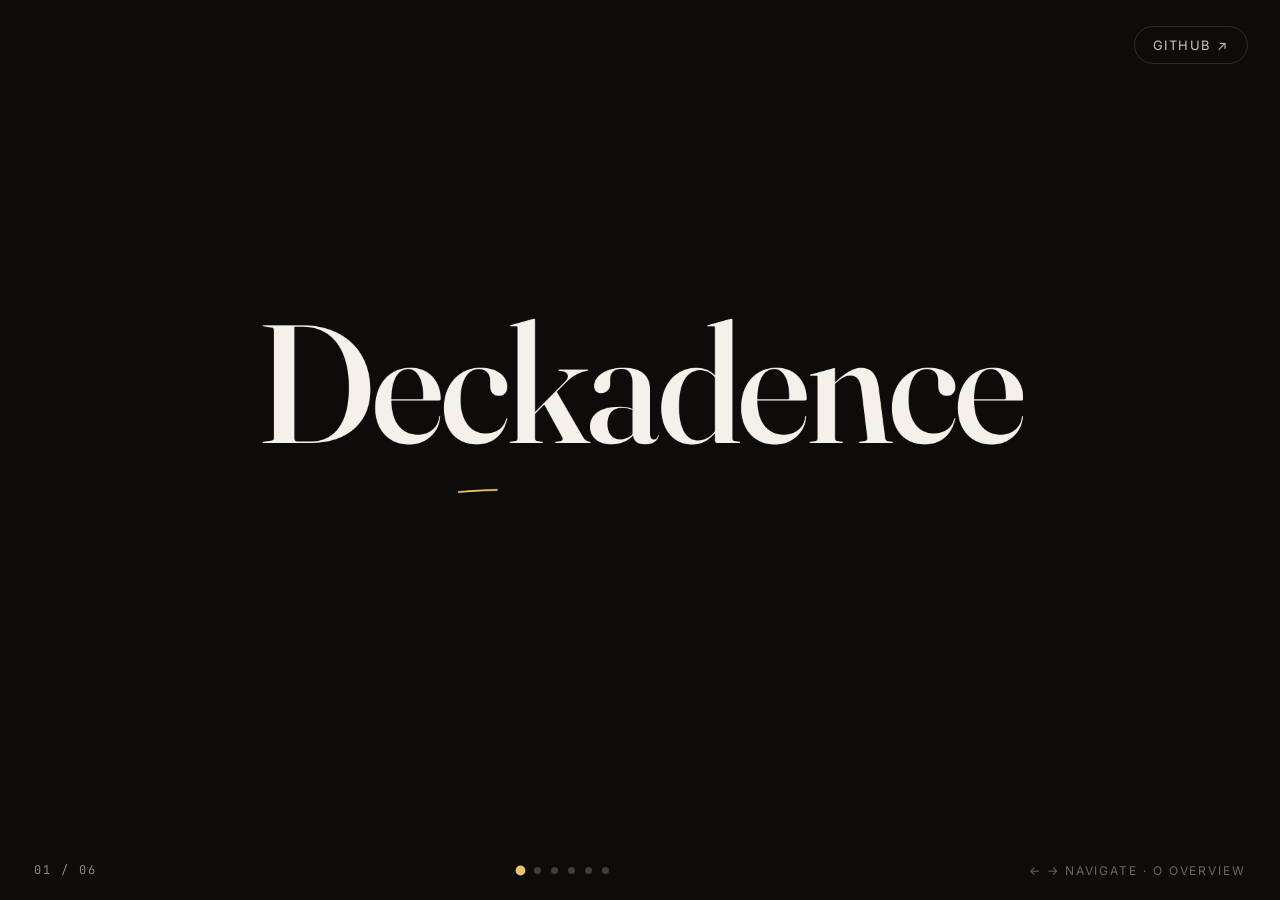
==== docs/index.html @ 73bcd40c "Deckadence v1 - a Claude Code skill for indulgently animated HTML decks Camera-over-a-world engine, " ====
<!DOCTYPE html>
<html lang="en">
<head>
<meta charset="UTF-8">
<meta name="viewport" content="width=device-width, initial-scale=1.0">
<title>Deckadence — indulgently animated HTML presentations</title>
<meta name="description" content="A Claude skill for building cinematic, single-file HTML presentations: a camera over a world, choreographed reveals, self-drawing SVG. No framework, no build step.">
<link rel="preconnect" href="https://fonts.googleapis.com">
<link rel="preconnect" href="https://fonts.gstatic.com" crossorigin>
<link href="https://fonts.googleapis.com/css2?family=Fraunces:ital,opsz,wght@0,9..144,300..700;1,9..144,300..700&family=Inter:wght@400..700&family=JetBrains+Mono:wght@400;700&display=swap" rel="stylesheet">
<style>
  /* ============================================================
     DECKADENCE landing — itself a Deckadence deck.
     Direction: Midnight Luxe (near-black velvet, ivory Fraunces,
     one gold accent). The landing IS the demo.
     ============================================================ */
  :root {
    --bg:       #0D0C0B;
    --ink:      #F4F1EA;
    --ink-soft: #C9C4B8;
    --muted:    #6E695F;
    --accent:   #E8C46B;
    --line:     rgba(244,241,234,.14);
    --font-display: "Fraunces", serif;
    --font-body: "Inter", sans-serif;
    --font-mono: "JetBrains Mono", monospace;
    --ease-expo: cubic-bezier(.82,0,.18,1);
  }
  * { box-sizing: border-box; margin: 0; padding: 0; }
  html, body { height: 100%; overflow: hidden; background: var(--bg); color: var(--ink); }
  body { font-family: var(--font-body); -webkit-font-smoothing: antialiased; }

  #viewport { position: fixed; inset: 0; overflow: hidden; background: var(--bg); transition: background-color .55s var(--ease-expo); }
  body.light-hud, body.light-hud #viewport { background: var(--ink); }   /* letterbox follows tone */
  #world { position: absolute; top: 0; left: 0; transform-origin: 0 0; will-change: transform; }

  .station {
    position: absolute; width: 1920px; height: 1080px;
    display: flex; flex-direction: column; justify-content: center; align-items: center;
    text-align: center; padding: 110px 130px;
  }
  .station.invert { background: var(--ink); color: var(--bg); }
  /* gold reads rich on black but washes out on ivory — darken it on inverted stations */
  .station.invert .eyebrow, .station.invert .display em { color: #9A7B24; }

  .eyebrow { font-weight: 600; text-transform: uppercase; letter-spacing: .38em; font-size: 15px; color: var(--accent); }
  .display {
    font-family: var(--font-display); font-weight: 500;
    line-height: .98; letter-spacing: -.02em; font-size: 170px;
    font-variation-settings: "opsz" 144;
  }
  .display em { font-style: italic; font-weight: 400; color: var(--accent); }
  .display.mega { font-size: 252px; line-height: .9; }
  .display.md { font-size: 130px; }
  .lead { font-size: 30px; line-height: 1.45; color: var(--ink-soft); max-width: 1060px; font-weight: 400; }
  .station.invert .lead { color: #4A453C; }
  .clip { overflow: hidden; display: block; }
  .lineInner { display: block; will-change: transform; }

  /* HUD */
  #hud {
    position: fixed; left: 0; right: 0; bottom: 0; z-index: 50;
    display: flex; align-items: center; justify-content: space-between;
    padding: 22px 34px; pointer-events: none;
    font-size: 12px; letter-spacing: .16em; color: var(--ink); transition: color .55s ease;
  }
  body.light-hud #hud { color: var(--bg); }
  #hud .counter { font-variant-numeric: tabular-nums; opacity: .55; font-family: var(--font-mono); }
  #hud .hint { text-transform: uppercase; opacity: .4; }
  #rail { display: flex; gap: 10px; pointer-events: auto; }
  #rail .dot { width: 7px; height: 7px; border-radius: 50%; background: currentColor; opacity: .22; cursor: pointer; transition: opacity .3s, transform .3s; }
  #rail .dot:hover { opacity: .6; }
  #rail .dot.active { opacity: 1; transform: scale(1.4); background: var(--accent); }
  #railtip { position: fixed; bottom: 52px; transform: translateX(-50%); z-index: 51; background: var(--ink); color: var(--bg); font-size: 12px; letter-spacing: .06em; padding: 6px 12px; border-radius: 4px; opacity: 0; pointer-events: none; transition: opacity .25s; }
  #railtip.show { opacity: 1; }
  .gh-corner { position: fixed; top: 26px; right: 32px; z-index: 50; font-size: 13px; letter-spacing: .12em; text-transform: uppercase; color: var(--ink-soft); text-decoration: none; border: 1px solid var(--line); padding: 10px 18px; border-radius: 999px; transition: color .3s, border-color .3s; }
  .gh-corner:hover { color: var(--accent); border-color: var(--accent); }
  body.light-hud .gh-corner { color: #4A453C; border-color: rgba(0,0,0,.2); }

  /* S1 hero */
  #s1 .eyebrow { margin-bottom: 56px; }
  #s1 .flourish { margin-top: 38px; }
  #s1 .tagline { margin-top: 44px; }
  #s1 .keyhint { margin-top: 70px; font-size: 15px; letter-spacing: .22em; text-transform: uppercase; color: var(--muted); }
  #s1 .keyhint b { color: var(--accent); font-weight: 600; }

  /* S3 graph */
  #s3 .display { margin-bottom: 20px; }
  #s3 .graph { margin-top: 50px; }
  #s3 .node rect { fill: rgba(244,241,234,.03); stroke: var(--ink); stroke-width: 2; }
  #s3 .node text { fill: var(--ink); font-family: var(--font-mono); font-size: 20px; letter-spacing: .08em; text-anchor: middle; }
  #s3 .node .sub { fill: var(--muted); font-size: 13px; letter-spacing: .14em; }
  #s3 .wire { fill: none; stroke: var(--accent); stroke-width: 2; stroke-linecap: round; }
  #s3 .pulse { fill: var(--accent); opacity: 0; }

  /* S4 directions (inverted) */
  #s4 .display { margin-bottom: 18px; }
  #s4 .dirs { margin-top: 54px; display: flex; flex-direction: column; gap: 22px; width: 1340px; }
  #s4 .dir { display: flex; align-items: center; gap: 30px; padding: 16px 28px; border: 1px solid rgba(0,0,0,.16); }
  #s4 .dir .name { width: 360px; text-align: left; font-weight: 600; font-size: 24px; letter-spacing: .01em; }
  #s4 .dir .who { flex: 1; text-align: left; font-size: 16px; color: #8A8478; letter-spacing: .03em; }
  #s4 .dir .sw { display: flex; gap: 8px; }
  #s4 .dir .sw i { width: 34px; height: 34px; border-radius: 50%; display: block; border: 1px solid rgba(0,0,0,.12); }

  /* S5 install (terminal) */
  #s5 .display { margin-bottom: 56px; }
  #s5 .term {
    width: 1320px; text-align: left; background: #131210; border: 1px solid var(--line);
    border-radius: 14px; box-shadow: 0 60px 120px -50px rgba(0,0,0,.9); overflow: hidden;
  }
  #s5 .term .bar { display: flex; gap: 8px; padding: 16px 20px; border-bottom: 1px solid var(--line); }
  #s5 .term .bar i { width: 12px; height: 12px; border-radius: 50%; background: var(--muted); opacity: .5; }
  #s5 .term .bar i:first-child { background: var(--accent); opacity: 1; }
  #s5 .term pre { padding: 34px 38px 42px; font-family: var(--font-mono); font-size: 23px; line-height: 1.9; color: var(--ink-soft); white-space: pre-wrap; }
  #s5 .term .p { color: var(--accent); }
  #s5 .term .c { color: var(--muted); }
  #s5 .term .caret { display: inline-block; width: 12px; height: 26px; background: var(--accent); vertical-align: -4px; animation: blink 1.05s steps(1) infinite; }
  @keyframes blink { 50% { opacity: 0; } }
  #s5 .after { margin-top: 40px; font-size: 21px; color: var(--ink-soft); }
  #s5 .after em { color: var(--accent); font-style: italic; font-family: var(--font-display); font-size: 24px; }

  /* S6 finale */
  #s6 .heart { margin: 46px 0 10px; }
  #s6 .heart path { fill: none; stroke: var(--accent); stroke-width: 3; stroke-linecap: round; stroke-linejoin: round; }
  #s6 .credits { margin-top: 46px; font-size: 18px; letter-spacing: .04em; color: var(--muted); line-height: 2; }
  #s6 .credits a { color: var(--ink-soft); text-decoration: none; border-bottom: 1px solid var(--line); }
  #s6 .credits a:hover { color: var(--accent); border-color: var(--accent); }
</style>
</head>
<body>

<a class="gh-corner" href="https://github.com/tomacco/deckadence" target="_blank" rel="noopener">GitHub ↗</a>

<div id="viewport">
  <div id="world">

    <section class="station" id="s1" data-name="Deckadence" data-x="0" data-y="0">
      <div class="eyebrow" data-fade>A skill for Claude · free, forever</div>
      <h1 class="display mega" data-split="lines">Deckadence</h1>
      <svg class="flourish" width="560" height="26" viewBox="0 0 560 26" aria-hidden="true">
        <path class="fl" d="M 8 16 C 120 6, 240 22, 332 13 C 410 6, 488 15, 552 11"
              fill="none" stroke="var(--accent)" stroke-width="2.6" stroke-linecap="round"/>
      </svg>
      <p class="lead tagline" data-fade>Indulgently animated HTML presentations.<br>One file. No framework. A camera over a world.</p>
      <div class="keyhint" data-fade>press <b>→</b> &nbsp;·&nbsp; this page is the deck</div>
    </section>

    <section class="station" id="s2" data-name="The idea" data-x="2300" data-y="0">
      <div class="eyebrow" data-fade>The idea</div>
      <h2 class="display" data-split="lines">No slides.<br><em>A world.</em></h2>
      <p class="lead" data-fade style="margin-top:42px">Your stations live at real coordinates on an infinite plane.<br>A virtual camera glides, dives and pulls back between them —<br>press <b>O</b> right now to see where you are.</p>
    </section>

    <section class="station" id="s3" data-name="Self-drawing SVG" data-x="2300" data-y="1450" data-scene="graph">
      <div class="eyebrow">Choreography</div>
      <h2 class="display md" data-split="lines">Diagrams <em>draw themselves</em></h2>
      <svg class="graph" width="1480" height="360" viewBox="0 0 1480 360">
        <g class="node"><rect x="30" y="130" width="330" height="104" rx="12"/><text x="195" y="175">YOUR STORY</text><text class="sub" x="195" y="205">BEATS · CLAIMS · DEMOS</text></g>
        <g class="node"><rect x="575" y="130" width="330" height="104" rx="12"/><text x="740" y="175">THE ENGINE</text><text class="sub" x="740" y="205">CAMERA · SCENES · SVG</text></g>
        <g class="node"><rect x="1120" y="130" width="330" height="104" rx="12"/><text x="1285" y="175">A REAL SHOW</text><text class="sub" x="1285" y="205">NOT A SLIDESHOW</text></g>
        <path class="wire" d="M 360 182 C 470 182, 465 182, 575 182"/>
        <path class="wire" d="M 905 182 C 1015 182, 1010 182, 1120 182"/>
        <circle class="pulse" r="7" cx="360" cy="182"/>
        <circle class="pulse" r="7" cx="905" cy="182"/>
      </svg>
    </section>

    <section class="station invert" id="s4" data-name="Any look" data-x="4600" data-y="1450" data-scene="skins">
      <div class="eyebrow">Brand-agnostic</div>
      <h2 class="display md" data-split="lines">One engine. <em>Any look.</em></h2>
      <div class="dirs">
        <div class="dir" data-pal="#EFEDEA,#000000,#7c3aed,#191919,#9CA3AF"><span class="name">Brutalist Grotesk</span><span class="who">manifestos · tech talks</span><span class="sw"><i></i><i></i><i></i><i></i><i></i></span></div>
        <div class="dir" data-pal="#F7F3EC,#1A1714,#B0402A,#3D3833,#A39B8F"><span class="name">Editorial Serif</span><span class="who">storytelling · strategy</span><span class="sw"><i></i><i></i><i></i><i></i><i></i></span></div>
        <div class="dir" data-pal="#0C0E0C,#D8E3D6,#4ADE80,#A9B8A6,#5C6B5A"><span class="name">Terminal</span><span class="who">security · infra · dev tools</span><span class="sw"><i></i><i></i><i></i><i></i><i></i></span></div>
        <div class="dir" data-pal="#FFFFFF,#111111,#E10600,#333333,#999999"><span class="name">Swiss</span><span class="who">data · the quarterly truth</span><span class="sw"><i></i><i></i><i></i><i></i><i></i></span></div>
        <div class="dir" data-pal="#FFF7EE,#27224F,#FF5D8F,#FFB13D,#3DDC97"><span class="name">Playful Pop</span><span class="who">meetups · workshops</span><span class="sw"><i></i><i></i><i></i><i></i><i></i></span></div>
        <div class="dir" data-pal="#0D0C0B,#F4F1EA,#E8C46B,#C9C4B8,#6E695F"><span class="name">Midnight Luxe</span><span class="who">launches · this very page</span><span class="sw"><i></i><i></i><i></i><i></i><i></i></span></div>
      </div>
    </section>

    <section class="station" id="s5" data-name="Get it" data-x="6900" data-y="1450" data-scene="install">
      <h2 class="display md" data-split="lines">Yours <em>in one line</em></h2>
      <div class="term" data-fade>
        <div class="bar"><i></i><i></i><i></i></div>
        <pre><span class="c"># install as a Claude Code skill</span>
<span class="p">$</span> <span id="typed"></span><span class="caret"></span></pre>
      </div>
      <p class="after" data-fade>then just ask: <em>“make me a deck about …”</em></p>
    </section>

    <section class="station" id="s6" data-name="Thanks" data-x="6900" data-y="2900" data-scene="finale">
      <div class="eyebrow">Go make something</div>
      <h2 class="display" data-split="lines"><em>Indecently</em> good.</h2>
      <svg class="heart" width="84" height="78" viewBox="0 0 84 78" aria-hidden="true">
        <path d="M 42 70 C 18 52, 4 38, 4 22 C 4 9, 14 4, 23 4 C 32 4, 39 10, 42 17 C 45 10, 52 4, 61 4 C 70 4, 80 9, 80 22 C 80 38, 66 52, 42 70 Z"/>
      </svg>
      <div class="credits">
        Born on stage at <a href="https://tomacco.github.io/rules-not-vibes/" target="_blank" rel="noopener">Rules, Not Vibes</a> — the Claude event, June 10, 2026.<br>
        A gift from <a href="https://github.com/tomacco" target="_blank" rel="noopener">Ivan “Tomacco”</a> &amp; Claude · MIT licensed ·
        <a href="https://github.com/tomacco/deckadence" target="_blank" rel="noopener">github.com/tomacco/deckadence</a>
      </div>
    </section>

  </div>
</div>

<div id="hud">
  <div class="counter"><span id="idx">01</span> / <span id="total">06</span></div>
  <div id="rail"></div>
  <div class="hint">← → navigate · O overview</div>
</div>

<script src="vendor/anime.umd.min.js"></script>
<script>
(function () {
  const { animate, utils } = anime;
  // function form — the string 'cubicBezier(...)' was removed in anime v4 (falls back to linear)
  const EASE = anime.cubicBezier ? anime.cubicBezier(.82, 0, .18, 1) : 'inOutQuart';
  const reduceMotion = matchMedia('(prefers-reduced-motion: reduce)').matches;
  const MOTION = reduceMotion ? 0.6 : 1;   // motion is content: scale, never cut

  const nodes = Array.from(document.querySelectorAll('.station'));
  const stations = nodes.map(el => {
    const x = +el.dataset.x, y = +el.dataset.y, zoom = +el.dataset.zoom || 1;
    el.style.transform = `translate(${x}px, ${y}px)`;
    return { el, x, y, w: el.offsetWidth, h: el.offsetHeight, zoom,
             cx: x + el.offsetWidth / 2, cy: y + el.offsetHeight / 2, name: el.dataset.name };
  });
  const world = document.getElementById('world');
  const cam = { x: stations[0].cx, y: stations[0].cy, zoom: 1 };
  let cur = 0, busy = false, overview = false;

  const vw = () => window.innerWidth, vh = () => window.innerHeight;
  function render() {
    world.style.transform = `translate(${vw()/2 - cam.x*cam.zoom}px, ${vh()/2 - cam.y*cam.zoom}px) scale(${cam.zoom})`;
  }
  const fitZoom = s => Math.min(vw()/s.w, vh()/s.h) * s.zoom;

  /* HUD */
  const rail = document.getElementById('rail');
  const railtip = document.createElement('div'); railtip.id = 'railtip'; document.body.appendChild(railtip);
  stations.forEach((s, i) => {
    const d = document.createElement('div'); d.className = 'dot' + (i ? '' : ' active');
    d.addEventListener('click', () => { if (!busy && i !== cur) goto(i); });
    d.addEventListener('mouseenter', () => {
      const r = d.getBoundingClientRect();
      railtip.textContent = String(i+1).padStart(2,'0') + ' · ' + s.name;
      railtip.style.left = (r.left + r.width/2) + 'px'; railtip.classList.add('show');
    });
    d.addEventListener('mouseleave', () => railtip.classList.remove('show'));
    rail.appendChild(d);
  });
  const dots = Array.from(rail.children);
  document.getElementById('total').textContent = String(stations.length).padStart(2,'0');
  function setHud(i) {
    document.getElementById('idx').textContent = String(i+1).padStart(2,'0');
    dots.forEach((d,k) => d.classList.toggle('active', k===i));
    document.body.classList.toggle('light-hud', stations[i].el.classList.contains('invert'));
  }

  /* camera */
  function flyTo(t, dur = 1150) {
    busy = true;
    animate(cam, { x: t.x, y: t.y, zoom: t.zoom, duration: dur*MOTION, ease: EASE,
      onUpdate: render, onComplete: () => { busy = false; } });
  }
  function overviewCam() {
    const pad = 220;
    const minX = Math.min(...stations.map(s=>s.x))-pad, maxX = Math.max(...stations.map(s=>s.x+s.w))+pad;
    const minY = Math.min(...stations.map(s=>s.y))-pad, maxY = Math.max(...stations.map(s=>s.y+s.h))+pad;
    return { x:(minX+maxX)/2, y:(minY+maxY)/2, zoom: Math.min(vw()/(maxX-minX), vh()/(maxY-minY)) };
  }
  function toOverview() {
    overview = true; busy = true;
    const c = overviewCam();
    animate(cam, { x:c.x, y:c.y, zoom:c.zoom, duration:1300*MOTION, ease:EASE, onUpdate:render, onComplete:()=>busy=false });
  }

  /* scenes */
  const sceneRegistry = {};
  function goto(i) {
    if (i < 0 || i >= stations.length) return;
    const prev = cur; cur = i; overview = false;
    setHud(i);
    Object.values(sceneRegistry).forEach(sc => sc.stop());
    const s = stations[i], isNew = i !== prev;
    flyTo({ x: s.cx, y: s.cy, zoom: fitZoom(s) });
    const sc = s.el.dataset.scene;
    // run on arrival AND same-station goto (Esc/↓ = replay) — never leave a stopped scene frozen
    if (sc && sceneRegistry[sc]) sceneRegistry[sc].run(s.el);
    else playIntro(s, true);
  }

  /* generic intro */
  function splitLines(el) {
    if (el.dataset.done) return;
    el.innerHTML = el.innerHTML.split(/<br\s*\/?>/i)
      .map(h => `<span class="clip"><span class="lineInner">${h}</span></span>`).join('');
    el.dataset.done = '1';
  }
  function fitHeading(el) {
    if (el.dataset.fit) return; el.dataset.fit = '1';
    const lines = [...el.querySelectorAll('.lineInner')];
    if (!lines.length) return;
    const wraps = l => { const lh = parseFloat(getComputedStyle(l).lineHeight) || parseFloat(getComputedStyle(l).fontSize)*1.2; return l.offsetHeight > lh*1.3; };
    let g = 0;
    while (lines.some(wraps) && g++ < 26)
      el.style.fontSize = (parseFloat(getComputedStyle(el).fontSize)*0.94).toFixed(1)+'px';
  }
  const releaseClips = el => el.querySelectorAll('.clip').forEach(c => { c.style.overflow = 'visible'; });
  function prepIntro(el) {
    el.querySelectorAll('.clip').forEach(c => { c.style.overflow = 'hidden'; });  // re-mask for replays
    el.querySelectorAll('[data-split="lines"]').forEach(splitLines);
    el.querySelectorAll('[data-split="lines"]').forEach(fitHeading);
  }
  function playIntro(s, isNew) {
    if (!isNew) return;
    const el = s.el;
    prepIntro(el);
    const lines = el.querySelectorAll('.lineInner');
    const fades = Array.from(el.querySelectorAll('[data-fade]'));
    if (lines.length) utils.set(lines, { translateY: '100%' });
    if (fades.length) utils.set(fades, { opacity: 0, translateY: 22 });
    if (lines.length) animate(lines, { translateY:['100%','0%'], duration:1150*MOTION, delay:anime.stagger(150*MOTION), ease:EASE, onComplete:()=>releaseClips(el) });
    else releaseClips(el);
    if (fades.length) animate(fades, { opacity:[0,1], translateY:[22,0], duration:900*MOTION, delay:anime.stagger(110*MOTION,{start:(lines.length?440:90)*MOTION}), ease:'out(2)' });
  }

  /* scene helpers */
  const wait = (scene, ms) => new Promise(res => scene.timers.push(setTimeout(res, ms*MOTION)));
  function newScene(holder) { holder.stop(); return { cancelled:false, timers:[], anims:[] }; }
  function killScene(sc) {
    if (!sc) return;
    sc.cancelled = true; sc.timers.forEach(clearTimeout);
    sc.anims.forEach(a => { try { a.pause(); } catch(e){} });
  }
  function sA(scene, t, p) { const a = animate(t, p); scene.anims.push(a); return a; }
  function hidePaths(paths) { paths.forEach(p => { const L = p.getTotalLength(); p.style.strokeDasharray = L; p.style.strokeDashoffset = L; }); }
  function drawPaths(scene, paths, dur, base=0, step=0) {
    paths.forEach((p, i) => {
      const L = p.getTotalLength(), o = { v: L };
      p.style.strokeDasharray = L; p.style.strokeDashoffset = L;
      sA(scene, o, { v:[L,0], duration:dur*MOTION, delay:(base+i*step)*MOTION, ease:'inOutQuad',
        onUpdate: () => { p.style.strokeDashoffset = o.v; } });
    });
  }
  function pulseAlong(scene, dot, path, dur, delay=0) {
    const L = path.getTotalLength();
    scene.timers.push(setTimeout(() => {
      if (scene.cancelled) return;
      utils.set(dot, { opacity: 1 });
      const prog = { t: 0 };
      sA(scene, prog, { t:[0,1], duration:dur*MOTION, ease:'inOutQuad',
        onUpdate: () => { const pt = path.getPointAtLength(L*prog.t); dot.setAttribute('cx', pt.x); dot.setAttribute('cy', pt.y); },
        onComplete: () => { dot.style.opacity = 0; } });
    }, delay*MOTION));
  }

  /* S1 hero: lines rise, flourish draws, fades follow — runs at boot */
  let heroScene = null;
  sceneRegistry.hero = {
    stop() { killScene(heroScene); heroScene = null; },
    run(el) {
      const scene = newScene(sceneRegistry.hero); heroScene = scene;
      prepIntro(el);
      const lines = el.querySelectorAll('.lineInner');
      const fades = [...el.querySelectorAll('[data-fade]')];
      const fl = el.querySelector('.flourish path');
      utils.set(lines, { translateY: '100%' });
      utils.set(fades, { opacity: 0, translateY: 18 });
      hidePaths([fl]);
      (async () => {
        sA(scene, lines, { translateY:['100%','0%'], duration:1250*MOTION, ease:EASE, onComplete:()=>releaseClips(el) });
        await wait(scene, 850); if (scene.cancelled) return;
        drawPaths(scene, [fl], 900);
        await wait(scene, 500); if (scene.cancelled) return;
        sA(scene, fades, { opacity:[0,1], translateY:[18,0], duration:900*MOTION, delay:anime.stagger(140*MOTION), ease:'out(2)' });
      })();
    }
  };

  /* S3: node graph builds in narrative order */
  let graphScene = null;
  sceneRegistry.graph = {
    stop() { killScene(graphScene); graphScene = null; },
    run(el) {
      const scene = newScene(sceneRegistry.graph); graphScene = scene;
      prepIntro(el);
      const lines = el.querySelectorAll('.lineInner');
      const eyebrow = el.querySelector('.eyebrow');
      const gnodes = [...el.querySelectorAll('.node')];
      const wires = [...el.querySelectorAll('.wire')];
      const pulses = [...el.querySelectorAll('.pulse')];
      utils.set(lines, { translateY: '100%' });
      utils.set(eyebrow, { opacity: 0 });
      gnodes.forEach(n => utils.set(n, { opacity: 0 }));
      hidePaths(wires); utils.set(pulses, { opacity: 0 });
      (async () => {
        sA(scene, eyebrow, { opacity:[0,1], duration:500*MOTION });
        sA(scene, lines, { translateY:['100%','0%'], duration:1050*MOTION, ease:EASE, onComplete:()=>releaseClips(el) });
        await wait(scene, 950); if (scene.cancelled) return;
        sA(scene, gnodes[0], { opacity:[0,1], duration:520*MOTION, ease:'out(3)' });
        await wait(scene, 480); if (scene.cancelled) return;
        drawPaths(scene, [wires[0]], 650);
        await wait(scene, 600); if (scene.cancelled) return;
        pulseAlong(scene, pulses[0], wires[0], 600);
        sA(scene, gnodes[1], { opacity:[0,1], duration:520*MOTION, delay:380*MOTION, ease:'out(3)' });
        await wait(scene, 1000); if (scene.cancelled) return;
        drawPaths(scene, [wires[1]], 650);
        await wait(scene, 600); if (scene.cancelled) return;
        pulseAlong(scene, pulses[1], wires[1], 600);
        sA(scene, gnodes[2], { opacity:[0,1], duration:620*MOTION, delay:380*MOTION, ease:'out(3)' });
      })();
    }
  };

  /* S4: direction rows stagger in; each row's swatches fill as a COHESIVE set */
  let skinScene = null;
  sceneRegistry.skins = {
    stop() { killScene(skinScene); skinScene = null; },
    run(el) {
      const scene = newScene(sceneRegistry.skins); skinScene = scene;
      prepIntro(el);
      const lines = el.querySelectorAll('.lineInner');
      const eyebrow = el.querySelector('.eyebrow');
      const rows = [...el.querySelectorAll('.dir')];
      utils.set(lines, { translateY: '100%' });
      utils.set(eyebrow, { opacity: 0 });
      rows.forEach(r => {
        utils.set(r, { opacity: 0, translateY: 26 });
        r.querySelectorAll('.sw i').forEach(i => { i.style.background = 'rgba(0,0,0,.07)'; i.style.transform = 'scale(.6)'; });
      });
      (async () => {
        sA(scene, eyebrow, { opacity:[0,1], duration:500*MOTION });
        sA(scene, lines, { translateY:['100%','0%'], duration:1050*MOTION, ease:EASE, onComplete:()=>releaseClips(el) });
        await wait(scene, 800); if (scene.cancelled) return;
        for (const r of rows) {
          sA(scene, r, { opacity:[0,1], translateY:[26,0], duration:520*MOTION, ease:'out(3)' });
          const pal = r.dataset.pal.split(',');
          const sws = [...r.querySelectorAll('.sw i')];
          sws.forEach((sw, i) => { sw.style.background = pal[i]; });   // whole row = one cohesive set
          sA(scene, sws, { scale:[.6,1], duration:480*MOTION, delay:anime.stagger(55*MOTION, {start:180*MOTION}), ease:'out(3)' });
          await wait(scene, 240); if (scene.cancelled) return;
        }
      })();
    }
  };

  /* S5: terminal typewriter */
  const CMD = 'git clone https://github.com/tomacco/deckadence ~/.claude/skills/deckadence';
  let instScene = null;
  sceneRegistry.install = {
    stop() { killScene(instScene); instScene = null; },
    run(el) {
      const scene = newScene(sceneRegistry.install); instScene = scene;
      prepIntro(el);
      const lines = el.querySelectorAll('.lineInner');
      const fades = [...el.querySelectorAll('[data-fade]')];
      const typed = el.querySelector('#typed');
      typed.textContent = '';
      utils.set(lines, { translateY: '100%' });
      utils.set(fades, { opacity: 0, translateY: 22 });
      (async () => {
        sA(scene, lines, { translateY:['100%','0%'], duration:1050*MOTION, ease:EASE, onComplete:()=>releaseClips(el) });
        await wait(scene, 600); if (scene.cancelled) return;
        sA(scene, fades[0], { opacity:[0,1], translateY:[22,0], duration:700*MOTION, ease:'out(2)' });
        await wait(scene, 650); if (scene.cancelled) return;
        for (let i = 0; i <= CMD.length; i++) {
          if (scene.cancelled) return;
          typed.textContent = CMD.slice(0, i);
          await wait(scene, 18 + (CMD[i-1] === ' ' ? 40 : 0));
        }
        await wait(scene, 400); if (scene.cancelled) return;
        if (fades[1]) sA(scene, fades[1], { opacity:[0,1], translateY:[22,0], duration:700*MOTION, ease:'out(2)' });
      })();
    }
  };

  /* S6 finale: lines rise → heart draws → heart beats */
  let finScene = null;
  sceneRegistry.finale = {
    stop() { killScene(finScene); finScene = null; },
    run(el) {
      const scene = newScene(sceneRegistry.finale); finScene = scene;
      prepIntro(el);
      const lines = el.querySelectorAll('.lineInner');
      const eyebrow = el.querySelector('.eyebrow');
      const heart = el.querySelector('.heart'), hpath = el.querySelector('.heart path');
      const credits = el.querySelector('.credits');
      utils.set(lines, { translateY: '100%' });
      utils.set(eyebrow, { opacity: 0 });
      utils.set(heart, { opacity: 0, scale: .85 });
      utils.set(credits, { opacity: 0, translateY: 18 });
      hidePaths([hpath]);
      (async () => {
        sA(scene, eyebrow, { opacity:[0,1], duration:500*MOTION });
        sA(scene, lines, { translateY:['100%','0%'], duration:1150*MOTION, ease:EASE, onComplete:()=>releaseClips(el) });
        await wait(scene, 1000); if (scene.cancelled) return;
        utils.set(heart, { opacity: 1 });
        drawPaths(scene, [hpath], 900);
        await wait(scene, 950); if (scene.cancelled) return;
        sA(scene, heart, { keyframes:[{scale:1.16},{scale:1},{scale:1.1},{scale:1}], duration:1150*MOTION, ease:'inOutSine' });
        sA(scene, credits, { opacity:[0,1], translateY:[18,0], duration:800*MOTION, delay:300*MOTION, ease:'out(2)' });
      })();
    }
  };

  /* input */
  const next = () => { if (!busy && cur < stations.length - 1) goto(cur + 1); };
  const prev = () => { if (!busy && cur > 0) goto(cur - 1); };
  window.addEventListener('keydown', e => {
    if (e.key === 'ArrowRight' || e.key === ' ' || e.key === 'PageDown') { e.preventDefault(); next(); }
    else if (e.key === 'ArrowLeft' || e.key === 'PageUp') { e.preventDefault(); prev(); }
    else if (e.key === 'o' || e.key === 'O' || e.key === 'ArrowUp') { e.preventDefault(); if (!busy) toOverview(); }
    else if (e.key === 'ArrowDown' || e.key === 'Escape') { e.preventDefault(); if (!busy) goto(cur); }
  });
  stations.forEach((s, i) => s.el.addEventListener('click', () => { if (overview && !busy) goto(i); }));
  let wheelLock = 0;
  window.addEventListener('wheel', e => {
    const now = Date.now();
    if (Math.abs(e.deltaY) < 24) return;
    if (now - wheelLock < 1300) { wheelLock = now; return; }   // inertia tail keeps the lock alive
    wheelLock = now; e.deltaY > 0 ? next() : prev();
  }, { passive: true });
  window.addEventListener('resize', () => {
    stations.forEach(s => { s.w = s.el.offsetWidth; s.h = s.el.offsetHeight; s.cx = s.x + s.w/2; s.cy = s.y + s.h/2; });
    if (overview) toOverview();
    else { const s = stations[cur]; cam.x = s.cx; cam.y = s.cy; cam.zoom = fitZoom(s); render(); }
  });

  /* boot (#sN deep links) */
  const hashIdx = stations.findIndex(s => '#' + s.el.id === location.hash);
  const start = hashIdx >= 0 ? hashIdx : 0;
  cur = start;
  cam.x = stations[start].cx; cam.y = stations[start].cy; cam.zoom = fitZoom(stations[start]);
  render(); setHud(start);
  stations[0].el.dataset.scene = 'hero';
  // hide the start station pre-paint (no final-state flash) + wait for fonts
  stations[start].el.style.visibility = 'hidden';
  Promise.all([document.fonts.ready, new Promise(r => setTimeout(r, 280))]).then(() => {
    const st = stations[start];
    st.el.style.visibility = '';
    if (cur !== start) return;
    const sc = st.el.dataset.scene;
    if (sc && sceneRegistry[sc]) sceneRegistry[sc].run(st.el);
    else playIntro(st, true);
  });
})();
</script>
</body>
</html>
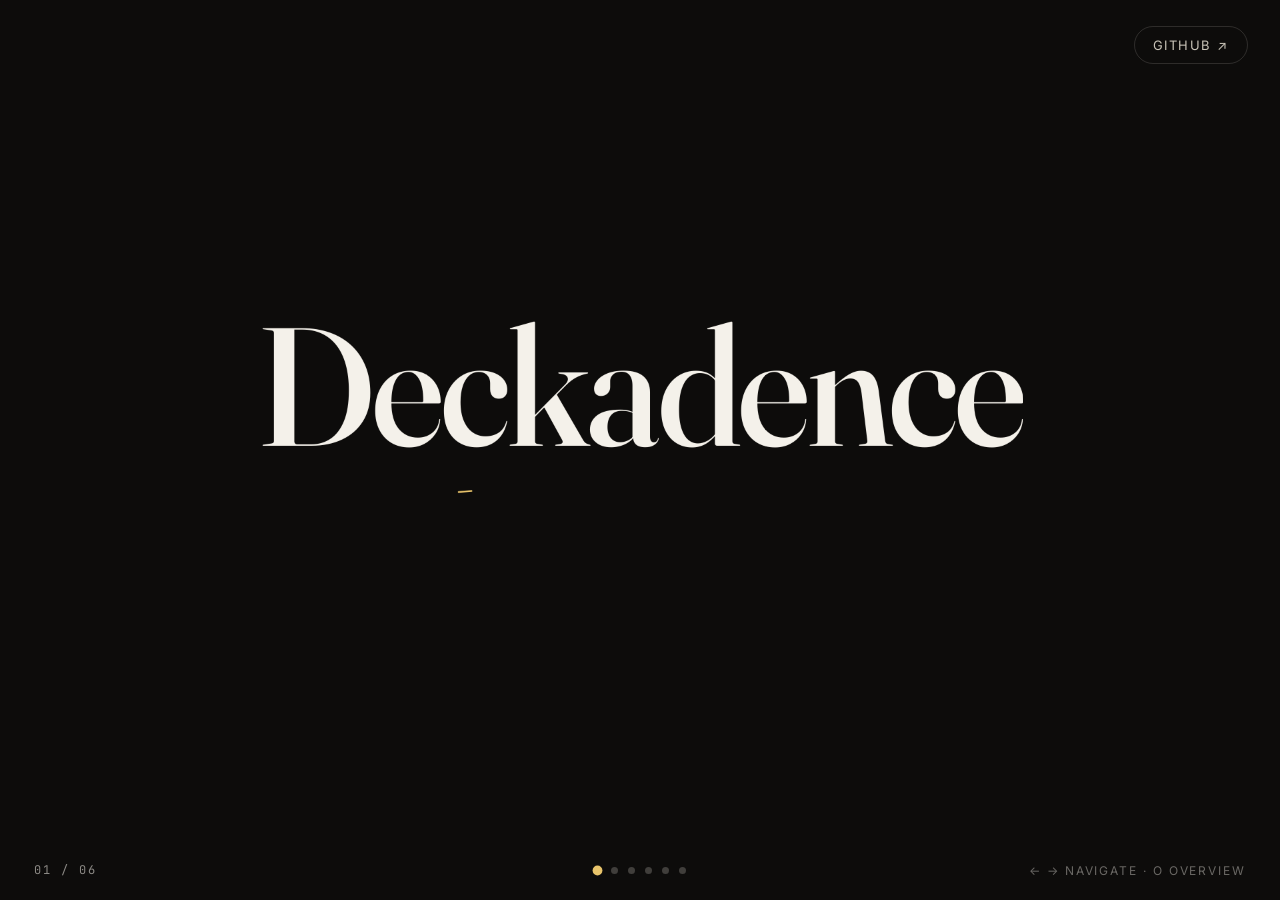
==== commit fdc4a4a6: "HUD: 3-column grid so rail dots stop drifting between slides #hud was a space-between flex row, so t" ====
--- a/docs/index.html
+++ b/docs/index.html
@@ -60,14 +60,14 @@
   /* HUD */
   #hud {
     position: fixed; left: 0; right: 0; bottom: 0; z-index: 50;
-    display: flex; align-items: center; justify-content: space-between;
+    display: grid; grid-template-columns: 1fr auto 1fr; align-items: center; column-gap: 28px;   /* equal sides = rail pinned to centre */
     padding: 22px 34px; pointer-events: none;
     font-size: 12px; letter-spacing: .16em; color: var(--ink); transition: color .55s ease;
   }
   body.light-hud #hud { color: var(--bg); }
-  #hud .counter { font-variant-numeric: tabular-nums; opacity: .55; font-family: var(--font-mono); }
-  #hud .hint { text-transform: uppercase; opacity: .4; }
-  #rail { display: flex; gap: 10px; pointer-events: auto; }
+  #hud .counter { justify-self: start; white-space: nowrap; font-variant-numeric: tabular-nums; opacity: .55; font-family: var(--font-mono); }
+  #hud .hint { justify-self: end; min-width: 0; max-width: 100%; text-align: right; overflow: hidden; white-space: nowrap; text-overflow: ellipsis; text-transform: uppercase; opacity: .4; }
+  #rail { justify-self: center; display: flex; gap: 10px; pointer-events: auto; }
   #rail .dot { width: 7px; height: 7px; border-radius: 50%; background: currentColor; opacity: .22; cursor: pointer; transition: opacity .3s, transform .3s; }
   #rail .dot:hover { opacity: .6; }
   #rail .dot.active { opacity: 1; transform: scale(1.4); background: var(--accent); }
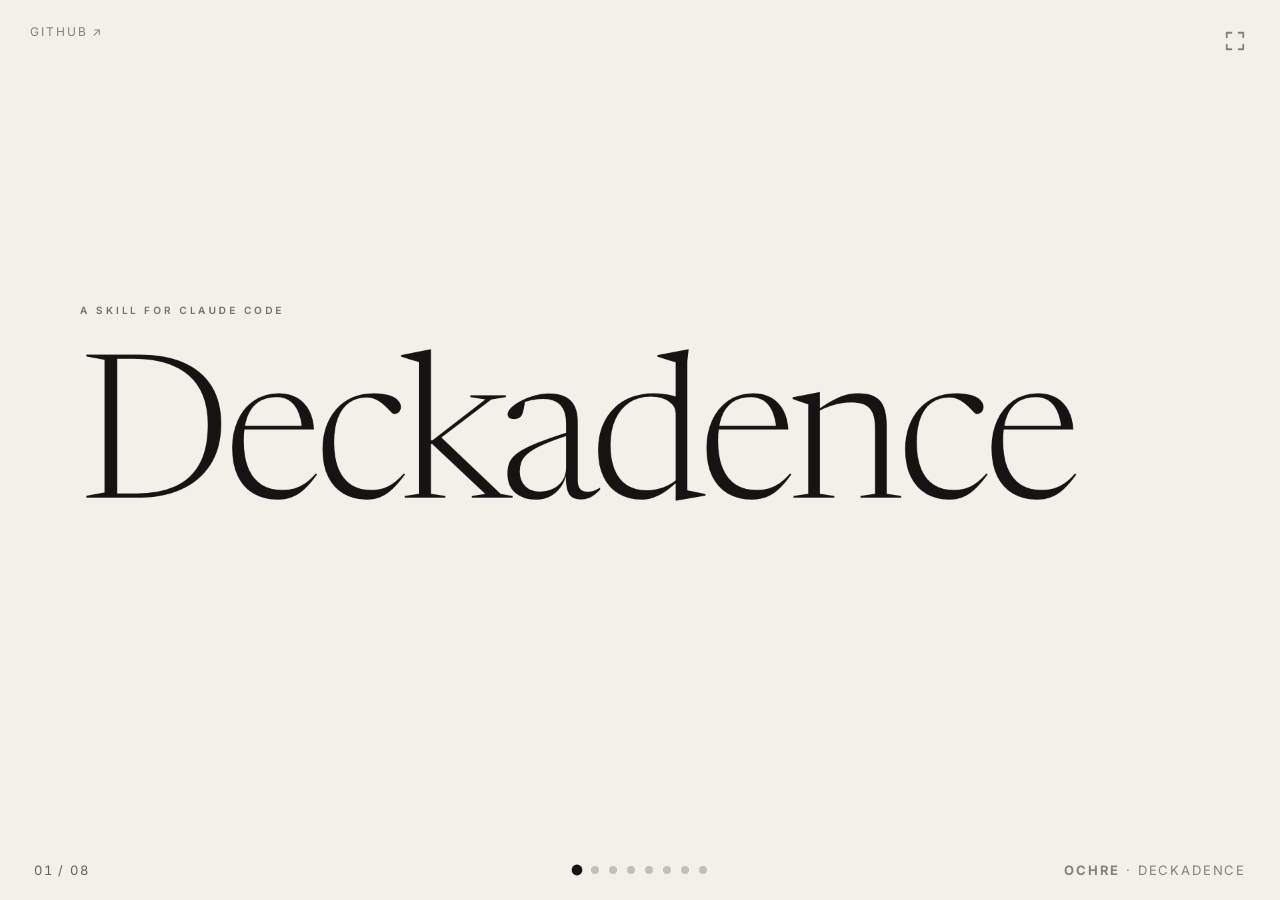
==== commit a8782350: "Rebrand: "The room goes quiet" — Gallery direction, new landing deck, docs Brand - Motto "The room g" ====
--- a/docs/index.html
+++ b/docs/index.html
@@ -2,130 +2,327 @@
 <html lang="en">
 <head>
 <meta charset="UTF-8">
-<meta name="viewport" content="width=device-width, initial-scale=1.0">
-<title>Deckadence — indulgently animated HTML presentations</title>
-<meta name="description" content="A Claude skill for building cinematic, single-file HTML presentations: a camera over a world, choreographed reveals, self-drawing SVG. No framework, no build step.">
+<meta name="viewport" content="width=device-width, initial-scale=1.0, viewport-fit=cover">
+<title>Deckadence · The room goes quiet</title>
+<meta name="description" content="A skill for Claude Code that builds presentations as one HTML file: a camera that walks from idea to idea, drawings that happen live, and nothing you have to install to open it.">
+<meta property="og:title" content="Deckadence">
+<meta property="og:description" content="The room goes quiet. Presentations as one HTML file, built by Claude.">
+<meta name="theme-color" content="#F3F0E9">
+<link rel="icon" href="favicon.svg" type="image/svg+xml">
+<!--
+  ============================================================
+  DECKADENCE LANDING: this page is itself a Deckadence deck, built from
+  template/starter.html (same engine, same chrome) in the Gallery direction
+  (references/design.md). Keep it in step with the template: when the engine
+  changes, rebuild this page from the new starter and re-run check.mjs.
+  anime.js is vendored at docs/vendor/ (pinned, no CDN on the live page).
+  ============================================================
+-->
+<!-- FONTS: swap this import together with the tokens below when changing design
+     direction. Self-host the woff2 files before show day (no-wifi rule), and when you do,
+     PRELOAD the display face as well:
+       <link rel="preload" as="font" type="font/woff2" crossorigin href="fonts/display.woff2">
+     The boot gate below waits on document.fonts.ready so every masked reveal runs at FINAL
+     font metrics; preloading is what keeps that gate from stalling the open. -->
 <link rel="preconnect" href="https://fonts.googleapis.com">
 <link rel="preconnect" href="https://fonts.gstatic.com" crossorigin>
-<link href="https://fonts.googleapis.com/css2?family=Fraunces:ital,opsz,wght@0,9..144,300..700;1,9..144,300..700&family=Inter:wght@400..700&family=JetBrains+Mono:wght@400;700&display=swap" rel="stylesheet">
+<link href="https://fonts.googleapis.com/css2?family=Newsreader:ital,opsz,wght@0,6..72,300..600;1,6..72,300..500&family=Inter:wght@400..700&family=JetBrains+Mono:wght@400;500&display=swap" rel="stylesheet">
 <style>
-  /* ============================================================
-     DECKADENCE landing — itself a Deckadence deck.
-     Direction: Midnight Luxe (near-black velvet, ivory Fraunces,
-     one gold accent). The landing IS the demo.
-     ============================================================ */
+  /* ==========================================================
+     DESIGN TOKENS — the only brand-aware block in the file.
+     See references/design.md for curated directions.
+     ========================================================== */
   :root {
-    --bg:       #0D0C0B;
-    --ink:      #F4F1EA;
-    --ink-soft: #C9C4B8;
-    --muted:    #6E695F;
-    --accent:   #E8C46B;
-    --line:     rgba(244,241,234,.14);
-    --font-display: "Fraunces", serif;
-    --font-body: "Inter", sans-serif;
-    --font-mono: "JetBrains Mono", monospace;
-    --ease-expo: cubic-bezier(.82,0,.18,1);
-  }
+    /* Direction: Gallery (references/design.md) — this landing is the reference build.
+       A white-cube room: warm wall, ink, museum wall labels, and ONE accent: the small red
+       dot a gallery puts beside a piece that has found its owner. */
+    --bg:        #F3F0E9;   /* the wall — warm, never pure white */
+    --ink:       #151412;
+    --ink-soft:  #3B3833;
+    --muted:     #8E887D;
+    --accent:    #C8102E;   /* the red dot. Nothing else is red. */
+    --line:      rgba(21,20,18,.16);
+
+    --font-display: "Newsreader", Georgia, serif;
+    --font-body:    "Inter", system-ui, sans-serif;
+    --font-mono:    "JetBrains Mono", ui-monospace, monospace;
+    --display-transform: none;
+    --display-weight: 300;
+    --display-tracking: -0.025em;
+
+    --ease-expo: cubic-bezier(.82,0,.18,1);  /* the weighty signature ease */
+  }
+
   * { box-sizing: border-box; margin: 0; padding: 0; }
-  html, body { height: 100%; overflow: hidden; background: var(--bg); color: var(--ink); }
+  html, body { height: 100%; overflow: hidden; background: var(--bg); color: var(--ink);
+               overscroll-behavior: none; }   /* swipe-down = prev, never pull-to-refresh */
   body { font-family: var(--font-body); -webkit-font-smoothing: antialiased; }
 
+  /* ---------- viewport + world ---------- */
+  /* clip-path = the letterbox MASK: on non-16:9 screens (phones especially) the bars beside
+     the fitted frame are wide enough to show NEIGHBOURING stations on the plane. The engine
+     clips #viewport to the current frame at rest and opens it during flights. body carries
+     the same tone as the bars, so the mask never exposes a wrong colour. */
   #viewport { position: fixed; inset: 0; overflow: hidden; background: var(--bg); transition: background-color .55s var(--ease-expo); }
-  body.light-hud, body.light-hud #viewport { background: var(--ink); }   /* letterbox follows tone */
+  /* Letterbox bars (non-16:9 screens) MUST follow the current station's tone —
+     light bars behind a dark station read as a bug. Toggled via body.invert-hud. */
+  body.invert-hud, body.invert-hud #viewport { background: var(--ink); }
   #world { position: absolute; top: 0; left: 0; transform-origin: 0 0; will-change: transform; }
 
+  /* A station is a fixed 16:9 frame. The camera fits it to the screen so type
+     reads edge-to-edge. NEVER override a station's position — the engine places
+     it AND it is the containing block for absolutely-positioned children. */
   .station {
-    position: absolute; width: 1920px; height: 1080px;
-    display: flex; flex-direction: column; justify-content: center; align-items: center;
-    text-align: center; padding: 110px 130px;
-  }
+    position: absolute;
+    width: 1920px; height: 1080px;
+    display: flex; flex-direction: column; justify-content: center;
+    padding: 110px 120px;
+  }
+  /* .invert = the OPPOSITE of the canvas tone (contrast-rhythm device). On a
+     light direction it's the dark station; on a dark-first direction (Terminal,
+     Midnight Luxe) it's the light one. Same class either way. */
   .station.invert { background: var(--ink); color: var(--bg); }
-  /* gold reads rich on black but washes out on ivory — darken it on inverted stations */
-  .station.invert .eyebrow, .station.invert .display em { color: #9A7B24; }
-
-  .eyebrow { font-weight: 600; text-transform: uppercase; letter-spacing: .38em; font-size: 15px; color: var(--accent); }
+  .station.invert .eyebrow { color: var(--bg); }
+  .station.invert .lead { color: var(--bg); opacity: .82; }
+
+  /* ---------- shared type scale ---------- */
+  .eyebrow {
+    font-weight: 600; text-transform: uppercase;
+    letter-spacing: .34em; font-size: 16px; opacity: .55;
+  }
   .display {
-    font-family: var(--font-display); font-weight: 500;
-    line-height: .98; letter-spacing: -.02em; font-size: 170px;
-    font-variation-settings: "opsz" 144;
-  }
-  .display em { font-style: italic; font-weight: 400; color: var(--accent); }
-  .display.mega { font-size: 252px; line-height: .9; }
-  .display.md { font-size: 130px; }
-  .lead { font-size: 30px; line-height: 1.45; color: var(--ink-soft); max-width: 1060px; font-weight: 400; }
-  .station.invert .lead { color: #4A453C; }
+    font-family: var(--font-display); font-weight: var(--display-weight);
+    text-transform: var(--display-transform);
+    line-height: .96; letter-spacing: var(--display-tracking);
+    font-size: 188px;
+  }
+  .display.mega { font-size: 270px; line-height: .92; }
+  .display.md   { font-size: 150px; }
+  .display.sm   { font-size: 104px; }
+  .display .accent { color: var(--accent); }
+  .lead { font-weight: 500; font-size: 32px; line-height: 1.34; color: var(--ink-soft); max-width: 1040px; }
+
+  /* line-reveal mask: .clip hides the rising line, released after landing so
+     descenders (g, y, p) are never cropped at rest */
   .clip { overflow: hidden; display: block; }
   .lineInner { display: block; will-change: transform; }
 
-  /* HUD */
+  /* ---------- HUD: progress rail + counter ---------- */
+  /* A 3-column GRID, never a space-between flex row: with equal outer columns the rail is
+     pinned to the viewport centre, so a dot stays under the cursor from slide to slide.
+     (Flexed, the rail sat wherever the changing station name left it — ~95px of drift on a
+     13-station deck, and a click landed on the wrong dot.) min-width:0 + ellipsis let a long
+     name shrink inside its column instead of shoving the rail. */
   #hud {
     position: fixed; left: 0; right: 0; bottom: 0; z-index: 50;
-    display: grid; grid-template-columns: 1fr auto 1fr; align-items: center; column-gap: 28px;   /* equal sides = rail pinned to centre */
+    display: grid; grid-template-columns: 1fr auto 1fr; align-items: center;
+    column-gap: 28px;    /* clearance between rail and labels — railWindow reads it */
     padding: 22px 34px; pointer-events: none;
-    font-size: 12px; letter-spacing: .16em; color: var(--ink); transition: color .55s ease;
-  }
-  body.light-hud #hud { color: var(--bg); }
-  #hud .counter { justify-self: start; white-space: nowrap; font-variant-numeric: tabular-nums; opacity: .55; font-family: var(--font-mono); }
-  #hud .hint { justify-self: end; min-width: 0; max-width: 100%; text-align: right; overflow: hidden; white-space: nowrap; text-overflow: ellipsis; text-transform: uppercase; opacity: .4; }
+    font-size: 13px; letter-spacing: .14em; color: var(--ink);
+    transition: color .55s ease;
+  }
+  #hud.on-invert { color: var(--bg); }
+  #hud .counter { justify-self: start; min-width: 0; white-space: nowrap;
+                  font-variant-numeric: tabular-nums; opacity: .65; }
+  #hud .station-name { justify-self: end; min-width: 0; max-width: 100%; text-align: right;
+                       overflow: hidden; white-space: nowrap; text-overflow: ellipsis;
+                       text-transform: uppercase; opacity: .5; }
+  /* KEY · NAME: the key is the stable name (it survives reorders), so it leads. An inline
+     span inside .station-name, so the column's ellipsis still trims the whole label. */
+  #hud .station-key { font-weight: 700; }
   #rail { justify-self: center; display: flex; gap: 10px; pointer-events: auto; }
-  #rail .dot { width: 7px; height: 7px; border-radius: 50%; background: currentColor; opacity: .22; cursor: pointer; transition: opacity .3s, transform .3s; }
+  #rail .dot {
+    width: 8px; height: 8px; border-radius: 50%;
+    background: currentColor; opacity: .22; cursor: pointer;
+    transition: opacity .3s, transform .3s;
+  }
   #rail .dot:hover { opacity: .6; }
-  #rail .dot.active { opacity: 1; transform: scale(1.4); background: var(--accent); }
-  #railtip { position: fixed; bottom: 52px; transform: translateX(-50%); z-index: 51; background: var(--ink); color: var(--bg); font-size: 12px; letter-spacing: .06em; padding: 6px 12px; border-radius: 4px; opacity: 0; pointer-events: none; transition: opacity .25s; }
+  #rail .dot.active { opacity: 1; transform: scale(1.35); }
+  /* rail WINDOW (engine: railWindow) — past the point where one dot per station fits
+     between the HUD corners, only a window around the current dot is shown; a tapered
+     end dot says "there is more this way". */
+  #rail .dot.out  { display: none; }
+  #rail .dot.edge { opacity: .22; transform: scale(.62); }
+  #railtip {
+    position: fixed; bottom: 52px; transform: translateX(-50%); z-index: 51;
+    background: var(--ink); color: var(--bg); font-size: 12px; letter-spacing: .06em;
+    padding: 6px 12px; border-radius: 4px; opacity: 0; pointer-events: none; transition: opacity .25s;
+  }
   #railtip.show { opacity: 1; }
-  .gh-corner { position: fixed; top: 26px; right: 32px; z-index: 50; font-size: 13px; letter-spacing: .12em; text-transform: uppercase; color: var(--ink-soft); text-decoration: none; border: 1px solid var(--line); padding: 10px 18px; border-radius: 999px; transition: color .3s, border-color .3s; }
-  .gh-corner:hover { color: var(--accent); border-color: var(--accent); }
-  body.light-hud .gh-corner { color: #4A453C; border-color: rgba(0,0,0,.2); }
-
-  /* S1 hero */
-  #s1 .eyebrow { margin-bottom: 56px; }
-  #s1 .flourish { margin-top: 38px; }
-  #s1 .tagline { margin-top: 44px; }
-  #s1 .keyhint { margin-top: 70px; font-size: 15px; letter-spacing: .22em; text-transform: uppercase; color: var(--muted); }
-  #s1 .keyhint b { color: var(--accent); font-weight: 600; }
-
-  /* S3 graph */
-  #s3 .display { margin-bottom: 20px; }
-  #s3 .graph { margin-top: 50px; }
-  #s3 .node rect { fill: rgba(244,241,234,.03); stroke: var(--ink); stroke-width: 2; }
-  #s3 .node text { fill: var(--ink); font-family: var(--font-mono); font-size: 20px; letter-spacing: .08em; text-anchor: middle; }
-  #s3 .node .sub { fill: var(--muted); font-size: 13px; letter-spacing: .14em; }
-  #s3 .wire { fill: none; stroke: var(--accent); stroke-width: 2; stroke-linecap: round; }
-  #s3 .pulse { fill: var(--accent); opacity: 0; }
-
-  /* S4 directions (inverted) */
-  #s4 .display { margin-bottom: 18px; }
-  #s4 .dirs { margin-top: 54px; display: flex; flex-direction: column; gap: 22px; width: 1340px; }
-  #s4 .dir { display: flex; align-items: center; gap: 30px; padding: 16px 28px; border: 1px solid rgba(0,0,0,.16); }
-  #s4 .dir .name { width: 360px; text-align: left; font-weight: 600; font-size: 24px; letter-spacing: .01em; }
-  #s4 .dir .who { flex: 1; text-align: left; font-size: 16px; color: #8A8478; letter-spacing: .03em; }
-  #s4 .dir .sw { display: flex; gap: 8px; }
-  #s4 .dir .sw i { width: 34px; height: 34px; border-radius: 50%; display: block; border: 1px solid rgba(0,0,0,.12); }
-
-  /* S5 install (terminal) */
-  #s5 .display { margin-bottom: 56px; }
-  #s5 .term {
-    width: 1320px; text-align: left; background: #131210; border: 1px solid var(--line);
-    border-radius: 14px; box-shadow: 0 60px 120px -50px rgba(0,0,0,.9); overflow: hidden;
-  }
-  #s5 .term .bar { display: flex; gap: 8px; padding: 16px 20px; border-bottom: 1px solid var(--line); }
-  #s5 .term .bar i { width: 12px; height: 12px; border-radius: 50%; background: var(--muted); opacity: .5; }
-  #s5 .term .bar i:first-child { background: var(--accent); opacity: 1; }
-  #s5 .term pre { padding: 34px 38px 42px; font-family: var(--font-mono); font-size: 23px; line-height: 1.9; color: var(--ink-soft); white-space: pre-wrap; }
-  #s5 .term .p { color: var(--accent); }
-  #s5 .term .c { color: var(--muted); }
-  #s5 .term .caret { display: inline-block; width: 12px; height: 26px; background: var(--accent); vertical-align: -4px; animation: blink 1.05s steps(1) infinite; }
-  @keyframes blink { 50% { opacity: 0; } }
-  #s5 .after { margin-top: 40px; font-size: 21px; color: var(--ink-soft); }
-  #s5 .after em { color: var(--accent); font-style: italic; font-family: var(--font-display); font-size: 24px; }
-
-  /* S6 finale */
-  #s6 .heart { margin: 46px 0 10px; }
-  #s6 .heart path { fill: none; stroke: var(--accent); stroke-width: 3; stroke-linecap: round; stroke-linejoin: round; }
-  #s6 .credits { margin-top: 46px; font-size: 18px; letter-spacing: .04em; color: var(--muted); line-height: 2; }
-  #s6 .credits a { color: var(--ink-soft); text-decoration: none; border-bottom: 1px solid var(--line); }
-  #s6 .credits a:hover { color: var(--accent); border-color: var(--accent); }
+  /* overview labels: each keyed station's KEY floats above its frame on the plane, shown
+     only while the overview is up (body.is-overview). Sized in world px: the overview zoom
+     shrinks them along with everything else. */
+  .station-tag {
+    position: absolute; top: 0; left: 0; pointer-events: none; white-space: nowrap;
+    font-weight: 700; font-size: 84px; letter-spacing: .08em; line-height: 1;
+    text-transform: uppercase; color: var(--ink); opacity: 0; transition: opacity .4s ease;
+  }
+  .station-tag .tag-name { font-weight: 500; opacity: .45; }
+  body.invert-hud .station-tag { color: var(--bg); }
+  body.is-overview .station-tag { opacity: .7; }
+  /* full-screen toggle: ALWAYS present (F key too). Sits in the HUD so it inherits the tone
+     flip; the HUD is pointer-events:none, so the button opts back in. */
+  #fsbtn {
+    position: fixed; top: 22px; right: 26px; pointer-events: auto; cursor: pointer;
+    background: none; border: 0; padding: 8px; line-height: 0; color: currentColor; opacity: .5;
+    transition: opacity .25s, transform .25s var(--ease-expo);
+  }
+  #fsbtn:hover { opacity: 1; transform: scale(1.1); }
+  #fsbtn svg { width: 22px; height: 22px; display: block; fill: none; stroke: currentColor;
+               stroke-width: 2; stroke-linecap: round; stroke-linejoin: round; }
+  #fsbtn .ic-exit { display: none; }
+  body.is-fullscreen #fsbtn .ic-enter { display: none; }
+  body.is-fullscreen #fsbtn .ic-exit { display: block; }
+
+  /* ---------- touch / phones (decks get read on phones after the talk) ---------- */
+  #swipehint {
+    position: fixed; left: 50%; bottom: 64px; z-index: 60; pointer-events: none;
+    font-weight: 600; font-size: 12px; letter-spacing: .14em; text-transform: uppercase;
+    background: var(--ink); color: var(--bg); padding: 10px 18px; border-radius: 999px;
+    opacity: 0; transform: translateX(-50%); animation: swipehint 5s ease 1.1s forwards;
+  }
+  body.invert-hud #swipehint { background: var(--bg); color: var(--ink); }
+  @keyframes swipehint {
+    0%       { opacity: 0; transform: translate(-50%, 10px); }
+    12%, 78% { opacity: 1; transform: translate(-50%, 0); }
+    100%     { opacity: 0; transform: translate(-50%, -8px); }
+  }
+  @media (pointer: coarse) {
+    /* Embedded iframes are objects, not interactive here — without this, touches die
+       inside the iframe document and swipes can't leave those stations. */
+    .station iframe { pointer-events: none; }
+    #railtip { display: none; }                 /* hover tooltip — meaningless on touch */
+    /* Full screen is the ONLY way to shed Safari's tab/URL chrome on iOS (16.4+) —
+       make the button findable: bigger target + a few attention pulses after load. */
+    #fsbtn svg { width: 28px; height: 28px; }
+    #fsbtn { animation: fs-nudge 1.5s ease 1.8s 3; }
+  }
+  @keyframes fs-nudge { 0%, 100% { transform: scale(1); } 50% { transform: scale(1.4); } }
+  /* phone-size chrome (either orientation): the HUD must fit a small screen. safe-area
+     insets keep chrome off the notch / home indicator (viewport-fit=cover). */
+  @media (max-width: 760px), (max-height: 500px) {
+    #hud { font-size: 10px; letter-spacing: .12em; column-gap: 14px;
+           padding: 10px calc(14px + env(safe-area-inset-right, 0px)) calc(10px + env(safe-area-inset-bottom, 0px)) calc(14px + env(safe-area-inset-left, 0px)); }
+    #fsbtn { top: calc(12px + env(safe-area-inset-top, 0px)); right: calc(12px + env(safe-area-inset-right, 0px)); }
+    #rail { gap: 5px; }
+    #rail .dot { width: 5px; height: 5px; }
+    #railtip { bottom: 36px; }
+  }
+  /* rotate hint (small PORTRAIT touch screens only — chrome, not a station). The deck is a
+     16:9 world: landscape reads ~2.4x bigger. Tap = full screen + read anyway (engine adds
+     .rh-dismissed); rotating hides it via the media query. */
+  #rotatehint { display: none; position: fixed; inset: 0; z-index: 90; background: var(--bg); color: var(--ink);
+    flex-direction: column; align-items: center; justify-content: center; gap: 34px;
+    text-align: center; cursor: pointer; }
+  @media (pointer: coarse) and (orientation: portrait) and (max-width: 760px) {
+    body:not(.rh-dismissed) #rotatehint { display: flex; }
+  }
+  #rotatehint .rh-phone { width: 60px; height: 60px; fill: none; stroke: currentColor;
+    stroke-width: 2.6; stroke-linecap: round; stroke-linejoin: round;
+    animation: rh-turn 2.8s var(--ease-expo) infinite; }
+  @keyframes rh-turn { 0%, 22% { transform: rotate(0); } 55%, 80% { transform: rotate(-90deg); } 100% { transform: rotate(0); } }
+  #rotatehint .rh-title { font-family: var(--font-display); font-weight: var(--display-weight);
+    text-transform: uppercase; line-height: .92; letter-spacing: -.01em; font-size: 17vw; }
+  #rotatehint .rh-sub { font-weight: 600; font-size: 12px; letter-spacing: .14em; text-transform: uppercase;
+    opacity: .55; max-width: 80vw; line-height: 1.7; }
+  /* iPhone Safari has no element fullscreen — swap the promise for the honest path */
+  #rotatehint .rh-nofs { display: none; }
+  body.no-fullscreen #rotatehint .rh-fs { display: none; }
+  body.no-fullscreen #rotatehint .rh-nofs { display: inline; }
+
+  /* ---------- Gallery house style (shared by every station) ---------- */
+  .display { font-variation-settings: 'opsz' 72; }
+  .display em { font-style: italic; }
+  .eyebrow { font-size: 15px; letter-spacing: .3em; opacity: .6; margin-bottom: 44px; }
+  .lead { font-weight: 400; font-size: 30px; line-height: 1.5; max-width: 1000px; margin-top: 48px; }
+  /* the red dot — the ONE accent. A gallery puts it beside a piece that has found its owner. */
+  .rd { display: inline-block; width: 12px; height: 12px; border-radius: 50%; background: var(--accent);
+        vertical-align: 1px; margin-right: 12px; }
+  /* museum wall label (tombstone): artist, title + year, medium, dimensions */
+  .label { position: absolute; right: 150px; bottom: 150px; padding-left: 20px;
+           border-left: 1px solid var(--line); font-size: 19px; line-height: 1.6; color: var(--ink-soft); }
+  .label b { font-weight: 600; color: var(--ink); }
+  .label em { font-family: var(--font-display); font-size: 1.14em; font-style: italic; }
+  .station.invert .label { color: var(--bg); border-left-color: rgba(243,240,233,.28); }
+  .station.invert .label b { color: var(--bg); }
+  .gh-corner { position: fixed; top: 24px; left: 30px; z-index: 55; font-size: 12px; letter-spacing: .16em;
+               text-transform: uppercase; color: var(--ink); opacity: .5; text-decoration: none;
+               transition: opacity .25s, color .55s; }
+  .gh-corner:hover { opacity: 1; }
+  body.invert-hud .gh-corner { color: var(--bg); }
+  @media (max-width: 760px), (max-height: 500px) {
+    .gh-corner { top: calc(14px + env(safe-area-inset-top, 0px)); left: calc(14px + env(safe-area-inset-left, 0px)); font-size: 10px; }
+  }
+
+  /* ---------- per-station layout ----------
+     Scoped by KEY, never by #sN: ids are positional and move on reorder. */
+  [data-key="OCHRE"] .display.mega { font-size: 300px; letter-spacing: -.035em; }
+  [data-key="OCHRE"] .stop { display: inline-block; width: .15em; height: .15em; border-radius: 50%;
+                             background: var(--accent); margin-left: .03em; }
+  [data-key="OCHRE"] .motto { font-family: var(--font-display); font-style: italic; font-weight: 300;
+                              font-size: 64px; margin-top: 36px; color: var(--ink-soft); }
+  [data-key="OCHRE"] .keyhint { position: absolute; left: 120px; bottom: 150px; font-size: 16px;
+                                letter-spacing: .14em; text-transform: uppercase; color: var(--muted); }
+
+  [data-key="SIENNA"] .study { margin-top: 56px; overflow: visible; }
+  [data-key="SIENNA"] .frame { fill: none; stroke: var(--bg); stroke-width: 2; }
+  [data-key="SIENNA"] .frame-line { stroke: var(--bg); stroke-width: 2; opacity: .45; stroke-linecap: round; }
+  [data-key="SIENNA"] .campath { fill: none; stroke: var(--bg); stroke-width: 1.5; opacity: .55; }
+  [data-key="SIENNA"] .walker { fill: var(--accent); }
+  [data-key="SIENNA"] .label { top: 150px; bottom: auto; }
+
+  [data-key="IVORY"] .works { display: grid; grid-template-columns: repeat(7, 1fr); gap: 30px; margin-top: 80px; }
+  [data-key="IVORY"] .work .canvas { height: 150px; border: 1px solid var(--line); position: relative; overflow: hidden;
+                                    box-shadow: 0 18px 30px -22px rgba(0,0,0,.35); }
+  [data-key="IVORY"] .work .canvas .aa { position: absolute; left: 16px; bottom: 10px; font-size: 64px; line-height: 1; }
+  [data-key="IVORY"] .work .canvas .bar { position: absolute; left: 16px; top: 18px; width: 38px; height: 5px; }
+  [data-key="IVORY"] .work .cap { margin-top: 18px; font-size: 17px; line-height: 1.5; color: var(--ink-soft); }
+  [data-key="IVORY"] .work .cap b { display: block; color: var(--ink); font-weight: 600; }
+  [data-key="IVORY"] .work .cap .rd { width: 10px; height: 10px; margin: 0 0 0 8px; }
+
+  [data-key="CARMINE"] .sheet { position: relative; align-self: flex-start; margin-top: 60px; padding: 44px 64px 50px;
+                                background: #FFFDF8; border: 1px solid var(--line); box-shadow: 0 30px 50px -36px rgba(0,0,0,.45); }
+  [data-key="CARMINE"] .demo { font-family: var(--font-display); font-variation-settings: 'opsz' 72;
+                               font-weight: 300; font-size: 76px; letter-spacing: -.02em; white-space: nowrap; }
+  [data-key="CARMINE"] .demo .word { position: relative; border-radius: 4px; padding: 0 .06em; margin: 0 -.06em;
+                                     transition: background-color .3s; }
+  [data-key="CARMINE"] .demo .word.sel { background: rgba(21,20,18,.12); }
+  [data-key="CARMINE"] .demo .caret { display: inline-block; width: 3px; height: .9em; background: var(--ink);
+                                      vertical-align: -.08em; margin: 0 -5px 0 2px; opacity: 0; }
+  [data-key="CARMINE"] .demo .caret.on { animation: blink 1s steps(1) infinite; }
+  @keyframes blink { 0%, 49% { opacity: 1; } 50%, 100% { opacity: 0; } }
+  [data-key="CARMINE"] .note { position: absolute; left: calc(100% - 40px); top: -54px; width: 340px; padding: 20px 24px;
+                               background: #FFFDF8; border: 1px solid var(--line); font-size: 19px; line-height: 1.5;
+                               color: var(--ink-soft); box-shadow: 0 24px 40px -28px rgba(0,0,0,.4); }
+  [data-key="CARMINE"] .note .who { font-size: 13px; letter-spacing: .18em; text-transform: uppercase; color: var(--muted); margin-bottom: 8px; }
+  [data-key="CARMINE"] .note .state { margin-top: 12px; font-size: 13px; letter-spacing: .18em; text-transform: uppercase; color: var(--muted); }
+
+  [data-key="VERDIGRIS"] .phone { position: absolute; right: 170px; bottom: 170px; width: 440px; height: 254px; }
+  [data-key="VERDIGRIS"] .phone svg { width: 440px; height: 254px; display: block; overflow: visible; }
+  [data-key="VERDIGRIS"] .phone .body { fill: none; stroke: var(--bg); stroke-width: 3; }
+  [data-key="VERDIGRIS"] .phone .scr { fill: none; stroke: var(--bg); stroke-width: 1.5; opacity: .5; }
+  [data-key="VERDIGRIS"] .phone .txt { stroke: var(--bg); stroke-width: 3; stroke-linecap: round; opacity: .8; }
+  [data-key="VERDIGRIS"] .lead { max-width: 820px; }
+
+  [data-key="INDIGO"] .term { margin-top: 64px; max-width: 1560px; background: #1B1A17; color: #EDE9E1;
+                              border-radius: 10px; box-shadow: 0 40px 70px -40px rgba(0,0,0,.55); overflow: hidden; }
+  [data-key="INDIGO"] .term .bar { display: flex; gap: 9px; padding: 18px 22px; border-bottom: 1px solid rgba(255,255,255,.08); }
+  [data-key="INDIGO"] .term .bar i { width: 12px; height: 12px; border-radius: 50%; background: rgba(255,255,255,.18); }
+  [data-key="INDIGO"] .term pre { font-family: var(--font-mono); font-size: 27px; line-height: 1.7; padding: 26px 34px 34px;
+                                  white-space: pre-wrap; word-break: break-all; }
+  [data-key="INDIGO"] .term .c { color: rgba(237,233,225,.45); }
+  [data-key="INDIGO"] .term .p { color: rgba(237,233,225,.45); }
+  [data-key="INDIGO"] .caret { display: inline-block; width: 13px; height: 1.05em; background: #EDE9E1; vertical-align: -.18em;
+                               animation: blink 1s steps(1) infinite; }
+  [data-key="INDIGO"] .after { margin-top: 44px; font-size: 30px; color: var(--ink-soft); }
+  [data-key="INDIGO"] .after em { font-family: var(--font-display); font-size: 1.2em; }
+
+  [data-key="VERMILION"] .credits { margin-top: 64px; max-width: 980px; font-size: 21px; line-height: 1.75; color: var(--ink-soft); }
+  [data-key="VERMILION"] .credits a { color: inherit; text-underline-offset: 4px; text-decoration-color: var(--line); }
+  [data-key="VERMILION"] .credits a:hover { text-decoration-color: currentColor; }
+  [data-key="VERMILION"] .label .rd { transform-origin: 50% 50%; }
 </style>
+
 </head>
 <body>
 
@@ -134,109 +331,208 @@
 <div id="viewport">
   <div id="world">
 
-    <section class="station" id="s1" data-name="Deckadence" data-x="0" data-y="0">
-      <div class="eyebrow" data-fade>A skill for Claude · free, forever</div>
-      <h1 class="display mega" data-split="lines">Deckadence</h1>
-      <svg class="flourish" width="560" height="26" viewBox="0 0 560 26" aria-hidden="true">
-        <path class="fl" d="M 8 16 C 120 6, 240 22, 332 13 C 410 6, 488 15, 552 11"
-              fill="none" stroke="var(--accent)" stroke-width="2.6" stroke-linecap="round"/>
+    <!-- Stations on the world plane. data-x/data-y = absolute coords.
+         LAYOUT RULE (monotone staircase): each station moves PURE RIGHT
+         (+2300, 0) or PURE DOWN (0, +1450) from the previous one — never
+         up or left — so "next" always advances down/right.
+         Re-verify after every insert/remove (see references/engine.md).
+         IDENTITY: id="sN" is POSITIONAL (renumbered on reorder). data-key is the
+         station's STABLE name: shown in the HUD, deep-linkable as #KEY, and the only
+         safe CSS scope. A slide that changes into a different slide gets a NEW key;
+         retired keys are never reused. -->
+
+    <section class="station" id="s1" data-key="OCHRE" data-name="Deckadence" data-x="0" data-y="0" data-scene="title">
+      <div class="eyebrow">A skill for Claude Code</div>
+      <h1 class="display mega" data-split="lines">Deckadence<span class="stop"></span></h1>
+      <p class="motto">The room goes quiet.</p>
+      <div class="keyhint">Press → or scroll. This page is a Deckadence deck.</div>
+      <div class="label"><span class="rd"></span><b>Deckadence</b><br><em>The room goes quiet</em>, 2026<br>HTML, SVG and anime.js on one plane<br>1920 × 1080, a single file</div>
+    </section>
+
+    <section class="station" id="s2" data-key="UMBER" data-name="The idea" data-x="2300" data-y="0">
+      <div class="eyebrow" data-fade>The idea</div>
+      <h2 class="display" data-split="lines">Every idea gets<br>a wall of <em>its own.</em></h2>
+      <p class="lead" data-fade>Stations hang at real coordinates on one plane. The camera walks from each one to the next, and it can step back to show you the whole floor. Press <b>O</b> to see it.</p>
+    </section>
+
+    <section class="station invert" id="s3" data-key="SIENNA" data-name="Drawn live" data-x="2300" data-y="1450" data-scene="study">
+      <div class="eyebrow">Choreography</div>
+      <h2 class="display md" data-split="lines">Let them watch<br>it take <em>shape.</em></h2>
+      <svg class="study" width="1540" height="330" viewBox="0 0 1540 330" aria-hidden="true">
+        <g class="fr"><rect class="frame" x="20" y="150" width="256" height="144" rx="3"/>
+          <line class="frame-line" x1="48" y1="196" x2="176" y2="196"/><line class="frame-line" x1="48" y1="222" x2="132" y2="222"/></g>
+        <g class="fr"><rect class="frame" x="642" y="20" width="256" height="144" rx="3"/>
+          <line class="frame-line" x1="670" y1="130" x2="670" y2="104"/><line class="frame-line" x1="700" y1="130" x2="700" y2="80"/><line class="frame-line" x1="730" y1="130" x2="730" y2="62"/></g>
+        <g class="fr"><rect class="frame" x="1264" y="170" width="256" height="144" rx="3"/>
+          <line class="frame-line" x1="1292" y1="216" x2="1440" y2="216"/></g>
+        <path class="campath" d="M 148 222 C 360 222, 520 92, 770 92 S 1180 242, 1392 242"/>
+        <circle class="walker" r="9" cx="148" cy="222"/>
       </svg>
-      <p class="lead tagline" data-fade>Indulgently animated HTML presentations.<br>One file. No framework. A camera over a world.</p>
-      <div class="keyhint" data-fade>press <b>→</b> &nbsp;·&nbsp; this page is the deck</div>
+      <div class="label"><b>Study for a camera path</b><br>SVG, drawn on arrival</div>
     </section>
 
-    <section class="station" id="s2" data-name="The idea" data-x="2300" data-y="0">
-      <div class="eyebrow" data-fade>The idea</div>
-      <h2 class="display" data-split="lines">No slides.<br><em>A world.</em></h2>
-      <p class="lead" data-fade style="margin-top:42px">Your stations live at real coordinates on an infinite plane.<br>A virtual camera glides, dives and pulls back between them —<br>press <b>O</b> right now to see where you are.</p>
-    </section>
-
-    <section class="station" id="s3" data-name="Self-drawing SVG" data-x="2300" data-y="1450" data-scene="graph">
-      <div class="eyebrow">Choreography</div>
-      <h2 class="display md" data-split="lines">Diagrams <em>draw themselves</em></h2>
-      <svg class="graph" width="1480" height="360" viewBox="0 0 1480 360">
-        <g class="node"><rect x="30" y="130" width="330" height="104" rx="12"/><text x="195" y="175">YOUR STORY</text><text class="sub" x="195" y="205">BEATS · CLAIMS · DEMOS</text></g>
-        <g class="node"><rect x="575" y="130" width="330" height="104" rx="12"/><text x="740" y="175">THE ENGINE</text><text class="sub" x="740" y="205">CAMERA · SCENES · SVG</text></g>
-        <g class="node"><rect x="1120" y="130" width="330" height="104" rx="12"/><text x="1285" y="175">A REAL SHOW</text><text class="sub" x="1285" y="205">NOT A SLIDESHOW</text></g>
-        <path class="wire" d="M 360 182 C 470 182, 465 182, 575 182"/>
-        <path class="wire" d="M 905 182 C 1015 182, 1010 182, 1120 182"/>
-        <circle class="pulse" r="7" cx="360" cy="182"/>
-        <circle class="pulse" r="7" cx="905" cy="182"/>
-      </svg>
-    </section>
-
-    <section class="station invert" id="s4" data-name="Any look" data-x="4600" data-y="1450" data-scene="skins">
-      <div class="eyebrow">Brand-agnostic</div>
-      <h2 class="display md" data-split="lines">One engine. <em>Any look.</em></h2>
-      <div class="dirs">
-        <div class="dir" data-pal="#EFEDEA,#000000,#7c3aed,#191919,#9CA3AF"><span class="name">Brutalist Grotesk</span><span class="who">manifestos · tech talks</span><span class="sw"><i></i><i></i><i></i><i></i><i></i></span></div>
-        <div class="dir" data-pal="#F7F3EC,#1A1714,#B0402A,#3D3833,#A39B8F"><span class="name">Editorial Serif</span><span class="who">storytelling · strategy</span><span class="sw"><i></i><i></i><i></i><i></i><i></i></span></div>
-        <div class="dir" data-pal="#0C0E0C,#D8E3D6,#4ADE80,#A9B8A6,#5C6B5A"><span class="name">Terminal</span><span class="who">security · infra · dev tools</span><span class="sw"><i></i><i></i><i></i><i></i><i></i></span></div>
-        <div class="dir" data-pal="#FFFFFF,#111111,#E10600,#333333,#999999"><span class="name">Swiss</span><span class="who">data · the quarterly truth</span><span class="sw"><i></i><i></i><i></i><i></i><i></i></span></div>
-        <div class="dir" data-pal="#FFF7EE,#27224F,#FF5D8F,#FFB13D,#3DDC97"><span class="name">Playful Pop</span><span class="who">meetups · workshops</span><span class="sw"><i></i><i></i><i></i><i></i><i></i></span></div>
-        <div class="dir" data-pal="#0D0C0B,#F4F1EA,#E8C46B,#C9C4B8,#6E695F"><span class="name">Midnight Luxe</span><span class="who">launches · this very page</span><span class="sw"><i></i><i></i><i></i><i></i><i></i></span></div>
+    <section class="station" id="s4" data-key="IVORY" data-name="Any brand" data-x="4600" data-y="1450" data-scene="works">
+      <div class="eyebrow">Seven directions, or your own</div>
+      <h2 class="display md" data-split="lines">It wears your<br>brand <em>well.</em></h2>
+      <div class="works">
+        <div class="work"><div class="canvas" style="background:#EFEDEA"><span class="bar" style="background:#7c3aed"></span><span class="aa" style="color:#000;font-family:'Arial Black',Arial,sans-serif;font-weight:900">AA</span></div><div class="cap"><b>Brutalist</b>manifestos</div></div>
+        <div class="work"><div class="canvas" style="background:#F7F3EC"><span class="bar" style="background:#B0402A"></span><span class="aa" style="color:#1A1714;font-family:Georgia,serif;font-weight:600">Aa</span></div><div class="cap"><b>Editorial</b>founder stories</div></div>
+        <div class="work"><div class="canvas" style="background:#0C0E0C"><span class="bar" style="background:#4ADE80"></span><span class="aa" style="color:#D8E3D6;font-family:ui-monospace,monospace;font-weight:700">Aa</span></div><div class="cap"><b>Terminal</b>infra and security</div></div>
+        <div class="work"><div class="canvas" style="background:#FFFFFF"><span class="bar" style="background:#E10600"></span><span class="aa" style="color:#111;font-family:Helvetica,Arial,sans-serif;font-weight:700;letter-spacing:-.04em">Aa</span></div><div class="cap"><b>Swiss</b>the quarterly truth</div></div>
+        <div class="work"><div class="canvas" style="background:#FFF7EE"><span class="bar" style="background:#FF5D8F"></span><span class="aa" style="color:#27224F;font-family:'Trebuchet MS',sans-serif;font-weight:800">Aa</span></div><div class="cap"><b>Playful</b>meetups</div></div>
+        <div class="work"><div class="canvas" style="background:#0D0C0B"><span class="bar" style="background:#E8C46B"></span><span class="aa" style="color:#F4F1EA;font-family:Georgia,serif;font-style:italic">Aa</span></div><div class="cap"><b>Midnight</b>launch nights</div></div>
+        <div class="work"><div class="canvas" style="background:#F3F0E9"><span class="bar" style="background:#151412;height:1px"></span><span class="aa" style="color:#151412;font-family:var(--font-display);font-weight:300">Aa</span></div><div class="cap"><b>Gallery<span class="rd"></span></b>this page</div></div>
       </div>
     </section>
 
-    <section class="station" id="s5" data-name="Get it" data-x="6900" data-y="1450" data-scene="install">
-      <h2 class="display md" data-split="lines">Yours <em>in one line</em></h2>
-      <div class="term" data-fade>
+    <section class="station" id="s5" data-key="CARMINE" data-name="Edit mode" data-x="4600" data-y="2900" data-scene="edit">
+      <div class="eyebrow">Edit mode</div>
+      <h2 class="display sm" data-split="lines">Change a word<br>where it <em>stands.</em></h2>
+      <div class="sheet">
+        <div class="demo">Our plan is <span class="word">pretty good</span><span class="caret"></span>.</div>
+        <div class="note"><div class="who">Note for Claude</div>Say it like we mean it.<div class="state">Open</div></div>
+      </div>
+      <p class="lead">Serve the deck in edit mode and type on the slide itself. Pin a note for Claude, or drag stations into a new order. Every change goes back into the one file.</p>
+    </section>
+
+    <section class="station invert" id="s6" data-key="VERDIGRIS" data-name="Phones" data-x="6900" data-y="2900" data-scene="phone">
+      <div class="eyebrow">After the talk</div>
+      <h2 class="display md" data-split="lines">Read again<br>on the way <em>home.</em></h2>
+      <p class="lead">Good talks get reopened on phones. Swipe, full screen and a rotate hint come with every deck.</p>
+      <div class="phone"><svg viewBox="0 0 520 300" aria-hidden="true">
+        <rect class="body" x="4" y="4" width="512" height="292" rx="46"/>
+        <rect class="scr" x="54" y="30" width="412" height="240" rx="6"/>
+        <line class="txt" x1="94" y1="120" x2="300" y2="120"/><line class="txt" x1="94" y1="158" x2="232" y2="158"/>
+      </svg></div>
+    </section>
+
+    <section class="station" id="s7" data-key="INDIGO" data-name="Get it" data-x="6900" data-y="4350" data-scene="install">
+      <div class="eyebrow">Install</div>
+      <h2 class="display md" data-split="lines">One line,<br>then <em>ask.</em></h2>
+      <div class="term">
         <div class="bar"><i></i><i></i><i></i></div>
-        <pre><span class="c"># install as a Claude Code skill</span>
-<span class="p">$</span> <span id="typed"></span><span class="caret"></span></pre>
+        <pre><span class="c"># install the skill for Claude Code</span>
+<span class="p">$</span> <span class="typed"></span><span class="caret"></span></pre>
       </div>
-      <p class="after" data-fade>then just ask: <em>“make me a deck about …”</em></p>
+      <p class="after">Then tell Claude <em>“make me a deck about the thing I care about.”</em></p>
     </section>
 
-    <section class="station" id="s6" data-name="Thanks" data-x="6900" data-y="2900" data-scene="finale">
-      <div class="eyebrow">Go make something</div>
-      <h2 class="display" data-split="lines"><em>Indecently</em> good.</h2>
-      <svg class="heart" width="84" height="78" viewBox="0 0 84 78" aria-hidden="true">
-        <path d="M 42 70 C 18 52, 4 38, 4 22 C 4 9, 14 4, 23 4 C 32 4, 39 10, 42 17 C 45 10, 52 4, 61 4 C 70 4, 80 9, 80 22 C 80 38, 66 52, 42 70 Z"/>
-      </svg>
+    <section class="station" id="s8" data-key="VERMILION" data-name="Your turn" data-x="9200" data-y="4350" data-fly="dive" data-scene="finale">
+      <h2 class="display" data-split="lines">Hang something<br>worth the <em>wall.</em></h2>
       <div class="credits">
-        Born on stage at <a href="https://tomacco.github.io/rules-not-vibes/" target="_blank" rel="noopener">Rules, Not Vibes</a> — the Claude event, June 10, 2026.<br>
-        A gift from <a href="https://github.com/tomacco" target="_blank" rel="noopener">Ivan “Tomacco”</a> &amp; Claude · MIT licensed ·
+        Born on stage at <a href="https://tomacco.github.io/rules-not-vibes/" target="_blank" rel="noopener">Rules, Not Vibes</a>, the Claude event of June 10, 2026.
+        Made by <a href="https://github.com/tomacco" target="_blank" rel="noopener">Ivan “Tomacco”</a> and Claude, and given away under the MIT license.
         <a href="https://github.com/tomacco/deckadence" target="_blank" rel="noopener">github.com/tomacco/deckadence</a>
       </div>
+      <div class="label"><span class="rd"></span><b>Your next talk</b><br><em>Untitled</em>, 2026<br>HTML, SVG and motion<br>Collection of the audience</div>
     </section>
 
   </div>
 </div>
 
 <div id="hud">
-  <div class="counter"><span id="idx">01</span> / <span id="total">06</span></div>
+  <div class="counter"><span id="idx">01</span> / <span id="total">08</span></div>
   <div id="rail"></div>
-  <div class="hint">← → navigate · O overview</div>
+  <div class="station-name"></div>
+  <button id="fsbtn" type="button" aria-label="Toggle full screen" title="Full screen (F)">
+    <svg class="ic-enter" viewBox="0 0 24 24" aria-hidden="true"><path d="M3 8V3h5M21 8V3h-5M3 16v5h5M21 16v5h-5"/></svg>
+    <svg class="ic-exit" viewBox="0 0 24 24" aria-hidden="true"><path d="M8 3v5H3M16 3v5h5M8 21v-5H3M16 21v-5h5"/></svg>
+  </button>
 </div>
 
+<!-- Shown only on small portrait touch screens (CSS media query). Tap = full screen + dismiss. -->
+<div id="rotatehint" role="button" aria-label="Dismiss and continue in portrait">
+  <svg class="rh-phone" viewBox="0 0 48 48" aria-hidden="true">
+    <rect x="16" y="7" width="16" height="34" rx="3.5"/>
+    <line x1="21" y1="12" x2="27" y2="12"/>
+  </svg>
+  <div class="rh-title">Rotate<br>your<br>phone</div>
+  <div class="rh-sub">
+    <span class="rh-fs">This deck is widescreen —<br>tap for full screen, then swipe</span>
+    <span class="rh-nofs">This deck is widescreen — tap, then swipe.<br>True full screen: Share → Add to Home Screen</span>
+  </div>
+</div>
+
+<!-- anime.js v4 UMD. Pin the version. VENDOR THIS FILE LOCALLY before presenting. -->
 <script src="vendor/anime.umd.min.js"></script>
 <script>
 (function () {
   const { animate, utils } = anime;
-  // function form — the string 'cubicBezier(...)' was removed in anime v4 (falls back to linear)
+  // The weighty signature ease. MUST be the function form — the STRING
+  // 'cubicBezier(...)' was removed from anime.js v4 and silently falls back
+  // to linear (with a console warning). Named eases like 'out(3)' are fine.
   const EASE = anime.cubicBezier ? anime.cubicBezier(.82, 0, .18, 1) : 'inOutQuart';
+  // PACE = the design direction's motion personality (see references/design.md:
+  // Terminal 0.85, Editorial 1.15, Gallery 1.15, Midnight Luxe 1.25). 1 = neutral.
+  const PACE = 1.15;   // Gallery: unhurried
+  // Motion IS content. Reduced-motion (OS "animations off" — headless Chrome
+  // reports it too) gets a calmer/faster scale, NEVER a dead cut.
   const reduceMotion = matchMedia('(prefers-reduced-motion: reduce)').matches;
-  const MOTION = reduceMotion ? 0.6 : 1;   // motion is content: scale, never cut
-
+  const MOTION = (reduceMotion ? 0.6 : 1) * PACE;
+  // ?still=1 → a FLAT frame: camera jumps, no entrance animation, every element painted at
+  // its FINAL state. This is what makes the deck verifiable — a headless screenshot of an
+  // animated station lands mid-rise and photographs as an EMPTY frame, so layout bugs hide.
+  // Reduced-motion is NOT this (motion is content, it only scales durations).
+  const STILL = /[?&]still=1(&|$)/.test(location.search);
+  // Coarse pointer = phone/tablet: swipe nav, station culling, auto full screen on first swipe.
+  const TOUCH = matchMedia('(pointer: coarse)').matches;
+
+  /* ---------- collect stations ---------- */
   const nodes = Array.from(document.querySelectorAll('.station'));
   const stations = nodes.map(el => {
     const x = +el.dataset.x, y = +el.dataset.y, zoom = +el.dataset.zoom || 1;
-    el.style.transform = `translate(${x}px, ${y}px)`;
+    el.style.transform = `translate(${x}px, ${y}px)`;       // place on the plane
     return { el, x, y, w: el.offsetWidth, h: el.offsetHeight, zoom,
-             cx: x + el.offsetWidth / 2, cy: y + el.offsetHeight / 2, name: el.dataset.name };
+             cx: x + el.offsetWidth / 2, cy: y + el.offsetHeight / 2,
+             name: el.dataset.name, key: el.dataset.key || '' };
   });
+  // Deep-link resolution: `#s3` (positional id) or `#VEGA` (stable key, case-insensitive).
+  // The id wins on a clash; check.mjs fails a deck whose key could clash with an id.
+  function stationFromHash(h) {
+    let t = (h || '').replace(/^#/, '');
+    try { t = decodeURIComponent(t); } catch (e) {}
+    if (!t) return -1;
+    const byId = stations.findIndex(s => s.el.id === t);
+    if (byId >= 0) return byId;
+    const T = t.toUpperCase();
+    return stations.findIndex(s => s.key && s.key.toUpperCase() === T);
+  }
+
   const world = document.getElementById('world');
+  const viewportEl = document.getElementById('viewport');
+  const hud = document.getElementById('hud');
   const cam = { x: stations[0].cx, y: stations[0].cy, zoom: 1 };
-  let cur = 0, busy = false, overview = false;
-
-  const vw = () => window.innerWidth, vh = () => window.innerHeight;
+  let cur = 0, busy = false, overview = false, navToken = 0;
+
+  // The stage is the window minus a LEFT inset that a control layer may claim (edit mode's
+  // slide navigator). 0 unless something sets it through Deckadence.setInset().
+  let insetLeft = 0;
+  function vw() { return window.innerWidth - insetLeft; }
+  function vh() { return window.innerHeight; }
   function render() {
-    world.style.transform = `translate(${vw()/2 - cam.x*cam.zoom}px, ${vh()/2 - cam.y*cam.zoom}px) scale(${cam.zoom})`;
-  }
-  const fitZoom = s => Math.min(vw()/s.w, vh()/s.h) * s.zoom;
-
-  /* HUD */
+    world.style.transform =
+      `translate(${insetLeft + vw() / 2 - cam.x * cam.zoom}px, ${vh() / 2 - cam.y * cam.zoom}px) scale(${cam.zoom})`;
+  }
+  // Fit the 16:9 frame to the viewport — type reads edge-to-edge ("big fonts"
+  // comes from fitting the frame, not from raising font sizes).
+  function fitZoom(s) { return Math.min(vw() / s.w, vh() / s.h) * s.zoom; }
+  // Letterbox mask (see #viewport CSS): clip to the fitted frame at rest, open for flights.
+  function maskToStation(s) {
+    const z = fitZoom(s);
+    const l = Math.max(0, (vw() - s.w * z) / 2).toFixed(1), t = Math.max(0, (vh() - s.h * z) / 2).toFixed(1);
+    viewportEl.style.clipPath = `inset(${t}px ${l}px ${t}px ${(+l + insetLeft).toFixed(1)}px)`;
+  }
+  function unmask() { viewportEl.style.clipPath = 'inset(0px 0px 0px 0px)'; }
+  // Phone survival: mobile Safari kills the tab under GPU/memory pressure — dozens of
+  // stations on one composited plane is too much. On touch, paint only the current station
+  // ±1; next/prev only ever cross adjacent stations, so flights still pan over painted
+  // content (a dot-jump crosses blank world mid-flight, accepted). Desktop paints everything.
+  function updateCulling() {
+    if (!TOUCH) return;
+    stations.forEach((s, k) => { s.el.style.visibility = (overview || Math.abs(k - cur) <= 1) ? '' : 'hidden'; });
+  }
+
+  /* ---------- HUD ---------- */
   const rail = document.getElementById('rail');
   const railtip = document.createElement('div'); railtip.id = 'railtip'; document.body.appendChild(railtip);
   stations.forEach((s, i) => {
@@ -244,306 +540,609 @@
     d.addEventListener('click', () => { if (!busy && i !== cur) goto(i); });
     d.addEventListener('mouseenter', () => {
       const r = d.getBoundingClientRect();
-      railtip.textContent = String(i+1).padStart(2,'0') + ' · ' + s.name;
-      railtip.style.left = (r.left + r.width/2) + 'px'; railtip.classList.add('show');
+      railtip.textContent = [String(i + 1).padStart(2, '0'), s.key, s.name].filter(Boolean).join(' · ');
+      railtip.style.left = (r.left + r.width / 2) + 'px';
+      railtip.classList.add('show');
     });
     d.addEventListener('mouseleave', () => railtip.classList.remove('show'));
     rail.appendChild(d);
   });
   const dots = Array.from(rail.children);
-  document.getElementById('total').textContent = String(stations.length).padStart(2,'0');
+  // Overview labels: the KEY (+ name, fainter) above each keyed station, on the plane.
+  // Siblings of the stations in #world, never children, so no intro or scene sees them.
+  stations.forEach(s => {
+    if (!s.key) return;
+    const t = document.createElement('div'); t.className = 'station-tag';
+    t.textContent = s.key;
+    if (s.name) { const n = document.createElement('span'); n.className = 'tag-name'; n.textContent = ' · ' + s.name; t.appendChild(n); }
+    t.style.transform = `translate(${s.x}px, ${s.y}px) translateY(-140%)`;
+    world.appendChild(t);
+  });
+  document.getElementById('total').textContent = String(stations.length).padStart(2, '0');
+  // The rail does not scale: one dot per station overflows into the HUD corners past ~25.
+  // Window the dots around the current one, sized from the MEASURED HUD (a hardcoded count
+  // overlaps the counter on a phone, wastes space on a wall).
+  // The HUD is a `1fr auto 1fr` grid: the rail is centred and both side columns get the SAME
+  // width, so the budget is the inner width minus two column gaps minus TWO copies of the
+  // wider side's need (the rail may not eat the counter's column any more than the name's). The
+  // left side needs the counter; the right side (the station name) ellipsizes, so it only
+  // reserves a readable minimum — never its full, per-slide text width (that would make the
+  // window size itself change from slide to slide).
+  function railWindow(i) {
+    const n = dots.length;
+    if (!n) return;
+    // Measure the ACTIVE dot (always in the window; offsetWidth ignores its scale transform)
+    // and the counter's intrinsic width (nowrap) — never positions, which depend on the rail.
+    dots[i].classList.remove('out');               // a deep link / overview jump can land on a hidden dot
+    const DOT = dots[i].offsetWidth || 8, GAP = parseFloat(getComputedStyle(rail).gap) || 10;
+    const hs = getComputedStyle(hud), CLEAR = parseFloat(hs.columnGap) || 0;   // grid gap either side of the rail
+    const inner = hud.clientWidth - parseFloat(hs.paddingLeft) - parseFloat(hs.paddingRight);
+    const counterW = hud.querySelector('.counter').scrollWidth;
+    const nameMin = Math.min(160, inner * 0.2);    // room for "KEY · NAME…" before the ellipsis
+    let avail = inner - 2 * (Math.max(counterW, nameMin) + CLEAR);
+    if (!(inner > 0)) avail = Math.max(100, vw() * 0.5 - 2 * CLEAR);   // hidden HUD → a safe guess
+    const max = Math.max(5, Math.floor((avail + GAP) / (DOT + GAP)));   // k dots span k·DOT + (k-1)·GAP
+    if (n <= max) { dots.forEach(d => d.classList.remove('out', 'edge')); return; }
+    const start = Math.min(Math.max(0, i - Math.floor(max / 2)), n - max), end = start + max - 1;
+    dots.forEach((d, k) => {
+      const inWin = k >= start && k <= end;
+      d.classList.toggle('out', !inWin);
+      // taper only the ends that have more stations beyond them: "there is more this way"
+      d.classList.toggle('edge', inWin && ((k === start && start > 0) || (k === end && end < n - 1)));
+    });
+  }
   function setHud(i) {
-    document.getElementById('idx').textContent = String(i+1).padStart(2,'0');
-    dots.forEach((d,k) => d.classList.toggle('active', k===i));
-    document.body.classList.toggle('light-hud', stations[i].el.classList.contains('invert'));
-  }
-
-  /* camera */
-  function flyTo(t, dur = 1150) {
-    busy = true;
-    animate(cam, { x: t.x, y: t.y, zoom: t.zoom, duration: dur*MOTION, ease: EASE,
-      onUpdate: render, onComplete: () => { busy = false; } });
+    document.getElementById('idx').textContent = String(i + 1).padStart(2, '0');
+    // KEY · NAME when the station has a key (the stable name to say out loud in review);
+    // plain NAME otherwise, so keyless decks render exactly as before.
+    const label = hud.querySelector('.station-name'), s = stations[i];
+    label.textContent = s.name || '';
+    if (s.key) {
+      const k = document.createElement('span'); k.className = 'station-key'; k.textContent = s.key;
+      label.prepend(k, s.name ? ' · ' : '');
+    }
+    dots.forEach((d, k) => d.classList.toggle('active', k === i));
+    railWindow(i);
+  }
+  // Keep the URL on the current station, by KEY when it has one: a link copied mid-review
+  // then survives a reorder. replaceState (no history spam) never fires hashchange.
+  function syncHash(i) {
+    const s = stations[i], h = '#' + encodeURIComponent(s.key || s.el.id);
+    if (location.hash === h) return;
+    try { history.replaceState(null, '', location.pathname + location.search + h); } catch (e) {}
+  }
+  // TONE is separate from the HUD's text because it is VISIBLE DURING A FLY: the letterbox
+  // bars paint the viewport background, and the HUD ink flips with them. Flipped at t=0 it
+  // repaints to the DESTINATION tone while the station being LEFT is still on screen — bars
+  // that mismatch their station read as a bug. goto() times this to the camera's midpoint.
+  function setTone(i) {
+    const inv = stations[i].el.classList.contains('invert');
+    hud.classList.toggle('on-invert', inv);
+    document.body.classList.toggle('invert-hud', inv);
+  }
+
+  /* ---------- camera ---------- */
+  // `mid` fires at the camera's midpoint (state changes that must hide inside the move),
+  // `done` on arrival (the station's reveal). Both optional.
+  function flyTo(target, { dur = 1150, ease = EASE, mid, done } = {}) {
+    if (STILL) { Object.assign(cam, target); render(); maskToStation(stations[cur]); if (mid) mid(); if (done) done(); return; }
+    busy = true; unmask();
+    const D = dur * MOTION;
+    if (mid) setTimeout(mid, D * 0.55);
+    animate(cam, { x: target.x, y: target.y, zoom: target.zoom,
+      duration: D, ease, onUpdate: render,
+      onComplete: () => { busy = false; maskToStation(stations[cur]); if (done) done(); } });
+  }
+  // "Dive": pull back so the next station reads as an object in space, then push in.
+  // Use for showcase moments (data-fly="dive"); plain flyTo is the default glide.
+  function flyDive(s, { mid, done } = {}) {
+    const target = { x: s.cx, y: s.cy, zoom: fitZoom(s) };
+    if (STILL) { Object.assign(cam, target); render(); maskToStation(s); if (mid) mid(); if (done) done(); return; }
+    busy = true; unmask();
+    const D = 1750 * MOTION;
+    if (mid) setTimeout(mid, D * 0.55);
+    animate(cam, { x: target.x, y: target.y,
+      zoom: [
+        { to: target.zoom * 0.34, duration: 720 * MOTION, ease: 'inOutQuad' },
+        { to: target.zoom,        duration: 1030 * MOTION, ease: EASE }
+      ],
+      duration: D, ease: EASE, onUpdate: render,
+      onComplete: () => { busy = false; maskToStation(s); if (done) done(); } });
   }
   function overviewCam() {
-    const pad = 220;
-    const minX = Math.min(...stations.map(s=>s.x))-pad, maxX = Math.max(...stations.map(s=>s.x+s.w))+pad;
-    const minY = Math.min(...stations.map(s=>s.y))-pad, maxY = Math.max(...stations.map(s=>s.y+s.h))+pad;
-    return { x:(minX+maxX)/2, y:(minY+maxY)/2, zoom: Math.min(vw()/(maxX-minX), vh()/(maxY-minY)) };
+    const pad = 200;
+    const minX = Math.min(...stations.map(s => s.x)) - pad, maxX = Math.max(...stations.map(s => s.x + s.w)) + pad;
+    const minY = Math.min(...stations.map(s => s.y)) - pad, maxY = Math.max(...stations.map(s => s.y + s.h)) + pad;
+    return { x: (minX + maxX) / 2, y: (minY + maxY) / 2,
+             zoom: Math.min(vw() / (maxX - minX), vh() / (maxY - minY)) };
   }
   function toOverview() {
-    overview = true; busy = true;
+    overview = true; busy = true; unmask(); updateCulling();
+    document.body.classList.add('is-overview');
     const c = overviewCam();
-    animate(cam, { x:c.x, y:c.y, zoom:c.zoom, duration:1300*MOTION, ease:EASE, onUpdate:render, onComplete:()=>busy=false });
-  }
-
-  /* scenes */
+    animate(cam, { x: c.x, y: c.y, zoom: c.zoom, duration: 1300 * MOTION, ease: EASE,
+      onUpdate: render, onComplete: () => busy = false });
+  }
+
+  /* ---------- scene registry ----------
+     A bespoke animated station registers { run(el), stop() } under a name and
+     opts into it with data-scene="name". goto() stops EVERY scene on every
+     move (cancel-on-leave) and runs the new station's scene instead of the
+     generic intro. See references/motion.md for the controller pattern. */
   const sceneRegistry = {};
-  function goto(i) {
+
+  /* ---------- navigation ---------- */
+  function goto(i, opts) {
     if (i < 0 || i >= stations.length) return;
     const prev = cur; cur = i; overview = false;
-    setHud(i);
+    document.body.classList.remove('is-overview');
+    setHud(i); updateCulling(); syncHash(i);
     Object.values(sceneRegistry).forEach(sc => sc.stop());
     const s = stations[i], isNew = i !== prev;
-    flyTo({ x: s.cx, y: s.cy, zoom: fitZoom(s) });
-    const sc = s.el.dataset.scene;
-    // run on arrival AND same-station goto (Esc/↓ = replay) — never leave a stopped scene frozen
-    if (sc && sceneRegistry[sc]) sceneRegistry[sc].run(s.el);
-    else playIntro(s, true);
-  }
-
-  /* generic intro */
+    const token = ++navToken;
+    const fresh = () => token === navToken && !overview;   // still the current navigation?
+    // A station's reveal fires ON ARRIVAL, never at t=0. Dispatched at departure, a scene
+    // spends its opening beats playing to a camera that is still travelling — and on a
+    // `dive` that is 1.75s of choreography the audience watches from across the plane.
+    // Guarded by a nav token so an interrupted fly never reveals over another station.
+    const reveal = () => { if (fresh()) revealStation(s); };
+    const mid = () => { if (fresh()) setTone(i); };
+    // Same-station replay (Esc/↓): no flight to wait for, so reveal at once. Scenes were
+    // stopped above and must never be left frozen mid-draw.
+    if (!isNew) { setTone(i); flyTo({ x: s.cx, y: s.cy, zoom: fitZoom(s) }, opts); reveal(); return; }
+    if (s.el.dataset.fly === 'dive') flyDive(s, { mid, done: reveal });
+    else flyTo({ x: s.cx, y: s.cy, zoom: fitZoom(s) }, { ...opts, mid, done: reveal });
+  }
+
+  /* ---------- generic intro ----------
+     HARD RULE: every station gets a transition on arrival, even subtle.
+     Big display = weighty LINE-rise. Everything else = calm fade-up.   */
+
+  // Split a heading into LINES at explicit <br> — NEVER into characters
+  // (char inline-blocks let the browser break words mid-word: "sys/tem").
   function splitLines(el) {
     if (el.dataset.done) return;
     el.innerHTML = el.innerHTML.split(/<br\s*\/?>/i)
-      .map(h => `<span class="clip"><span class="lineInner">${h}</span></span>`).join('');
+      .map(html => `<span class="clip"><span class="lineInner">${html}</span></span>`)
+      .join('');
     el.dataset.done = '1';
   }
+  // Shrink the heading until every <br>-delimited line fits ONE visual line.
   function fitHeading(el) {
     if (el.dataset.fit) return; el.dataset.fit = '1';
     const lines = [...el.querySelectorAll('.lineInner')];
     if (!lines.length) return;
-    const wraps = l => { const lh = parseFloat(getComputedStyle(l).lineHeight) || parseFloat(getComputedStyle(l).fontSize)*1.2; return l.offsetHeight > lh*1.3; };
-    let g = 0;
-    while (lines.some(wraps) && g++ < 26)
-      el.style.fontSize = (parseFloat(getComputedStyle(el).fontSize)*0.94).toFixed(1)+'px';
-  }
-  const releaseClips = el => el.querySelectorAll('.clip').forEach(c => { c.style.overflow = 'visible'; });
-  function prepIntro(el) {
+    const wraps = l => {
+      const lh = parseFloat(getComputedStyle(l).lineHeight) || parseFloat(getComputedStyle(l).fontSize) * 1.2;
+      return l.offsetHeight > lh * 1.3;
+    };
+    let guard = 0;
+    while (lines.some(wraps) && guard++ < 26) {
+      el.style.fontSize = (parseFloat(getComputedStyle(el).fontSize) * 0.94).toFixed(1) + 'px';
+    }
+  }
+  // Release the clip masks once lines land, so descenders are never cropped.
+  function releaseClips(el) { el.querySelectorAll('.clip').forEach(c => { c.style.overflow = 'visible'; }); }
+
+  function playIntro(s, isNew) {
+    if (!isNew) return;
+    const el = s.el;
     el.querySelectorAll('.clip').forEach(c => { c.style.overflow = 'hidden'; });  // re-mask for replays
     el.querySelectorAll('[data-split="lines"]').forEach(splitLines);
     el.querySelectorAll('[data-split="lines"]').forEach(fitHeading);
-  }
-  function playIntro(s, isNew) {
-    if (!isNew) return;
-    const el = s.el;
-    prepIntro(el);
     const lines = el.querySelectorAll('.lineInner');
     const fades = Array.from(el.querySelectorAll('[data-fade]'));
+    let autos = [];
+    if (!lines.length && !fades.length) {
+      autos = Array.from(el.children).filter(c => getComputedStyle(c).position !== 'absolute');
+    }
+    const fadeTargets = [...fades, ...autos];
+    if (STILL) {                     // flat final frame: what a screenshot must show
+      releaseClips(el);
+      if (lines.length) utils.set(lines, { translateY: '0%' });
+      if (fadeTargets.length) utils.set(fadeTargets, { opacity: 1, translateY: 0 });
+      return;
+    }
+    // initial state BEFORE visible (guard empty lists — anime warns on no targets)
     if (lines.length) utils.set(lines, { translateY: '100%' });
-    if (fades.length) utils.set(fades, { opacity: 0, translateY: 22 });
-    if (lines.length) animate(lines, { translateY:['100%','0%'], duration:1150*MOTION, delay:anime.stagger(150*MOTION), ease:EASE, onComplete:()=>releaseClips(el) });
+    if (fadeTargets.length) utils.set(fadeTargets, { opacity: 0, translateY: 22 });
+    if (lines.length) animate(lines, { translateY: ['100%', '0%'], duration: 1150 * MOTION,
+      delay: anime.stagger(150 * MOTION), ease: EASE, onComplete: () => releaseClips(el) });
     else releaseClips(el);
-    if (fades.length) animate(fades, { opacity:[0,1], translateY:[22,0], duration:900*MOTION, delay:anime.stagger(110*MOTION,{start:(lines.length?440:90)*MOTION}), ease:'out(2)' });
-  }
-
-  /* scene helpers */
-  const wait = (scene, ms) => new Promise(res => scene.timers.push(setTimeout(res, ms*MOTION)));
-  function newScene(holder) { holder.stop(); return { cancelled:false, timers:[], anims:[] }; }
-  function killScene(sc) {
-    if (!sc) return;
-    sc.cancelled = true; sc.timers.forEach(clearTimeout);
-    sc.anims.forEach(a => { try { a.pause(); } catch(e){} });
-  }
-  function sA(scene, t, p) { const a = animate(t, p); scene.anims.push(a); return a; }
-  function hidePaths(paths) { paths.forEach(p => { const L = p.getTotalLength(); p.style.strokeDasharray = L; p.style.strokeDashoffset = L; }); }
-  function drawPaths(scene, paths, dur, base=0, step=0) {
+    if (fadeTargets.length) animate(fadeTargets, { opacity: [0, 1], translateY: [22, 0],
+      duration: 900 * MOTION, delay: anime.stagger(110 * MOTION, { start: (lines.length ? 440 : 90) * MOTION }),
+      ease: 'out(2)' });
+  }
+
+  // The ONE dispatch point for "show this station" — used by goto() on arrival AND by boot,
+  // so the deep-link path can never drift from the navigation path.
+  // A scene owns its own intro; the generic intro covers everything else. In STILL mode a
+  // scene may expose an optional still(el) that paints its final frame (needed only when the
+  // scene's CSS rest state is hidden — e.g. paths pre-set to a full dashoffset).
+  function revealStation(s) {
+    const name = s.el.dataset.scene, sc = name && sceneRegistry[name];
+    if (STILL) { if (sc && sc.still) sc.still(s.el); playIntro(s, true); return; }
+    if (sc) { sc.run(s.el); return; }
+    playIntro(s, true);
+  }
+
+  /* ---------- scenes (landing) ----------
+     The scene-controller pattern: a plain object {cancelled, timers, anims}; stop() FREEZES
+     everything (never disposes); an async IIFE sequences beats with await, checking
+     scene.cancelled after every wait. Initial state is set BEFORE anything is visible. */
+  const wait = (scene, ms) => new Promise(res => scene.timers.push(setTimeout(res, ms * MOTION)));
+  function drawPaths(scene, paths, dur, baseDelay = 0, step = 0) {
     paths.forEach((p, i) => {
       const L = p.getTotalLength(), o = { v: L };
       p.style.strokeDasharray = L; p.style.strokeDashoffset = L;
-      sA(scene, o, { v:[L,0], duration:dur*MOTION, delay:(base+i*step)*MOTION, ease:'inOutQuad',
-        onUpdate: () => { p.style.strokeDashoffset = o.v; } });
+      const a = animate(o, { v: [L, 0], duration: dur * MOTION, delay: (baseDelay + i * step) * MOTION,
+        ease: 'inOutQuad', onUpdate: () => { p.style.strokeDashoffset = o.v; } });
+      scene.anims.push(a);
     });
   }
-  function pulseAlong(scene, dot, path, dur, delay=0) {
+  function hidePaths(paths) { paths.forEach(p => { const L = p.getTotalLength(); p.style.strokeDasharray = L; p.style.strokeDashoffset = L; }); }
+  function showPaths(paths) { paths.forEach(p => { p.style.strokeDasharray = ''; p.style.strokeDashoffset = ''; }); }
+  // One registry entry, with the stop/cancel bookkeeping shared. Assigned as
+  // one sceneRegistry.<key> assignment per scene, so check.mjs can see every registration.
+  function scene(play, still) {
+    let live = null;
+    const entry = {
+      stop() {
+        if (!live) return;
+        live.cancelled = true; live.timers.forEach(clearTimeout);
+        live.anims.forEach(a => { try { a.pause(); } catch (e) {} });
+        live = null;
+      },
+      run(el) {
+        entry.stop();
+        const scene = { cancelled: false, timers: [], anims: [] };
+        live = scene;
+        play(el, scene, (t, p) => { const a = animate(t, p); scene.anims.push(a); return a; });
+      },
+      still
+    };
+    return entry;
+  }
+  // Heading lines: masked, split, fitted, parked below their mask. Returns the line spans.
+  function prepLines(el) {
+    el.querySelectorAll('.clip').forEach(c => { c.style.overflow = 'hidden'; });
+    el.querySelectorAll('[data-split="lines"]').forEach(splitLines);
+    el.querySelectorAll('[data-split="lines"]').forEach(fitHeading);
+    const lines = el.querySelectorAll('.lineInner');
+    utils.set(lines, { translateY: '100%' });
+    return lines;
+  }
+  const rise = (A, el, lines, dur = 1150) => A(lines, { translateY: ['100%', '0%'], duration: dur * MOTION,
+    delay: anime.stagger(150 * MOTION), ease: EASE, onComplete: () => releaseClips(el) });
+  const fadeIn = (A, t, dur = 800, delay = 0, to = 1) => A(t, { opacity: [0, to], translateY: [18, 0],
+    duration: dur * MOTION, delay: delay * MOTION, ease: 'out(2)' });
+  const hide = (...ts) => ts.forEach(t => t && utils.set(t, { opacity: 0 }));
+
+  /* OCHRE: the name rises, and only then the full stop lands. The stop is the red dot. */
+  sceneRegistry.title = scene((el, scene, A) => {
+    const lines = prepLines(el), q = s => el.querySelector(s);
+    const stop = q('.stop'), eyebrow = q('.eyebrow'), motto = q('.motto'), hint = q('.keyhint'), label = q('.label');
+    hide(eyebrow, motto, hint, label); utils.set(stop, { scale: 0 });
+    (async () => {
+      fadeIn(A, eyebrow, 700, 0, .6);
+      rise(A, el, lines, 1300);
+      await wait(scene, 1250); if (scene.cancelled) return;
+      A(stop, { scale: [0, 1.25, 1], duration: 620 * MOTION, ease: 'out(3)' });
+      await wait(scene, 700); if (scene.cancelled) return;
+      fadeIn(A, motto, 1100);
+      await wait(scene, 900); if (scene.cancelled) return;
+      fadeIn(A, label, 900); fadeIn(A, hint, 900, 250);
+    })();
+  });
+
+  /* SIENNA: the camera path draws itself; the red dot walks it, and each frame is drawn as
+     the dot reaches it. The dot stays on the last frame. */
+  const STUDY_STOPS = [0, 0.5, 1];
+  sceneRegistry.study = scene((el, scene, A) => {
+    const lines = prepLines(el), q = s => [...el.querySelectorAll(s)];
+    const eyebrow = el.querySelector('.eyebrow'), label = el.querySelector('.label');
+    const frames = q('.fr'), path = el.querySelector('.campath'), dot = el.querySelector('.walker');
     const L = path.getTotalLength();
-    scene.timers.push(setTimeout(() => {
-      if (scene.cancelled) return;
-      utils.set(dot, { opacity: 1 });
-      const prog = { t: 0 };
-      sA(scene, prog, { t:[0,1], duration:dur*MOTION, ease:'inOutQuad',
-        onUpdate: () => { const pt = path.getPointAtLength(L*prog.t); dot.setAttribute('cx', pt.x); dot.setAttribute('cy', pt.y); },
-        onComplete: () => { dot.style.opacity = 0; } });
-    }, delay*MOTION));
-  }
-
-  /* S1 hero: lines rise, flourish draws, fades follow — runs at boot */
-  let heroScene = null;
-  sceneRegistry.hero = {
-    stop() { killScene(heroScene); heroScene = null; },
-    run(el) {
-      const scene = newScene(sceneRegistry.hero); heroScene = scene;
-      prepIntro(el);
-      const lines = el.querySelectorAll('.lineInner');
-      const fades = [...el.querySelectorAll('[data-fade]')];
-      const fl = el.querySelector('.flourish path');
-      utils.set(lines, { translateY: '100%' });
-      utils.set(fades, { opacity: 0, translateY: 18 });
-      hidePaths([fl]);
-      (async () => {
-        sA(scene, lines, { translateY:['100%','0%'], duration:1250*MOTION, ease:EASE, onComplete:()=>releaseClips(el) });
-        await wait(scene, 850); if (scene.cancelled) return;
-        drawPaths(scene, [fl], 900);
-        await wait(scene, 500); if (scene.cancelled) return;
-        sA(scene, fades, { opacity:[0,1], translateY:[18,0], duration:900*MOTION, delay:anime.stagger(140*MOTION), ease:'out(2)' });
-      })();
+    hide(eyebrow, label, dot);
+    frames.forEach(f => { hidePaths([...f.querySelectorAll('rect, line')]); });
+    path.style.strokeDasharray = L; path.style.strokeDashoffset = L;
+    const p0 = path.getPointAtLength(0); dot.setAttribute('cx', p0.x); dot.setAttribute('cy', p0.y);
+    const drawFrame = f => {
+      const parts = [...f.querySelectorAll('rect, line')];
+      drawPaths(scene, parts.slice(0, 1), 700);
+      drawPaths(scene, parts.slice(1), 420, 450, 110);
+    };
+    (async () => {
+      fadeIn(A, eyebrow, 600, 0, .6);
+      rise(A, el, lines, 1100);
+      await wait(scene, 950); if (scene.cancelled) return;
+      drawFrame(frames[0]);
+      await wait(scene, 800); if (scene.cancelled) return;
+      A(dot, { opacity: [0, 1], scale: [0, 1], duration: 400 * MOTION, ease: 'out(3)' });
+      await wait(scene, 300); if (scene.cancelled) return;
+      const prog = { t: 0 }; let next = 1;
+      A(prog, { t: [0, 1], duration: 2600 * MOTION, ease: 'inOutSine', onUpdate: () => {
+        const pt = path.getPointAtLength(L * prog.t);
+        dot.setAttribute('cx', pt.x); dot.setAttribute('cy', pt.y);
+        path.style.strokeDashoffset = L * (1 - prog.t);
+        if (next < frames.length && prog.t >= STUDY_STOPS[next] - 0.04) drawFrame(frames[next++]);
+      } });
+      await wait(scene, 2700); if (scene.cancelled) return;
+      fadeIn(A, label, 900);
+    })();
+  }, el => {
+    const path = el.querySelector('.campath'), dot = el.querySelector('.walker');
+    const end = path.getPointAtLength(path.getTotalLength());
+    dot.setAttribute('cx', end.x); dot.setAttribute('cy', end.y);
+  });
+
+  /* IVORY: seven small works go up on the wall one by one; the red dot lands on this one. */
+  sceneRegistry.works = scene((el, scene, A) => {
+    const lines = prepLines(el);
+    const eyebrow = el.querySelector('.eyebrow'), works = [...el.querySelectorAll('.work')];
+    const dot = el.querySelector('.work .rd');
+    hide(eyebrow); utils.set(works, { opacity: 0, translateY: 30 }); utils.set(dot, { scale: 0 });
+    (async () => {
+      fadeIn(A, eyebrow, 600, 0, .6);
+      rise(A, el, lines);
+      await wait(scene, 850); if (scene.cancelled) return;
+      A(works, { opacity: [0, 1], translateY: [30, 0], duration: 800 * MOTION,
+                 delay: anime.stagger(140 * MOTION), ease: 'out(3)' });
+      await wait(scene, 140 * works.length + 900); if (scene.cancelled) return;
+      A(dot, { scale: [0, 1.3, 1], duration: 600 * MOTION, ease: 'out(3)' });
+    })();
+  });
+
+  /* CARMINE: a note is pinned, the soft words are selected, and replaced. */
+  const EDIT_FROM = 'pretty good', EDIT_TO = 'ready';
+  sceneRegistry.edit = scene((el, scene, A) => {
+    const lines = prepLines(el), q = s => el.querySelector(s);
+    const eyebrow = q('.eyebrow'), demo = q('.sheet'), word = q('.demo .word'), caret = q('.demo .caret');
+    const note = q('.note'), state = q('.note .state'), lead = q('.lead');
+    word.textContent = EDIT_FROM; word.classList.remove('sel'); caret.classList.remove('on');
+    state.textContent = 'Open';
+    hide(eyebrow, demo, note, lead);
+    (async () => {
+      fadeIn(A, eyebrow, 600, 0, .6);
+      rise(A, el, lines);
+      await wait(scene, 800); if (scene.cancelled) return;
+      fadeIn(A, demo, 900); fadeIn(A, lead, 900, 300);
+      await wait(scene, 1100); if (scene.cancelled) return;
+      fadeIn(A, note, 700);
+      await wait(scene, 1300); if (scene.cancelled) return;
+      word.classList.add('sel');
+      await wait(scene, 700); if (scene.cancelled) return;
+      word.classList.remove('sel'); word.textContent = ''; caret.classList.add('on');
+      for (let i = 1; i <= EDIT_TO.length; i++) {
+        await wait(scene, 110); if (scene.cancelled) return;
+        word.textContent = EDIT_TO.slice(0, i);
+      }
+      await wait(scene, 500); if (scene.cancelled) return;
+      state.textContent = 'Applied';
+      await wait(scene, 1200); if (scene.cancelled) return;
+      caret.classList.remove('on');
+    })();
+  }, el => {
+    el.querySelector('.demo .word').textContent = EDIT_TO;
+    el.querySelector('.note .state').textContent = 'Applied';
+  });
+
+  /* VERDIGRIS: the phone arrives upright and turns to landscape, the way readers do. */
+  sceneRegistry.phone = scene((el, scene, A) => {
+    const lines = prepLines(el), q = s => el.querySelector(s);
+    const eyebrow = q('.eyebrow'), lead = q('.lead'), phone = q('.phone');
+    hide(eyebrow, lead); utils.set(phone, { opacity: 0, rotate: 90, scale: .8 });
+    (async () => {
+      fadeIn(A, eyebrow, 600, 0, .6);
+      rise(A, el, lines);
+      await wait(scene, 600); if (scene.cancelled) return;
+      fadeIn(A, lead, 900);
+      A(phone, { opacity: [0, 1], scale: [.8, .8], duration: 600 * MOTION, ease: 'out(2)' });
+      await wait(scene, 1000); if (scene.cancelled) return;
+      A(phone, { rotate: [90, 0], scale: [.8, 1], duration: 1300 * MOTION, ease: EASE });
+    })();
+  });
+
+  /* INDIGO: the command types itself. */
+  const CMD = 'git clone https://github.com/tomacco/deckadence ~/.claude/skills/deckadence';
+  sceneRegistry.install = scene((el, scene, A) => {
+    const lines = prepLines(el), q = s => el.querySelector(s);
+    const eyebrow = q('.eyebrow'), term = q('.term'), typed = q('.typed'), after = q('.after');
+    typed.textContent = '';
+    hide(eyebrow, term, after);
+    (async () => {
+      fadeIn(A, eyebrow, 600, 0, .6);
+      rise(A, el, lines);
+      await wait(scene, 700); if (scene.cancelled) return;
+      fadeIn(A, term, 800);
+      await wait(scene, 800); if (scene.cancelled) return;
+      for (let i = 1; i <= CMD.length; i++) {
+        if (scene.cancelled) return;
+        typed.textContent = CMD.slice(0, i);
+        await wait(scene, 20 + (CMD[i - 1] === ' ' ? 60 : 0));
+      }
+      await wait(scene, 450); if (scene.cancelled) return;
+      fadeIn(A, after, 900);
+    })();
+  }, el => { el.querySelector('.typed').textContent = CMD; });
+
+  /* VERMILION: the closing line, then the wall label, and last of all the red dot is pressed on. */
+  sceneRegistry.finale = scene((el, scene, A) => {
+    const lines = prepLines(el), q = s => el.querySelector(s);
+    const credits = q('.credits'), label = q('.label'), dot = q('.label .rd');
+    hide(credits, label); utils.set(dot, { scale: 0 });
+    (async () => {
+      rise(A, el, lines, 1400);
+      await wait(scene, 1500); if (scene.cancelled) return;
+      fadeIn(A, label, 1000);
+      await wait(scene, 1400); if (scene.cancelled) return;
+      A(dot, { scale: [0, 1.5, 1], duration: 700 * MOTION, ease: 'out(3)' });
+      await wait(scene, 900); if (scene.cancelled) return;
+      fadeIn(A, credits, 1000);
+    })();
+  });
+
+  /* ---------- input ---------- */
+  function next() { if (!busy && cur < stations.length - 1) goto(cur + 1); }
+  function prev() { if (!busy && cur > 0) goto(cur - 1); }
+  // ONE step dispatch for arrows AND swipes. Building an auto-play reel? intercept HERE
+  // while your scene is active (see references/motion.md · "Auto-play reel with presenter
+  // takeover") — then keys and swipes both step the reel.
+  function step(dir) { dir > 0 ? next() : prev(); }
+
+  // True full screen (Fullscreen API) — no browser chrome. HUD button or F.
+  function toggleFullscreen() {
+    const fsEl = document.fullscreenElement || document.webkitFullscreenElement;
+    if (!fsEl) {
+      const el = document.documentElement, req = el.requestFullscreen || el.webkitRequestFullscreen;
+      if (req) { try { const p = req.call(el); if (p && p.catch) p.catch(() => {}); } catch (e) {} }
+    } else {
+      const exit = document.exitFullscreen || document.webkitExitFullscreen;
+      if (exit) exit.call(document);
     }
-  };
-
-  /* S3: node graph builds in narrative order */
-  let graphScene = null;
-  sceneRegistry.graph = {
-    stop() { killScene(graphScene); graphScene = null; },
-    run(el) {
-      const scene = newScene(sceneRegistry.graph); graphScene = scene;
-      prepIntro(el);
-      const lines = el.querySelectorAll('.lineInner');
-      const eyebrow = el.querySelector('.eyebrow');
-      const gnodes = [...el.querySelectorAll('.node')];
-      const wires = [...el.querySelectorAll('.wire')];
-      const pulses = [...el.querySelectorAll('.pulse')];
-      utils.set(lines, { translateY: '100%' });
-      utils.set(eyebrow, { opacity: 0 });
-      gnodes.forEach(n => utils.set(n, { opacity: 0 }));
-      hidePaths(wires); utils.set(pulses, { opacity: 0 });
-      (async () => {
-        sA(scene, eyebrow, { opacity:[0,1], duration:500*MOTION });
-        sA(scene, lines, { translateY:['100%','0%'], duration:1050*MOTION, ease:EASE, onComplete:()=>releaseClips(el) });
-        await wait(scene, 950); if (scene.cancelled) return;
-        sA(scene, gnodes[0], { opacity:[0,1], duration:520*MOTION, ease:'out(3)' });
-        await wait(scene, 480); if (scene.cancelled) return;
-        drawPaths(scene, [wires[0]], 650);
-        await wait(scene, 600); if (scene.cancelled) return;
-        pulseAlong(scene, pulses[0], wires[0], 600);
-        sA(scene, gnodes[1], { opacity:[0,1], duration:520*MOTION, delay:380*MOTION, ease:'out(3)' });
-        await wait(scene, 1000); if (scene.cancelled) return;
-        drawPaths(scene, [wires[1]], 650);
-        await wait(scene, 600); if (scene.cancelled) return;
-        pulseAlong(scene, pulses[1], wires[1], 600);
-        sA(scene, gnodes[2], { opacity:[0,1], duration:620*MOTION, delay:380*MOTION, ease:'out(3)' });
-      })();
-    }
-  };
-
-  /* S4: direction rows stagger in; each row's swatches fill as a COHESIVE set */
-  let skinScene = null;
-  sceneRegistry.skins = {
-    stop() { killScene(skinScene); skinScene = null; },
-    run(el) {
-      const scene = newScene(sceneRegistry.skins); skinScene = scene;
-      prepIntro(el);
-      const lines = el.querySelectorAll('.lineInner');
-      const eyebrow = el.querySelector('.eyebrow');
-      const rows = [...el.querySelectorAll('.dir')];
-      utils.set(lines, { translateY: '100%' });
-      utils.set(eyebrow, { opacity: 0 });
-      rows.forEach(r => {
-        utils.set(r, { opacity: 0, translateY: 26 });
-        r.querySelectorAll('.sw i').forEach(i => { i.style.background = 'rgba(0,0,0,.07)'; i.style.transform = 'scale(.6)'; });
-      });
-      (async () => {
-        sA(scene, eyebrow, { opacity:[0,1], duration:500*MOTION });
-        sA(scene, lines, { translateY:['100%','0%'], duration:1050*MOTION, ease:EASE, onComplete:()=>releaseClips(el) });
-        await wait(scene, 800); if (scene.cancelled) return;
-        for (const r of rows) {
-          sA(scene, r, { opacity:[0,1], translateY:[26,0], duration:520*MOTION, ease:'out(3)' });
-          const pal = r.dataset.pal.split(',');
-          const sws = [...r.querySelectorAll('.sw i')];
-          sws.forEach((sw, i) => { sw.style.background = pal[i]; });   // whole row = one cohesive set
-          sA(scene, sws, { scale:[.6,1], duration:480*MOTION, delay:anime.stagger(55*MOTION, {start:180*MOTION}), ease:'out(3)' });
-          await wait(scene, 240); if (scene.cancelled) return;
-        }
-      })();
-    }
-  };
-
-  /* S5: terminal typewriter */
-  const CMD = 'git clone https://github.com/tomacco/deckadence ~/.claude/skills/deckadence';
-  let instScene = null;
-  sceneRegistry.install = {
-    stop() { killScene(instScene); instScene = null; },
-    run(el) {
-      const scene = newScene(sceneRegistry.install); instScene = scene;
-      prepIntro(el);
-      const lines = el.querySelectorAll('.lineInner');
-      const fades = [...el.querySelectorAll('[data-fade]')];
-      const typed = el.querySelector('#typed');
-      typed.textContent = '';
-      utils.set(lines, { translateY: '100%' });
-      utils.set(fades, { opacity: 0, translateY: 22 });
-      (async () => {
-        sA(scene, lines, { translateY:['100%','0%'], duration:1050*MOTION, ease:EASE, onComplete:()=>releaseClips(el) });
-        await wait(scene, 600); if (scene.cancelled) return;
-        sA(scene, fades[0], { opacity:[0,1], translateY:[22,0], duration:700*MOTION, ease:'out(2)' });
-        await wait(scene, 650); if (scene.cancelled) return;
-        for (let i = 0; i <= CMD.length; i++) {
-          if (scene.cancelled) return;
-          typed.textContent = CMD.slice(0, i);
-          await wait(scene, 18 + (CMD[i-1] === ' ' ? 40 : 0));
-        }
-        await wait(scene, 400); if (scene.cancelled) return;
-        if (fades[1]) sA(scene, fades[1], { opacity:[0,1], translateY:[22,0], duration:700*MOTION, ease:'out(2)' });
-      })();
-    }
-  };
-
-  /* S6 finale: lines rise → heart draws → heart beats */
-  let finScene = null;
-  sceneRegistry.finale = {
-    stop() { killScene(finScene); finScene = null; },
-    run(el) {
-      const scene = newScene(sceneRegistry.finale); finScene = scene;
-      prepIntro(el);
-      const lines = el.querySelectorAll('.lineInner');
-      const eyebrow = el.querySelector('.eyebrow');
-      const heart = el.querySelector('.heart'), hpath = el.querySelector('.heart path');
-      const credits = el.querySelector('.credits');
-      utils.set(lines, { translateY: '100%' });
-      utils.set(eyebrow, { opacity: 0 });
-      utils.set(heart, { opacity: 0, scale: .85 });
-      utils.set(credits, { opacity: 0, translateY: 18 });
-      hidePaths([hpath]);
-      (async () => {
-        sA(scene, eyebrow, { opacity:[0,1], duration:500*MOTION });
-        sA(scene, lines, { translateY:['100%','0%'], duration:1150*MOTION, ease:EASE, onComplete:()=>releaseClips(el) });
-        await wait(scene, 1000); if (scene.cancelled) return;
-        utils.set(heart, { opacity: 1 });
-        drawPaths(scene, [hpath], 900);
-        await wait(scene, 950); if (scene.cancelled) return;
-        sA(scene, heart, { keyframes:[{scale:1.16},{scale:1},{scale:1.1},{scale:1}], duration:1150*MOTION, ease:'inOutSine' });
-        sA(scene, credits, { opacity:[0,1], translateY:[18,0], duration:800*MOTION, delay:300*MOTION, ease:'out(2)' });
-      })();
-    }
-  };
-
-  /* input */
-  const next = () => { if (!busy && cur < stations.length - 1) goto(cur + 1); };
-  const prev = () => { if (!busy && cur > 0) goto(cur - 1); };
+  }
+  const fsbtn = document.getElementById('fsbtn');
+  fsbtn.addEventListener('click', () => { toggleFullscreen(); fsbtn.blur(); });
+  ['fullscreenchange', 'webkitfullscreenchange'].forEach(ev => document.addEventListener(ev, () => {
+    document.body.classList.toggle('is-fullscreen', !!(document.fullscreenElement || document.webkitFullscreenElement));
+  }));
+  // iPhone Safari has NO element fullscreen (iPad/Android do; iPhone only allows <video>).
+  // Flag body so chrome copy offers the honest path (Add to Home Screen) and drop the
+  // button rather than show a dead control.
+  if (!(document.documentElement.requestFullscreen || document.documentElement.webkitRequestFullscreen)) {
+    document.body.classList.add('no-fullscreen');
+    fsbtn.style.display = 'none';
+  }
+
   window.addEventListener('keydown', e => {
-    if (e.key === 'ArrowRight' || e.key === ' ' || e.key === 'PageDown') { e.preventDefault(); next(); }
-    else if (e.key === 'ArrowLeft' || e.key === 'PageUp') { e.preventDefault(); prev(); }
+    // Typing is not navigating: a caret in a text field or an editable heading owns its keys
+    // (edit mode — components/edit/ — makes station text contenteditable).
+    if (e.target.closest && e.target.closest('input, textarea, select, [contenteditable="true"], [contenteditable=""]')) return;
+    if (e.key === 'ArrowRight' || e.key === ' ' || e.key === 'PageDown') { e.preventDefault(); step(1); }
+    else if (e.key === 'ArrowLeft' || e.key === 'PageUp') { e.preventDefault(); step(-1); }
     else if (e.key === 'o' || e.key === 'O' || e.key === 'ArrowUp') { e.preventDefault(); if (!busy) toOverview(); }
+    else if (e.key === 'f' || e.key === 'F') { e.preventDefault(); toggleFullscreen(); }
     else if (e.key === 'ArrowDown' || e.key === 'Escape') { e.preventDefault(); if (!busy) goto(cur); }
   });
-  stations.forEach((s, i) => s.el.addEventListener('click', () => { if (overview && !busy) goto(i); }));
+
+  // Touch: a single-finger swipe IS the arrow keys (same step() dispatch). Multi-touch is
+  // left to the browser so pinch-zoom keeps working; while pinch-zoomed in, swipes pan.
+  // A fullscreen request needs a user gesture — the first swipe qualifies, so it enters
+  // full screen automatically (once: if the reader exits, respect it). The landscape lock
+  // works on Android, rejects silently on iOS (the reader rotates physically).
+  let swipeHint = null;
+  function removeSwipeHint() { if (swipeHint) { swipeHint.remove(); swipeHint = null; } }
+  if (TOUCH && !STILL) {
+    swipeHint = document.createElement('div');
+    swipeHint.id = 'swipehint'; swipeHint.textContent = 'Swipe to navigate';
+    document.body.appendChild(swipeHint);
+    swipeHint.addEventListener('animationend', removeSwipeHint);
+  }
+  function requestDeckFullscreen(lockLandscape) {
+    const el = document.documentElement, req = el.requestFullscreen || el.webkitRequestFullscreen;
+    if (!req || document.fullscreenElement || document.webkitFullscreenElement) return;
+    try {
+      const p = req.call(el);
+      if (p && p.catch) p.catch(() => {});
+      if (lockLandscape && screen.orientation && screen.orientation.lock)
+        Promise.resolve(p).then(() => screen.orientation.lock('landscape')).catch(() => {});
+    } catch (e) {}
+  }
+  let fsAuto = false, touch = null;
+  window.addEventListener('touchstart', e => {
+    touch = e.touches.length === 1 ? { x: e.touches[0].clientX, y: e.touches[0].clientY } : null;
+  }, { passive: true });
+  window.addEventListener('touchcancel', () => { touch = null; }, { passive: true });
+  window.addEventListener('touchend', e => {
+    if (!touch || e.touches.length) return;
+    const dx = e.changedTouches[0].clientX - touch.x, dy = e.changedTouches[0].clientY - touch.y;
+    touch = null;
+    if (window.visualViewport && window.visualViewport.scale > 1.05) return;  // zoomed in → panning
+    const ax = Math.abs(dx), ay = Math.abs(dy);
+    if (Math.max(ax, ay) < 48) return;                       // a tap, not a swipe
+    if (TOUCH && !fsAuto) { fsAuto = true; requestDeckFullscreen(false); }
+    removeSwipeHint();
+    step((ax >= ay ? dx : dy) < 0 ? 1 : -1);                 // left/up = next, right/down = prev
+  }, { passive: true });
+  // Portrait overlay (CSS shows it only on small portrait touch screens): tapping it is a
+  // gesture too — go full screen (+ try the landscape lock, since rotating is the ask).
+  document.getElementById('rotatehint').addEventListener('click', () => {
+    fsAuto = true;
+    requestDeckFullscreen(true);
+    document.body.classList.add('rh-dismissed');
+  });
+
+  // Landing page only: a web visitor scrolls. One wheel gesture = one step; the lock outlives
+  // a trackpad's inertia tail so a single flick never skips a station.
   let wheelLock = 0;
   window.addEventListener('wheel', e => {
+    if (overview || Math.abs(e.deltaY) < 24) return;
     const now = Date.now();
-    if (Math.abs(e.deltaY) < 24) return;
-    if (now - wheelLock < 1300) { wheelLock = now; return; }   // inertia tail keeps the lock alive
-    wheelLock = now; e.deltaY > 0 ? next() : prev();
+    if (now - wheelLock < 1300) { wheelLock = now; return; }
+    wheelLock = now; step(e.deltaY > 0 ? 1 : -1);
   }, { passive: true });
-  window.addEventListener('resize', () => {
-    stations.forEach(s => { s.w = s.el.offsetWidth; s.h = s.el.offsetHeight; s.cx = s.x + s.w/2; s.cy = s.y + s.h/2; });
+
+  // click a station while in overview to fly to it
+  stations.forEach((s, i) => s.el.addEventListener('click', () => { if (overview && !busy) goto(i); }));
+
+  function refit() {
+    stations.forEach(s => { s.w = s.el.offsetWidth; s.h = s.el.offsetHeight; s.cx = s.x + s.w / 2; s.cy = s.y + s.h / 2; });
+    railWindow(cur);
     if (overview) toOverview();
-    else { const s = stations[cur]; cam.x = s.cx; cam.y = s.cy; cam.zoom = fitZoom(s); render(); }
-  });
-
-  /* boot (#sN deep links) */
-  const hashIdx = stations.findIndex(s => '#' + s.el.id === location.hash);
+    else { const s = stations[cur]; cam.x = s.cx; cam.y = s.cy; cam.zoom = fitZoom(s); render(); maskToStation(s); }
+  }
+  window.addEventListener('resize', refit);
+
+  /* ---------- control-layer hooks ----------
+     The ONE surface an outside layer (edit mode: components/edit/) may use. The engine stays
+     the owner of the camera and the reveal; a layer asks through here and never re-implements
+     either. Read-only view of the stations: order is DOM order; data-key (s.key) is the stable
+     address, ids are positional. */
+  window.Deckadence = {
+    version: 1,
+    cam, stations, world, viewport: viewportEl,
+    current: () => cur, isBusy: () => busy, isOverview: () => overview, still: STILL,
+    goto, toOverview, render, fitZoom, revealStation, splitLines, fitHeading, releaseClips,
+    setInset(px) { insetLeft = Math.max(0, +px || 0); refit(); },
+    isPresenting: () => !!(document.fullscreenElement || document.webkitFullscreenElement),
+  };
+
+  // Editing the hash on a loaded deck (#ORION, #s3) flies there. A hash that arrives while
+  // the camera is in flight is NOT dropped (the URL and the deck would then disagree): it is
+  // retried until the flight lands, re-reading the hash so the latest edit wins.
+  let hashRetry = 0;
+  function followHash() {
+    clearTimeout(hashRetry);
+    const i = stationFromHash(location.hash);
+    if (i < 0 || (i === cur && !overview)) return;
+    if (busy) { hashRetry = setTimeout(followHash, 120); return; }
+    goto(i);
+  }
+  window.addEventListener('hashchange', followHash);
+
+  /* ---------- boot (deep links for rehearsal: #s3 by position, #ORION by key) ---------- */
+  const hashIdx = stationFromHash(location.hash);
   const start = hashIdx >= 0 ? hashIdx : 0;
+  // Normalise a deep link to the station's KEY (#s3 → #ORION, #orion → #ORION), so the URL
+  // the reader copies is the stable one. Not in ?still=1: shoot.sh owns that URL.
+  if (hashIdx >= 0 && !STILL) syncHash(start);
   cur = start;
   cam.x = stations[start].cx; cam.y = stations[start].cy; cam.zoom = fitZoom(stations[start]);
-  render(); setHud(start);
-  stations[0].el.dataset.scene = 'hero';
-  // hide the start station pre-paint (no final-state flash) + wait for fonts
+  render();
+  maskToStation(stations[start]);
+  setHud(start);
+  setTone(start);          // boot has nothing to hide behind — flip immediately
+  updateCulling();
+  // Hide the start station BEFORE first paint (hard rule 4: no final-state flash),
+  // and wait for fonts so fitHeading measures real metrics (cached per element).
   stations[start].el.style.visibility = 'hidden';
-  Promise.all([document.fonts.ready, new Promise(r => setTimeout(r, 280))]).then(() => {
+  Promise.all([document.fonts.ready, new Promise(r => setTimeout(r, 240))]).then(() => {
     const st = stations[start];
-    st.el.style.visibility = '';
-    if (cur !== start) return;
-    const sc = st.el.dataset.scene;
-    if (sc && sceneRegistry[sc]) sceneRegistry[sc].run(st.el);
-    else playIntro(st, true);
+    st.el.style.visibility = '';                       // same tick as the reset → no flash
+    updateCulling();                                   // (touch: re-cull if the user moved on)
+    railWindow(cur);                                   // web fonts can widen the counter
+    if (cur !== start) return;                         // user already navigated away
+    revealStation(st);
   });
 })();
 </script>
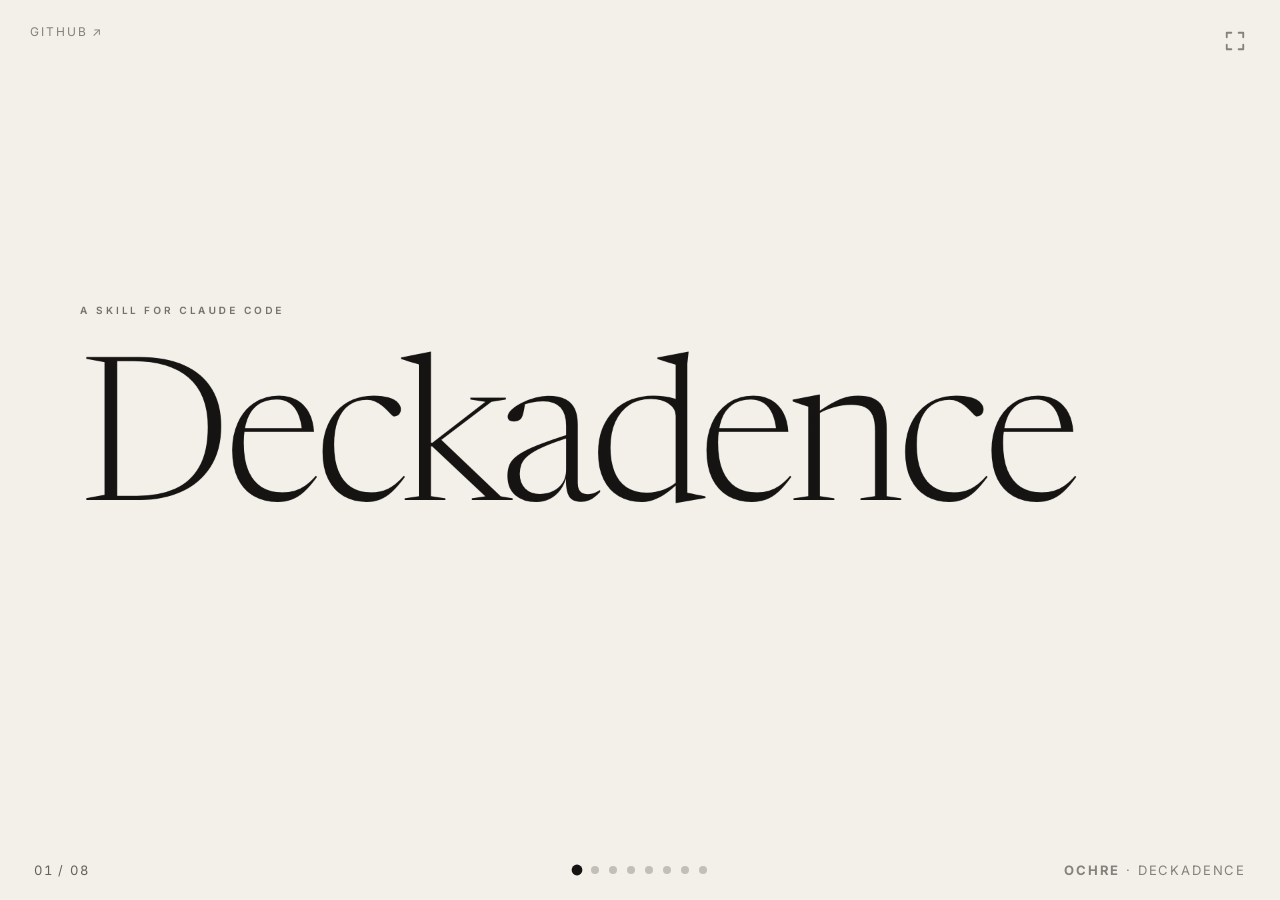
==== commit a40147b7: "Engine: prime at departure, play on arrival — ends the final-state flash The bug: goto() revealed a " ====
--- a/docs/index.html
+++ b/docs/index.html
@@ -685,6 +685,8 @@
     // spends its opening beats playing to a camera that is still travelling — and on a
     // `dive` that is 1.75s of choreography the audience watches from across the plane.
     // Guarded by a nav token so an interrupted fly never reveals over another station.
+    // PRIME NOW, reveal on arrival: the destination is hidden before the camera shows it.
+    primeStation(s);
     const reveal = () => { if (fresh()) revealStation(s); };
     const mid = () => { if (fresh()) setTone(i); };
     // Same-station replay (Esc/↓): no flight to wait for, so reveal at once. Scenes were
@@ -724,10 +726,9 @@
   // Release the clip masks once lines land, so descenders are never cropped.
   function releaseClips(el) { el.querySelectorAll('.clip').forEach(c => { c.style.overflow = 'visible'; }); }
 
-  function playIntro(s, isNew) {
-    if (!isNew) return;
-    const el = s.el;
-    el.querySelectorAll('.clip').forEach(c => { c.style.overflow = 'hidden'; });  // re-mask for replays
+  // What the generic intro animates: heading LINES (split + fitted once) and data-fade elements
+  // (or, on a station with neither, its non-absolute children).
+  function introTargets(el) {
     el.querySelectorAll('[data-split="lines"]').forEach(splitLines);
     el.querySelectorAll('[data-split="lines"]').forEach(fitHeading);
     const lines = el.querySelectorAll('.lineInner');
@@ -736,16 +737,25 @@
     if (!lines.length && !fades.length) {
       autos = Array.from(el.children).filter(c => getComputedStyle(c).position !== 'absolute');
     }
-    const fadeTargets = [...fades, ...autos];
+    return { lines, fadeTargets: [...fades, ...autos] };
+  }
+  // PRIME = the initial (hidden) state. Runs at DEPARTURE via primeStation(), never on arrival.
+  function primeIntro(el) {
+    el.querySelectorAll('.clip').forEach(c => { c.style.overflow = 'hidden'; });  // re-mask for replays
+    const { lines, fadeTargets } = introTargets(el);
+    // guard empty lists — anime warns on no targets
+    if (lines.length) utils.set(lines, { translateY: '100%' });
+    if (fadeTargets.length) utils.set(fadeTargets, { opacity: 0, translateY: 22 });
+  }
+  // PLAY = animate from the primed state. Never sets an initial state itself.
+  function playIntro(el) {
+    const { lines, fadeTargets } = introTargets(el);
     if (STILL) {                     // flat final frame: what a screenshot must show
       releaseClips(el);
       if (lines.length) utils.set(lines, { translateY: '0%' });
       if (fadeTargets.length) utils.set(fadeTargets, { opacity: 1, translateY: 0 });
       return;
     }
-    // initial state BEFORE visible (guard empty lists — anime warns on no targets)
-    if (lines.length) utils.set(lines, { translateY: '100%' });
-    if (fadeTargets.length) utils.set(fadeTargets, { opacity: 0, translateY: 22 });
     if (lines.length) animate(lines, { translateY: ['100%', '0%'], duration: 1150 * MOTION,
       delay: anime.stagger(150 * MOTION), ease: EASE, onComplete: () => releaseClips(el) });
     else releaseClips(el);
@@ -761,15 +771,36 @@
   // scene's CSS rest state is hidden — e.g. paths pre-set to a full dashoffset).
   function revealStation(s) {
     const name = s.el.dataset.scene, sc = name && sceneRegistry[name];
-    if (STILL) { if (sc && sc.still) sc.still(s.el); playIntro(s, true); return; }
+    if (STILL) { if (sc && sc.still) sc.still(s.el); playIntro(s.el); return; }
+    // Safety net: a path that reveals without priming (a custom fly, an addon) still animates,
+    // but it flashes: that is a bug in the caller, so say so. components/verify/flash.mjs finds it.
+    if (!s.primed) { console.warn('[deckadence] station revealed without priming (it will flash):', s.key || s.el.id); primeStation(s); }
+    s.primed = false;
     if (sc) { sc.run(s.el); return; }
-    playIntro(s, true);
+    playIntro(s.el);
+  }
+  // PRIME a station: put everything its reveal will animate into the INITIAL state. goto() calls
+  // this at DEPARTURE, while the destination is still masked off-screen, so the flight shows the
+  // station EMPTY and the reveal on arrival only ever ADDS. Priming on arrival (inside run() or
+  // the intro) is the final-state flash: the flight shows the finished station, arrival hides it,
+  // then it animates back in (pitfalls.md trap 2). A scene primes through its prep(el).
+  function primeStation(s) {
+    s.primed = true;
+    if (STILL) return;
+    const name = s.el.dataset.scene, sc = name && sceneRegistry[name];
+    if (!sc) { primeIntro(s.el); return; }
+    if (sc.prep) sc.prep(s.el);
+    else console.warn('[deckadence] scene "' + name + '" has no prep(el): it will flash on every arrival');
   }
 
   /* ---------- scenes (landing) ----------
-     The scene-controller pattern: a plain object {cancelled, timers, anims}; stop() FREEZES
-     everything (never disposes); an async IIFE sequences beats with await, checking
-     scene.cancelled after every wait. Initial state is set BEFORE anything is visible. */
+     Every scene is { prep, run, stop, still }:
+       prep(el)  the INITIAL state of everything the scene animates. The engine calls it at
+                 DEPARTURE (primeStation), while the station is still off-screen, so the flight
+                 shows it empty. Never reset inside play: that is the final-state flash.
+       play      runs on arrival, from the primed state; an async IIFE sequences beats with
+                 await, checking scene.cancelled after every wait.
+       stop()    FREEZES (never disposes).   still(el)  the final frame for ?still=1 shots. */
   const wait = (scene, ms) => new Promise(res => scene.timers.push(setTimeout(res, ms * MOTION)));
   function drawPaths(scene, paths, dur, baseDelay = 0, step = 0) {
     paths.forEach((p, i) => {
@@ -781,10 +812,9 @@
     });
   }
   function hidePaths(paths) { paths.forEach(p => { const L = p.getTotalLength(); p.style.strokeDasharray = L; p.style.strokeDashoffset = L; }); }
-  function showPaths(paths) { paths.forEach(p => { p.style.strokeDasharray = ''; p.style.strokeDashoffset = ''; }); }
-  // One registry entry, with the stop/cancel bookkeeping shared. Assigned as
-  // one sceneRegistry.<key> assignment per scene, so check.mjs can see every registration.
-  function scene(play, still) {
+  // One registry entry, with the stop/cancel bookkeeping shared. Assigned as one
+  // sceneRegistry.<key> per scene, so check.mjs can see every registration and its prep.
+  function scene({ prep, play, still }) {
     let live = null;
     const entry = {
       stop() {
@@ -793,6 +823,7 @@
         live.anims.forEach(a => { try { a.pause(); } catch (e) {} });
         live = null;
       },
+      prep,
       run(el) {
         entry.stop();
         const scene = { cancelled: false, timers: [], anims: [] };
@@ -803,183 +834,221 @@
     };
     return entry;
   }
-  // Heading lines: masked, split, fitted, parked below their mask. Returns the line spans.
+  // Heading lines: split + fitted once. prepLines also masks them and parks them below the mask.
+  function lineSpans(el) {
+    el.querySelectorAll('[data-split="lines"]').forEach(splitLines);
+    el.querySelectorAll('[data-split="lines"]').forEach(fitHeading);
+    return el.querySelectorAll('.lineInner');
+  }
   function prepLines(el) {
     el.querySelectorAll('.clip').forEach(c => { c.style.overflow = 'hidden'; });
-    el.querySelectorAll('[data-split="lines"]').forEach(splitLines);
-    el.querySelectorAll('[data-split="lines"]').forEach(fitHeading);
-    const lines = el.querySelectorAll('.lineInner');
-    utils.set(lines, { translateY: '100%' });
-    return lines;
-  }
-  const rise = (A, el, lines, dur = 1150) => A(lines, { translateY: ['100%', '0%'], duration: dur * MOTION,
+    utils.set(lineSpans(el), { translateY: '100%' });
+  }
+  const rise = (A, el, dur = 1150) => A(lineSpans(el), { translateY: ['100%', '0%'], duration: dur * MOTION,
     delay: anime.stagger(150 * MOTION), ease: EASE, onComplete: () => releaseClips(el) });
   const fadeIn = (A, t, dur = 800, delay = 0, to = 1) => A(t, { opacity: [0, to], translateY: [18, 0],
     duration: dur * MOTION, delay: delay * MOTION, ease: 'out(2)' });
   const hide = (...ts) => ts.forEach(t => t && utils.set(t, { opacity: 0 }));
 
   /* OCHRE: the name rises, and only then the full stop lands. The stop is the red dot. */
-  sceneRegistry.title = scene((el, scene, A) => {
-    const lines = prepLines(el), q = s => el.querySelector(s);
-    const stop = q('.stop'), eyebrow = q('.eyebrow'), motto = q('.motto'), hint = q('.keyhint'), label = q('.label');
-    hide(eyebrow, motto, hint, label); utils.set(stop, { scale: 0 });
-    (async () => {
-      fadeIn(A, eyebrow, 700, 0, .6);
-      rise(A, el, lines, 1300);
-      await wait(scene, 1250); if (scene.cancelled) return;
-      A(stop, { scale: [0, 1.25, 1], duration: 620 * MOTION, ease: 'out(3)' });
-      await wait(scene, 700); if (scene.cancelled) return;
-      fadeIn(A, motto, 1100);
-      await wait(scene, 900); if (scene.cancelled) return;
-      fadeIn(A, label, 900); fadeIn(A, hint, 900, 250);
-    })();
+  sceneRegistry.title = scene({
+    prep(el) {
+      const q = s => el.querySelector(s);
+      prepLines(el);
+      hide(q('.eyebrow'), q('.motto'), q('.keyhint'), q('.label'));
+      utils.set(q('.stop'), { scale: 0 });
+    },
+    play(el, scene, A) {
+      const q = s => el.querySelector(s);
+      (async () => {
+        fadeIn(A, q('.eyebrow'), 700, 0, .6);
+        rise(A, el, 1300);
+        await wait(scene, 1250); if (scene.cancelled) return;
+        A(q('.stop'), { scale: [0, 1.25, 1], duration: 620 * MOTION, ease: 'out(3)' });
+        await wait(scene, 700); if (scene.cancelled) return;
+        fadeIn(A, q('.motto'), 1100);
+        await wait(scene, 900); if (scene.cancelled) return;
+        fadeIn(A, q('.label'), 900); fadeIn(A, q('.keyhint'), 900, 250);
+      })();
+    }
   });
 
-  /* SIENNA: the camera path draws itself; the red dot walks it, and each frame is drawn as
-     the dot reaches it. The dot stays on the last frame. */
+  /* SIENNA: the camera path draws itself; a red dot walks it, and each frame is drawn as the
+     dot reaches it. The dot stays on the last frame. */
   const STUDY_STOPS = [0, 0.5, 1];
-  sceneRegistry.study = scene((el, scene, A) => {
-    const lines = prepLines(el), q = s => [...el.querySelectorAll(s)];
-    const eyebrow = el.querySelector('.eyebrow'), label = el.querySelector('.label');
-    const frames = q('.fr'), path = el.querySelector('.campath'), dot = el.querySelector('.walker');
-    const L = path.getTotalLength();
-    hide(eyebrow, label, dot);
-    frames.forEach(f => { hidePaths([...f.querySelectorAll('rect, line')]); });
-    path.style.strokeDasharray = L; path.style.strokeDashoffset = L;
-    const p0 = path.getPointAtLength(0); dot.setAttribute('cx', p0.x); dot.setAttribute('cy', p0.y);
-    const drawFrame = f => {
-      const parts = [...f.querySelectorAll('rect, line')];
-      drawPaths(scene, parts.slice(0, 1), 700);
-      drawPaths(scene, parts.slice(1), 420, 450, 110);
-    };
-    (async () => {
-      fadeIn(A, eyebrow, 600, 0, .6);
-      rise(A, el, lines, 1100);
-      await wait(scene, 950); if (scene.cancelled) return;
-      drawFrame(frames[0]);
-      await wait(scene, 800); if (scene.cancelled) return;
-      A(dot, { opacity: [0, 1], scale: [0, 1], duration: 400 * MOTION, ease: 'out(3)' });
-      await wait(scene, 300); if (scene.cancelled) return;
-      const prog = { t: 0 }; let next = 1;
-      A(prog, { t: [0, 1], duration: 2600 * MOTION, ease: 'inOutSine', onUpdate: () => {
-        const pt = path.getPointAtLength(L * prog.t);
-        dot.setAttribute('cx', pt.x); dot.setAttribute('cy', pt.y);
-        path.style.strokeDashoffset = L * (1 - prog.t);
-        if (next < frames.length && prog.t >= STUDY_STOPS[next] - 0.04) drawFrame(frames[next++]);
-      } });
-      await wait(scene, 2700); if (scene.cancelled) return;
-      fadeIn(A, label, 900);
-    })();
-  }, el => {
-    const path = el.querySelector('.campath'), dot = el.querySelector('.walker');
-    const end = path.getPointAtLength(path.getTotalLength());
-    dot.setAttribute('cx', end.x); dot.setAttribute('cy', end.y);
+  sceneRegistry.study = scene({
+    prep(el) {
+      prepLines(el);
+      hide(el.querySelector('.eyebrow'), el.querySelector('.label'), el.querySelector('.walker'));
+      el.querySelectorAll('.fr').forEach(f => hidePaths([...f.querySelectorAll('rect, line')]));
+      hidePaths([el.querySelector('.campath')]);
+      const path = el.querySelector('.campath'), p0 = path.getPointAtLength(0), dot = el.querySelector('.walker');
+      dot.setAttribute('cx', p0.x); dot.setAttribute('cy', p0.y);
+    },
+    play(el, scene, A) {
+      const frames = [...el.querySelectorAll('.fr')], path = el.querySelector('.campath'), dot = el.querySelector('.walker');
+      const L = path.getTotalLength();
+      const drawFrame = f => {
+        const parts = [...f.querySelectorAll('rect, line')];
+        drawPaths(scene, parts.slice(0, 1), 700);
+        drawPaths(scene, parts.slice(1), 420, 450, 110);
+      };
+      (async () => {
+        fadeIn(A, el.querySelector('.eyebrow'), 600, 0, .6);
+        rise(A, el, 1100);
+        await wait(scene, 950); if (scene.cancelled) return;
+        drawFrame(frames[0]);
+        await wait(scene, 800); if (scene.cancelled) return;
+        A(dot, { opacity: [0, 1], scale: [0, 1], duration: 400 * MOTION, ease: 'out(3)' });
+        await wait(scene, 300); if (scene.cancelled) return;
+        const prog = { t: 0 }; let next = 1;
+        A(prog, { t: [0, 1], duration: 2600 * MOTION, ease: 'inOutSine', onUpdate: () => {
+          const pt = path.getPointAtLength(L * prog.t);
+          dot.setAttribute('cx', pt.x); dot.setAttribute('cy', pt.y);
+          path.style.strokeDashoffset = L * (1 - prog.t);
+          if (next < frames.length && prog.t >= STUDY_STOPS[next] - 0.04) drawFrame(frames[next++]);
+        } });
+        await wait(scene, 2700); if (scene.cancelled) return;
+        fadeIn(A, el.querySelector('.label'), 900);
+      })();
+    },
+    still(el) {
+      const path = el.querySelector('.campath'), dot = el.querySelector('.walker');
+      const end = path.getPointAtLength(path.getTotalLength());
+      dot.setAttribute('cx', end.x); dot.setAttribute('cy', end.y);
+    }
   });
 
   /* IVORY: seven small works go up on the wall one by one; the red dot lands on this one. */
-  sceneRegistry.works = scene((el, scene, A) => {
-    const lines = prepLines(el);
-    const eyebrow = el.querySelector('.eyebrow'), works = [...el.querySelectorAll('.work')];
-    const dot = el.querySelector('.work .rd');
-    hide(eyebrow); utils.set(works, { opacity: 0, translateY: 30 }); utils.set(dot, { scale: 0 });
-    (async () => {
-      fadeIn(A, eyebrow, 600, 0, .6);
-      rise(A, el, lines);
-      await wait(scene, 850); if (scene.cancelled) return;
-      A(works, { opacity: [0, 1], translateY: [30, 0], duration: 800 * MOTION,
-                 delay: anime.stagger(140 * MOTION), ease: 'out(3)' });
-      await wait(scene, 140 * works.length + 900); if (scene.cancelled) return;
-      A(dot, { scale: [0, 1.3, 1], duration: 600 * MOTION, ease: 'out(3)' });
-    })();
+  sceneRegistry.works = scene({
+    prep(el) {
+      prepLines(el);
+      hide(el.querySelector('.eyebrow'));
+      utils.set(el.querySelectorAll('.work'), { opacity: 0, translateY: 30 });
+      utils.set(el.querySelector('.work .rd'), { scale: 0 });
+    },
+    play(el, scene, A) {
+      const works = [...el.querySelectorAll('.work')];
+      (async () => {
+        fadeIn(A, el.querySelector('.eyebrow'), 600, 0, .6);
+        rise(A, el);
+        await wait(scene, 850); if (scene.cancelled) return;
+        A(works, { opacity: [0, 1], translateY: [30, 0], duration: 800 * MOTION,
+                   delay: anime.stagger(140 * MOTION), ease: 'out(3)' });
+        await wait(scene, 140 * works.length + 900); if (scene.cancelled) return;
+        A(el.querySelector('.work .rd'), { scale: [0, 1.3, 1], duration: 600 * MOTION, ease: 'out(3)' });
+      })();
+    }
   });
 
   /* CARMINE: a note is pinned, the soft words are selected, and replaced. */
   const EDIT_FROM = 'pretty good', EDIT_TO = 'ready';
-  sceneRegistry.edit = scene((el, scene, A) => {
-    const lines = prepLines(el), q = s => el.querySelector(s);
-    const eyebrow = q('.eyebrow'), demo = q('.sheet'), word = q('.demo .word'), caret = q('.demo .caret');
-    const note = q('.note'), state = q('.note .state'), lead = q('.lead');
-    word.textContent = EDIT_FROM; word.classList.remove('sel'); caret.classList.remove('on');
-    state.textContent = 'Open';
-    hide(eyebrow, demo, note, lead);
-    (async () => {
-      fadeIn(A, eyebrow, 600, 0, .6);
-      rise(A, el, lines);
-      await wait(scene, 800); if (scene.cancelled) return;
-      fadeIn(A, demo, 900); fadeIn(A, lead, 900, 300);
-      await wait(scene, 1100); if (scene.cancelled) return;
-      fadeIn(A, note, 700);
-      await wait(scene, 1300); if (scene.cancelled) return;
-      word.classList.add('sel');
-      await wait(scene, 700); if (scene.cancelled) return;
-      word.classList.remove('sel'); word.textContent = ''; caret.classList.add('on');
-      for (let i = 1; i <= EDIT_TO.length; i++) {
-        await wait(scene, 110); if (scene.cancelled) return;
-        word.textContent = EDIT_TO.slice(0, i);
-      }
-      await wait(scene, 500); if (scene.cancelled) return;
-      state.textContent = 'Applied';
-      await wait(scene, 1200); if (scene.cancelled) return;
-      caret.classList.remove('on');
-    })();
-  }, el => {
-    el.querySelector('.demo .word').textContent = EDIT_TO;
-    el.querySelector('.note .state').textContent = 'Applied';
+  sceneRegistry.edit = scene({
+    prep(el) {
+      const q = s => el.querySelector(s);
+      prepLines(el);
+      const word = q('.demo .word');
+      word.textContent = EDIT_FROM; word.classList.remove('sel'); q('.demo .caret').classList.remove('on');
+      q('.note .state').textContent = 'Open';
+      hide(q('.eyebrow'), q('.sheet'), q('.note'), q('.lead'));
+    },
+    play(el, scene, A) {
+      const q = s => el.querySelector(s);
+      const word = q('.demo .word'), caret = q('.demo .caret'), state = q('.note .state');
+      (async () => {
+        fadeIn(A, q('.eyebrow'), 600, 0, .6);
+        rise(A, el);
+        await wait(scene, 800); if (scene.cancelled) return;
+        fadeIn(A, q('.sheet'), 900); fadeIn(A, q('.lead'), 900, 300);
+        await wait(scene, 1100); if (scene.cancelled) return;
+        fadeIn(A, q('.note'), 700);
+        await wait(scene, 1300); if (scene.cancelled) return;
+        word.classList.add('sel');
+        await wait(scene, 700); if (scene.cancelled) return;
+        word.classList.remove('sel'); word.textContent = ''; caret.classList.add('on');
+        for (let i = 1; i <= EDIT_TO.length; i++) {
+          await wait(scene, 110); if (scene.cancelled) return;
+          word.textContent = EDIT_TO.slice(0, i);
+        }
+        await wait(scene, 500); if (scene.cancelled) return;
+        state.textContent = 'Applied';
+        await wait(scene, 1200); if (scene.cancelled) return;
+        caret.classList.remove('on');
+      })();
+    },
+    still(el) {
+      el.querySelector('.demo .word').textContent = EDIT_TO;
+      el.querySelector('.note .state').textContent = 'Applied';
+    }
   });
 
   /* VERDIGRIS: the phone arrives upright and turns to landscape, the way readers do. */
-  sceneRegistry.phone = scene((el, scene, A) => {
-    const lines = prepLines(el), q = s => el.querySelector(s);
-    const eyebrow = q('.eyebrow'), lead = q('.lead'), phone = q('.phone');
-    hide(eyebrow, lead); utils.set(phone, { opacity: 0, rotate: 90, scale: .8 });
-    (async () => {
-      fadeIn(A, eyebrow, 600, 0, .6);
-      rise(A, el, lines);
-      await wait(scene, 600); if (scene.cancelled) return;
-      fadeIn(A, lead, 900);
-      A(phone, { opacity: [0, 1], scale: [.8, .8], duration: 600 * MOTION, ease: 'out(2)' });
-      await wait(scene, 1000); if (scene.cancelled) return;
-      A(phone, { rotate: [90, 0], scale: [.8, 1], duration: 1300 * MOTION, ease: EASE });
-    })();
+  sceneRegistry.phone = scene({
+    prep(el) {
+      prepLines(el);
+      hide(el.querySelector('.eyebrow'), el.querySelector('.lead'));
+      utils.set(el.querySelector('.phone'), { opacity: 0, rotate: 90, scale: .8 });
+    },
+    play(el, scene, A) {
+      const phone = el.querySelector('.phone');
+      (async () => {
+        fadeIn(A, el.querySelector('.eyebrow'), 600, 0, .6);
+        rise(A, el);
+        await wait(scene, 600); if (scene.cancelled) return;
+        fadeIn(A, el.querySelector('.lead'), 900);
+        A(phone, { opacity: [0, 1], duration: 600 * MOTION, ease: 'out(2)' });
+        await wait(scene, 1000); if (scene.cancelled) return;
+        A(phone, { rotate: [90, 0], scale: [.8, 1], duration: 1300 * MOTION, ease: EASE });
+      })();
+    }
   });
 
   /* INDIGO: the command types itself. */
   const CMD = 'git clone https://github.com/tomacco/deckadence ~/.claude/skills/deckadence';
-  sceneRegistry.install = scene((el, scene, A) => {
-    const lines = prepLines(el), q = s => el.querySelector(s);
-    const eyebrow = q('.eyebrow'), term = q('.term'), typed = q('.typed'), after = q('.after');
-    typed.textContent = '';
-    hide(eyebrow, term, after);
-    (async () => {
-      fadeIn(A, eyebrow, 600, 0, .6);
-      rise(A, el, lines);
-      await wait(scene, 700); if (scene.cancelled) return;
-      fadeIn(A, term, 800);
-      await wait(scene, 800); if (scene.cancelled) return;
-      for (let i = 1; i <= CMD.length; i++) {
-        if (scene.cancelled) return;
-        typed.textContent = CMD.slice(0, i);
-        await wait(scene, 20 + (CMD[i - 1] === ' ' ? 60 : 0));
-      }
-      await wait(scene, 450); if (scene.cancelled) return;
-      fadeIn(A, after, 900);
-    })();
-  }, el => { el.querySelector('.typed').textContent = CMD; });
+  sceneRegistry.install = scene({
+    prep(el) {
+      prepLines(el);
+      el.querySelector('.typed').textContent = '';
+      hide(el.querySelector('.eyebrow'), el.querySelector('.term'), el.querySelector('.after'));
+    },
+    play(el, scene, A) {
+      const typed = el.querySelector('.typed');
+      (async () => {
+        fadeIn(A, el.querySelector('.eyebrow'), 600, 0, .6);
+        rise(A, el);
+        await wait(scene, 700); if (scene.cancelled) return;
+        fadeIn(A, el.querySelector('.term'), 800);
+        await wait(scene, 800); if (scene.cancelled) return;
+        for (let i = 1; i <= CMD.length; i++) {
+          if (scene.cancelled) return;
+          typed.textContent = CMD.slice(0, i);
+          await wait(scene, 20 + (CMD[i - 1] === ' ' ? 60 : 0));
+        }
+        await wait(scene, 450); if (scene.cancelled) return;
+        fadeIn(A, el.querySelector('.after'), 900);
+      })();
+    },
+    still(el) { el.querySelector('.typed').textContent = CMD; }
+  });
 
   /* VERMILION: the closing line, then the wall label, and last of all the red dot is pressed on. */
-  sceneRegistry.finale = scene((el, scene, A) => {
-    const lines = prepLines(el), q = s => el.querySelector(s);
-    const credits = q('.credits'), label = q('.label'), dot = q('.label .rd');
-    hide(credits, label); utils.set(dot, { scale: 0 });
-    (async () => {
-      rise(A, el, lines, 1400);
-      await wait(scene, 1500); if (scene.cancelled) return;
-      fadeIn(A, label, 1000);
-      await wait(scene, 1400); if (scene.cancelled) return;
-      A(dot, { scale: [0, 1.5, 1], duration: 700 * MOTION, ease: 'out(3)' });
-      await wait(scene, 900); if (scene.cancelled) return;
-      fadeIn(A, credits, 1000);
-    })();
+  sceneRegistry.finale = scene({
+    prep(el) {
+      prepLines(el);
+      hide(el.querySelector('.credits'), el.querySelector('.label'));
+      utils.set(el.querySelector('.label .rd'), { scale: 0 });
+    },
+    play(el, scene, A) {
+      (async () => {
+        rise(A, el, 1400);
+        await wait(scene, 1500); if (scene.cancelled) return;
+        fadeIn(A, el.querySelector('.label'), 1000);
+        await wait(scene, 1400); if (scene.cancelled) return;
+        A(el.querySelector('.label .rd'), { scale: [0, 1.5, 1], duration: 700 * MOTION, ease: 'out(3)' });
+        await wait(scene, 900); if (scene.cancelled) return;
+        fadeIn(A, el.querySelector('.credits'), 1000);
+      })();
+    }
   });
 
   /* ---------- input ---------- */
@@ -1102,7 +1171,7 @@
     version: 1,
     cam, stations, world, viewport: viewportEl,
     current: () => cur, isBusy: () => busy, isOverview: () => overview, still: STILL,
-    goto, toOverview, render, fitZoom, revealStation, splitLines, fitHeading, releaseClips,
+    goto, toOverview, render, fitZoom, primeStation, revealStation, splitLines, fitHeading, releaseClips,
     setInset(px) { insetLeft = Math.max(0, +px || 0); refit(); },
     isPresenting: () => !!(document.fullscreenElement || document.webkitFullscreenElement),
   };
@@ -1138,10 +1207,11 @@
   stations[start].el.style.visibility = 'hidden';
   Promise.all([document.fonts.ready, new Promise(r => setTimeout(r, 240))]).then(() => {
     const st = stations[start];
-    st.el.style.visibility = '';                       // same tick as the reset → no flash
     updateCulling();                                   // (touch: re-cull if the user moved on)
     railWindow(cur);                                   // web fonts can widen the counter
-    if (cur !== start) return;                         // user already navigated away
+    if (cur !== start) { st.el.style.visibility = ''; return; }   // user already navigated away
+    primeStation(st);                                  // initial state first...
+    st.el.style.visibility = '';                       // ...then visible, same tick → no flash
     revealStation(st);
   });
 })();
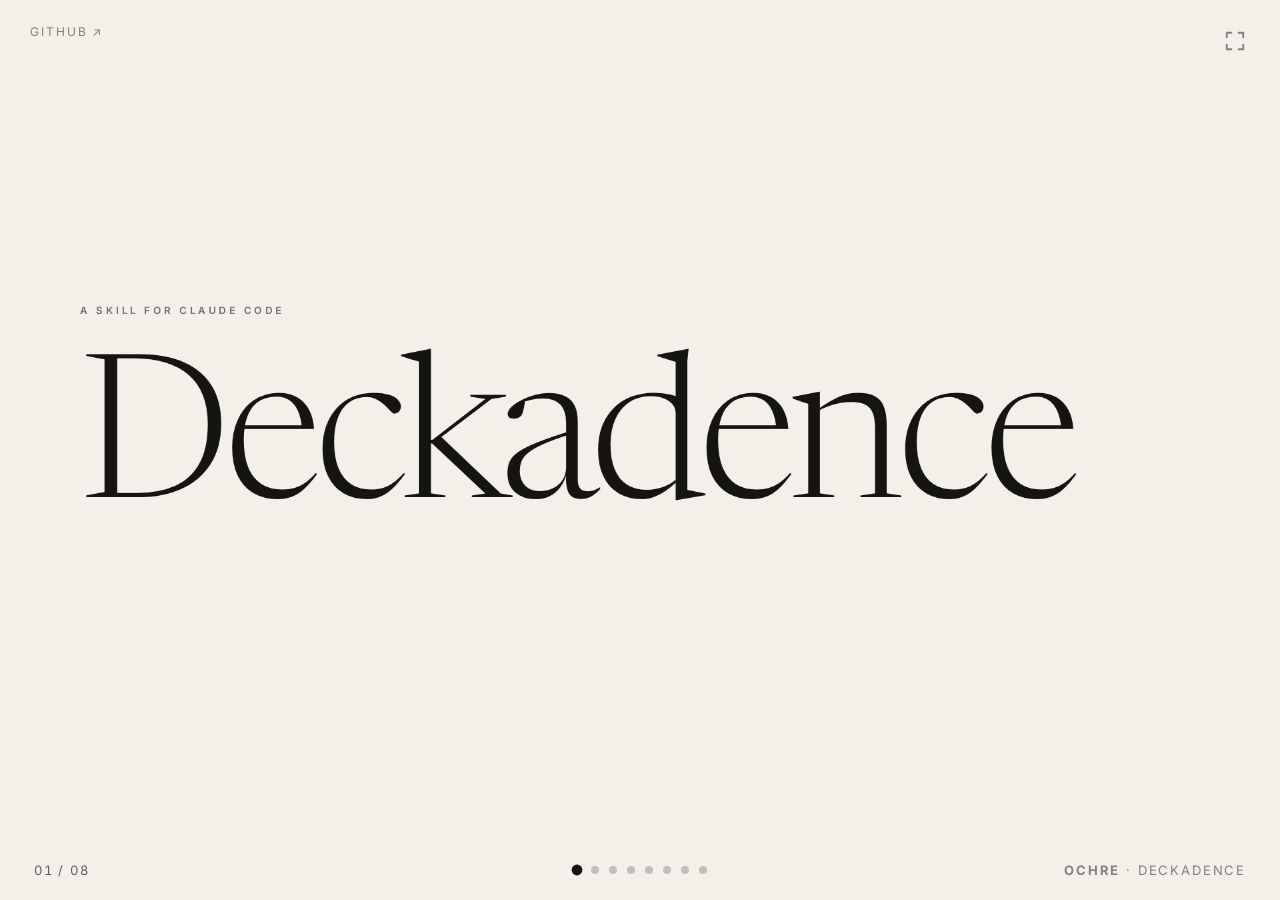
==== commit dd07b568: "Engine as a shared, versioned runtime (#17 phase 1) The engine moves out of the template into templa" ====
--- a/docs/index.html
+++ b/docs/index.html
@@ -1,5 +1,5 @@
 <!DOCTYPE html>
-<html lang="en">
+<html lang="en" data-deckadence="2" data-pace="1.15">
 <head>
 <meta charset="UTF-8">
 <meta name="viewport" content="width=device-width, initial-scale=1.0, viewport-fit=cover">
@@ -27,6 +27,9 @@
 <link rel="preconnect" href="https://fonts.googleapis.com">
 <link rel="preconnect" href="https://fonts.gstatic.com" crossorigin>
 <link href="https://fonts.googleapis.com/css2?family=Newsreader:ital,opsz,wght@0,6..72,300..600;1,6..72,300..500&family=Inter:wght@400..700&family=JetBrains+Mono:wght@400;500&display=swap" rel="stylesheet">
+<!-- THE ENGINE: the shared runtime (deckadence/, a copy of template/deckadence/ kept identical by
+     components/runtime/install.mjs and tests/runtime.test.mjs). This file is the design and the stations. -->
+<link rel="stylesheet" href="deckadence/deckadence.css">
 <style>
   /* ==========================================================
      DESIGN TOKENS — the only brand-aware block in the file.
@@ -57,27 +60,6 @@
   html, body { height: 100%; overflow: hidden; background: var(--bg); color: var(--ink);
                overscroll-behavior: none; }   /* swipe-down = prev, never pull-to-refresh */
   body { font-family: var(--font-body); -webkit-font-smoothing: antialiased; }
-
-  /* ---------- viewport + world ---------- */
-  /* clip-path = the letterbox MASK: on non-16:9 screens (phones especially) the bars beside
-     the fitted frame are wide enough to show NEIGHBOURING stations on the plane. The engine
-     clips #viewport to the current frame at rest and opens it during flights. body carries
-     the same tone as the bars, so the mask never exposes a wrong colour. */
-  #viewport { position: fixed; inset: 0; overflow: hidden; background: var(--bg); transition: background-color .55s var(--ease-expo); }
-  /* Letterbox bars (non-16:9 screens) MUST follow the current station's tone —
-     light bars behind a dark station read as a bug. Toggled via body.invert-hud. */
-  body.invert-hud, body.invert-hud #viewport { background: var(--ink); }
-  #world { position: absolute; top: 0; left: 0; transform-origin: 0 0; will-change: transform; }
-
-  /* A station is a fixed 16:9 frame. The camera fits it to the screen so type
-     reads edge-to-edge. NEVER override a station's position — the engine places
-     it AND it is the containing block for absolutely-positioned children. */
-  .station {
-    position: absolute;
-    width: 1920px; height: 1080px;
-    display: flex; flex-direction: column; justify-content: center;
-    padding: 110px 120px;
-  }
   /* .invert = the OPPOSITE of the canvas tone (contrast-rhythm device). On a
      light direction it's the dark station; on a dark-first direction (Terminal,
      Midnight Luxe) it's the light one. Same class either way. */
@@ -101,135 +83,6 @@
   .display.sm   { font-size: 104px; }
   .display .accent { color: var(--accent); }
   .lead { font-weight: 500; font-size: 32px; line-height: 1.34; color: var(--ink-soft); max-width: 1040px; }
-
-  /* line-reveal mask: .clip hides the rising line, released after landing so
-     descenders (g, y, p) are never cropped at rest */
-  .clip { overflow: hidden; display: block; }
-  .lineInner { display: block; will-change: transform; }
-
-  /* ---------- HUD: progress rail + counter ---------- */
-  /* A 3-column GRID, never a space-between flex row: with equal outer columns the rail is
-     pinned to the viewport centre, so a dot stays under the cursor from slide to slide.
-     (Flexed, the rail sat wherever the changing station name left it — ~95px of drift on a
-     13-station deck, and a click landed on the wrong dot.) min-width:0 + ellipsis let a long
-     name shrink inside its column instead of shoving the rail. */
-  #hud {
-    position: fixed; left: 0; right: 0; bottom: 0; z-index: 50;
-    display: grid; grid-template-columns: 1fr auto 1fr; align-items: center;
-    column-gap: 28px;    /* clearance between rail and labels — railWindow reads it */
-    padding: 22px 34px; pointer-events: none;
-    font-size: 13px; letter-spacing: .14em; color: var(--ink);
-    transition: color .55s ease;
-  }
-  #hud.on-invert { color: var(--bg); }
-  #hud .counter { justify-self: start; min-width: 0; white-space: nowrap;
-                  font-variant-numeric: tabular-nums; opacity: .65; }
-  #hud .station-name { justify-self: end; min-width: 0; max-width: 100%; text-align: right;
-                       overflow: hidden; white-space: nowrap; text-overflow: ellipsis;
-                       text-transform: uppercase; opacity: .5; }
-  /* KEY · NAME: the key is the stable name (it survives reorders), so it leads. An inline
-     span inside .station-name, so the column's ellipsis still trims the whole label. */
-  #hud .station-key { font-weight: 700; }
-  #rail { justify-self: center; display: flex; gap: 10px; pointer-events: auto; }
-  #rail .dot {
-    width: 8px; height: 8px; border-radius: 50%;
-    background: currentColor; opacity: .22; cursor: pointer;
-    transition: opacity .3s, transform .3s;
-  }
-  #rail .dot:hover { opacity: .6; }
-  #rail .dot.active { opacity: 1; transform: scale(1.35); }
-  /* rail WINDOW (engine: railWindow) — past the point where one dot per station fits
-     between the HUD corners, only a window around the current dot is shown; a tapered
-     end dot says "there is more this way". */
-  #rail .dot.out  { display: none; }
-  #rail .dot.edge { opacity: .22; transform: scale(.62); }
-  #railtip {
-    position: fixed; bottom: 52px; transform: translateX(-50%); z-index: 51;
-    background: var(--ink); color: var(--bg); font-size: 12px; letter-spacing: .06em;
-    padding: 6px 12px; border-radius: 4px; opacity: 0; pointer-events: none; transition: opacity .25s;
-  }
-  #railtip.show { opacity: 1; }
-  /* overview labels: each keyed station's KEY floats above its frame on the plane, shown
-     only while the overview is up (body.is-overview). Sized in world px: the overview zoom
-     shrinks them along with everything else. */
-  .station-tag {
-    position: absolute; top: 0; left: 0; pointer-events: none; white-space: nowrap;
-    font-weight: 700; font-size: 84px; letter-spacing: .08em; line-height: 1;
-    text-transform: uppercase; color: var(--ink); opacity: 0; transition: opacity .4s ease;
-  }
-  .station-tag .tag-name { font-weight: 500; opacity: .45; }
-  body.invert-hud .station-tag { color: var(--bg); }
-  body.is-overview .station-tag { opacity: .7; }
-  /* full-screen toggle: ALWAYS present (F key too). Sits in the HUD so it inherits the tone
-     flip; the HUD is pointer-events:none, so the button opts back in. */
-  #fsbtn {
-    position: fixed; top: 22px; right: 26px; pointer-events: auto; cursor: pointer;
-    background: none; border: 0; padding: 8px; line-height: 0; color: currentColor; opacity: .5;
-    transition: opacity .25s, transform .25s var(--ease-expo);
-  }
-  #fsbtn:hover { opacity: 1; transform: scale(1.1); }
-  #fsbtn svg { width: 22px; height: 22px; display: block; fill: none; stroke: currentColor;
-               stroke-width: 2; stroke-linecap: round; stroke-linejoin: round; }
-  #fsbtn .ic-exit { display: none; }
-  body.is-fullscreen #fsbtn .ic-enter { display: none; }
-  body.is-fullscreen #fsbtn .ic-exit { display: block; }
-
-  /* ---------- touch / phones (decks get read on phones after the talk) ---------- */
-  #swipehint {
-    position: fixed; left: 50%; bottom: 64px; z-index: 60; pointer-events: none;
-    font-weight: 600; font-size: 12px; letter-spacing: .14em; text-transform: uppercase;
-    background: var(--ink); color: var(--bg); padding: 10px 18px; border-radius: 999px;
-    opacity: 0; transform: translateX(-50%); animation: swipehint 5s ease 1.1s forwards;
-  }
-  body.invert-hud #swipehint { background: var(--bg); color: var(--ink); }
-  @keyframes swipehint {
-    0%       { opacity: 0; transform: translate(-50%, 10px); }
-    12%, 78% { opacity: 1; transform: translate(-50%, 0); }
-    100%     { opacity: 0; transform: translate(-50%, -8px); }
-  }
-  @media (pointer: coarse) {
-    /* Embedded iframes are objects, not interactive here — without this, touches die
-       inside the iframe document and swipes can't leave those stations. */
-    .station iframe { pointer-events: none; }
-    #railtip { display: none; }                 /* hover tooltip — meaningless on touch */
-    /* Full screen is the ONLY way to shed Safari's tab/URL chrome on iOS (16.4+) —
-       make the button findable: bigger target + a few attention pulses after load. */
-    #fsbtn svg { width: 28px; height: 28px; }
-    #fsbtn { animation: fs-nudge 1.5s ease 1.8s 3; }
-  }
-  @keyframes fs-nudge { 0%, 100% { transform: scale(1); } 50% { transform: scale(1.4); } }
-  /* phone-size chrome (either orientation): the HUD must fit a small screen. safe-area
-     insets keep chrome off the notch / home indicator (viewport-fit=cover). */
-  @media (max-width: 760px), (max-height: 500px) {
-    #hud { font-size: 10px; letter-spacing: .12em; column-gap: 14px;
-           padding: 10px calc(14px + env(safe-area-inset-right, 0px)) calc(10px + env(safe-area-inset-bottom, 0px)) calc(14px + env(safe-area-inset-left, 0px)); }
-    #fsbtn { top: calc(12px + env(safe-area-inset-top, 0px)); right: calc(12px + env(safe-area-inset-right, 0px)); }
-    #rail { gap: 5px; }
-    #rail .dot { width: 5px; height: 5px; }
-    #railtip { bottom: 36px; }
-  }
-  /* rotate hint (small PORTRAIT touch screens only — chrome, not a station). The deck is a
-     16:9 world: landscape reads ~2.4x bigger. Tap = full screen + read anyway (engine adds
-     .rh-dismissed); rotating hides it via the media query. */
-  #rotatehint { display: none; position: fixed; inset: 0; z-index: 90; background: var(--bg); color: var(--ink);
-    flex-direction: column; align-items: center; justify-content: center; gap: 34px;
-    text-align: center; cursor: pointer; }
-  @media (pointer: coarse) and (orientation: portrait) and (max-width: 760px) {
-    body:not(.rh-dismissed) #rotatehint { display: flex; }
-  }
-  #rotatehint .rh-phone { width: 60px; height: 60px; fill: none; stroke: currentColor;
-    stroke-width: 2.6; stroke-linecap: round; stroke-linejoin: round;
-    animation: rh-turn 2.8s var(--ease-expo) infinite; }
-  @keyframes rh-turn { 0%, 22% { transform: rotate(0); } 55%, 80% { transform: rotate(-90deg); } 100% { transform: rotate(0); } }
-  #rotatehint .rh-title { font-family: var(--font-display); font-weight: var(--display-weight);
-    text-transform: uppercase; line-height: .92; letter-spacing: -.01em; font-size: 17vw; }
-  #rotatehint .rh-sub { font-weight: 600; font-size: 12px; letter-spacing: .14em; text-transform: uppercase;
-    opacity: .55; max-width: 80vw; line-height: 1.7; }
-  /* iPhone Safari has no element fullscreen — swap the promise for the honest path */
-  #rotatehint .rh-nofs { display: none; }
-  body.no-fullscreen #rotatehint .rh-fs { display: none; }
-  body.no-fullscreen #rotatehint .rh-nofs { display: inline; }
-
   /* ---------- Gallery house style (shared by every station) ---------- */
   .display { font-variation-settings: 'opsz' 72; }
   .display em { font-style: italic; }
@@ -455,343 +308,11 @@
 
 <!-- anime.js v4 UMD. Pin the version. VENDOR THIS FILE LOCALLY before presenting. -->
 <script src="vendor/anime.umd.min.js"></script>
+<script src="deckadence/deckadence.js"></script>
 <script>
 (function () {
   const { animate, utils } = anime;
-  // The weighty signature ease. MUST be the function form — the STRING
-  // 'cubicBezier(...)' was removed from anime.js v4 and silently falls back
-  // to linear (with a console warning). Named eases like 'out(3)' are fine.
-  const EASE = anime.cubicBezier ? anime.cubicBezier(.82, 0, .18, 1) : 'inOutQuart';
-  // PACE = the design direction's motion personality (see references/design.md:
-  // Terminal 0.85, Editorial 1.15, Gallery 1.15, Midnight Luxe 1.25). 1 = neutral.
-  const PACE = 1.15;   // Gallery: unhurried
-  // Motion IS content. Reduced-motion (OS "animations off" — headless Chrome
-  // reports it too) gets a calmer/faster scale, NEVER a dead cut.
-  const reduceMotion = matchMedia('(prefers-reduced-motion: reduce)').matches;
-  const MOTION = (reduceMotion ? 0.6 : 1) * PACE;
-  // ?still=1 → a FLAT frame: camera jumps, no entrance animation, every element painted at
-  // its FINAL state. This is what makes the deck verifiable — a headless screenshot of an
-  // animated station lands mid-rise and photographs as an EMPTY frame, so layout bugs hide.
-  // Reduced-motion is NOT this (motion is content, it only scales durations).
-  const STILL = /[?&]still=1(&|$)/.test(location.search);
-  // Coarse pointer = phone/tablet: swipe nav, station culling, auto full screen on first swipe.
-  const TOUCH = matchMedia('(pointer: coarse)').matches;
-
-  /* ---------- collect stations ---------- */
-  const nodes = Array.from(document.querySelectorAll('.station'));
-  const stations = nodes.map(el => {
-    const x = +el.dataset.x, y = +el.dataset.y, zoom = +el.dataset.zoom || 1;
-    el.style.transform = `translate(${x}px, ${y}px)`;       // place on the plane
-    return { el, x, y, w: el.offsetWidth, h: el.offsetHeight, zoom,
-             cx: x + el.offsetWidth / 2, cy: y + el.offsetHeight / 2,
-             name: el.dataset.name, key: el.dataset.key || '' };
-  });
-  // Deep-link resolution: `#s3` (positional id) or `#VEGA` (stable key, case-insensitive).
-  // The id wins on a clash; check.mjs fails a deck whose key could clash with an id.
-  function stationFromHash(h) {
-    let t = (h || '').replace(/^#/, '');
-    try { t = decodeURIComponent(t); } catch (e) {}
-    if (!t) return -1;
-    const byId = stations.findIndex(s => s.el.id === t);
-    if (byId >= 0) return byId;
-    const T = t.toUpperCase();
-    return stations.findIndex(s => s.key && s.key.toUpperCase() === T);
-  }
-
-  const world = document.getElementById('world');
-  const viewportEl = document.getElementById('viewport');
-  const hud = document.getElementById('hud');
-  const cam = { x: stations[0].cx, y: stations[0].cy, zoom: 1 };
-  let cur = 0, busy = false, overview = false, navToken = 0;
-
-  // The stage is the window minus a LEFT inset that a control layer may claim (edit mode's
-  // slide navigator). 0 unless something sets it through Deckadence.setInset().
-  let insetLeft = 0;
-  function vw() { return window.innerWidth - insetLeft; }
-  function vh() { return window.innerHeight; }
-  function render() {
-    world.style.transform =
-      `translate(${insetLeft + vw() / 2 - cam.x * cam.zoom}px, ${vh() / 2 - cam.y * cam.zoom}px) scale(${cam.zoom})`;
-  }
-  // Fit the 16:9 frame to the viewport — type reads edge-to-edge ("big fonts"
-  // comes from fitting the frame, not from raising font sizes).
-  function fitZoom(s) { return Math.min(vw() / s.w, vh() / s.h) * s.zoom; }
-  // Letterbox mask (see #viewport CSS): clip to the fitted frame at rest, open for flights.
-  function maskToStation(s) {
-    const z = fitZoom(s);
-    const l = Math.max(0, (vw() - s.w * z) / 2).toFixed(1), t = Math.max(0, (vh() - s.h * z) / 2).toFixed(1);
-    viewportEl.style.clipPath = `inset(${t}px ${l}px ${t}px ${(+l + insetLeft).toFixed(1)}px)`;
-  }
-  function unmask() { viewportEl.style.clipPath = 'inset(0px 0px 0px 0px)'; }
-  // Phone survival: mobile Safari kills the tab under GPU/memory pressure — dozens of
-  // stations on one composited plane is too much. On touch, paint only the current station
-  // ±1; next/prev only ever cross adjacent stations, so flights still pan over painted
-  // content (a dot-jump crosses blank world mid-flight, accepted). Desktop paints everything.
-  function updateCulling() {
-    if (!TOUCH) return;
-    stations.forEach((s, k) => { s.el.style.visibility = (overview || Math.abs(k - cur) <= 1) ? '' : 'hidden'; });
-  }
-
-  /* ---------- HUD ---------- */
-  const rail = document.getElementById('rail');
-  const railtip = document.createElement('div'); railtip.id = 'railtip'; document.body.appendChild(railtip);
-  stations.forEach((s, i) => {
-    const d = document.createElement('div'); d.className = 'dot' + (i ? '' : ' active');
-    d.addEventListener('click', () => { if (!busy && i !== cur) goto(i); });
-    d.addEventListener('mouseenter', () => {
-      const r = d.getBoundingClientRect();
-      railtip.textContent = [String(i + 1).padStart(2, '0'), s.key, s.name].filter(Boolean).join(' · ');
-      railtip.style.left = (r.left + r.width / 2) + 'px';
-      railtip.classList.add('show');
-    });
-    d.addEventListener('mouseleave', () => railtip.classList.remove('show'));
-    rail.appendChild(d);
-  });
-  const dots = Array.from(rail.children);
-  // Overview labels: the KEY (+ name, fainter) above each keyed station, on the plane.
-  // Siblings of the stations in #world, never children, so no intro or scene sees them.
-  stations.forEach(s => {
-    if (!s.key) return;
-    const t = document.createElement('div'); t.className = 'station-tag';
-    t.textContent = s.key;
-    if (s.name) { const n = document.createElement('span'); n.className = 'tag-name'; n.textContent = ' · ' + s.name; t.appendChild(n); }
-    t.style.transform = `translate(${s.x}px, ${s.y}px) translateY(-140%)`;
-    world.appendChild(t);
-  });
-  document.getElementById('total').textContent = String(stations.length).padStart(2, '0');
-  // The rail does not scale: one dot per station overflows into the HUD corners past ~25.
-  // Window the dots around the current one, sized from the MEASURED HUD (a hardcoded count
-  // overlaps the counter on a phone, wastes space on a wall).
-  // The HUD is a `1fr auto 1fr` grid: the rail is centred and both side columns get the SAME
-  // width, so the budget is the inner width minus two column gaps minus TWO copies of the
-  // wider side's need (the rail may not eat the counter's column any more than the name's). The
-  // left side needs the counter; the right side (the station name) ellipsizes, so it only
-  // reserves a readable minimum — never its full, per-slide text width (that would make the
-  // window size itself change from slide to slide).
-  function railWindow(i) {
-    const n = dots.length;
-    if (!n) return;
-    // Measure the ACTIVE dot (always in the window; offsetWidth ignores its scale transform)
-    // and the counter's intrinsic width (nowrap) — never positions, which depend on the rail.
-    dots[i].classList.remove('out');               // a deep link / overview jump can land on a hidden dot
-    const DOT = dots[i].offsetWidth || 8, GAP = parseFloat(getComputedStyle(rail).gap) || 10;
-    const hs = getComputedStyle(hud), CLEAR = parseFloat(hs.columnGap) || 0;   // grid gap either side of the rail
-    const inner = hud.clientWidth - parseFloat(hs.paddingLeft) - parseFloat(hs.paddingRight);
-    const counterW = hud.querySelector('.counter').scrollWidth;
-    const nameMin = Math.min(160, inner * 0.2);    // room for "KEY · NAME…" before the ellipsis
-    let avail = inner - 2 * (Math.max(counterW, nameMin) + CLEAR);
-    if (!(inner > 0)) avail = Math.max(100, vw() * 0.5 - 2 * CLEAR);   // hidden HUD → a safe guess
-    const max = Math.max(5, Math.floor((avail + GAP) / (DOT + GAP)));   // k dots span k·DOT + (k-1)·GAP
-    if (n <= max) { dots.forEach(d => d.classList.remove('out', 'edge')); return; }
-    const start = Math.min(Math.max(0, i - Math.floor(max / 2)), n - max), end = start + max - 1;
-    dots.forEach((d, k) => {
-      const inWin = k >= start && k <= end;
-      d.classList.toggle('out', !inWin);
-      // taper only the ends that have more stations beyond them: "there is more this way"
-      d.classList.toggle('edge', inWin && ((k === start && start > 0) || (k === end && end < n - 1)));
-    });
-  }
-  function setHud(i) {
-    document.getElementById('idx').textContent = String(i + 1).padStart(2, '0');
-    // KEY · NAME when the station has a key (the stable name to say out loud in review);
-    // plain NAME otherwise, so keyless decks render exactly as before.
-    const label = hud.querySelector('.station-name'), s = stations[i];
-    label.textContent = s.name || '';
-    if (s.key) {
-      const k = document.createElement('span'); k.className = 'station-key'; k.textContent = s.key;
-      label.prepend(k, s.name ? ' · ' : '');
-    }
-    dots.forEach((d, k) => d.classList.toggle('active', k === i));
-    railWindow(i);
-  }
-  // Keep the URL on the current station, by KEY when it has one: a link copied mid-review
-  // then survives a reorder. replaceState (no history spam) never fires hashchange.
-  function syncHash(i) {
-    const s = stations[i], h = '#' + encodeURIComponent(s.key || s.el.id);
-    if (location.hash === h) return;
-    try { history.replaceState(null, '', location.pathname + location.search + h); } catch (e) {}
-  }
-  // TONE is separate from the HUD's text because it is VISIBLE DURING A FLY: the letterbox
-  // bars paint the viewport background, and the HUD ink flips with them. Flipped at t=0 it
-  // repaints to the DESTINATION tone while the station being LEFT is still on screen — bars
-  // that mismatch their station read as a bug. goto() times this to the camera's midpoint.
-  function setTone(i) {
-    const inv = stations[i].el.classList.contains('invert');
-    hud.classList.toggle('on-invert', inv);
-    document.body.classList.toggle('invert-hud', inv);
-  }
-
-  /* ---------- camera ---------- */
-  // `mid` fires at the camera's midpoint (state changes that must hide inside the move),
-  // `done` on arrival (the station's reveal). Both optional.
-  function flyTo(target, { dur = 1150, ease = EASE, mid, done } = {}) {
-    if (STILL) { Object.assign(cam, target); render(); maskToStation(stations[cur]); if (mid) mid(); if (done) done(); return; }
-    busy = true; unmask();
-    const D = dur * MOTION;
-    if (mid) setTimeout(mid, D * 0.55);
-    animate(cam, { x: target.x, y: target.y, zoom: target.zoom,
-      duration: D, ease, onUpdate: render,
-      onComplete: () => { busy = false; maskToStation(stations[cur]); if (done) done(); } });
-  }
-  // "Dive": pull back so the next station reads as an object in space, then push in.
-  // Use for showcase moments (data-fly="dive"); plain flyTo is the default glide.
-  function flyDive(s, { mid, done } = {}) {
-    const target = { x: s.cx, y: s.cy, zoom: fitZoom(s) };
-    if (STILL) { Object.assign(cam, target); render(); maskToStation(s); if (mid) mid(); if (done) done(); return; }
-    busy = true; unmask();
-    const D = 1750 * MOTION;
-    if (mid) setTimeout(mid, D * 0.55);
-    animate(cam, { x: target.x, y: target.y,
-      zoom: [
-        { to: target.zoom * 0.34, duration: 720 * MOTION, ease: 'inOutQuad' },
-        { to: target.zoom,        duration: 1030 * MOTION, ease: EASE }
-      ],
-      duration: D, ease: EASE, onUpdate: render,
-      onComplete: () => { busy = false; maskToStation(s); if (done) done(); } });
-  }
-  function overviewCam() {
-    const pad = 200;
-    const minX = Math.min(...stations.map(s => s.x)) - pad, maxX = Math.max(...stations.map(s => s.x + s.w)) + pad;
-    const minY = Math.min(...stations.map(s => s.y)) - pad, maxY = Math.max(...stations.map(s => s.y + s.h)) + pad;
-    return { x: (minX + maxX) / 2, y: (minY + maxY) / 2,
-             zoom: Math.min(vw() / (maxX - minX), vh() / (maxY - minY)) };
-  }
-  function toOverview() {
-    overview = true; busy = true; unmask(); updateCulling();
-    document.body.classList.add('is-overview');
-    const c = overviewCam();
-    animate(cam, { x: c.x, y: c.y, zoom: c.zoom, duration: 1300 * MOTION, ease: EASE,
-      onUpdate: render, onComplete: () => busy = false });
-  }
-
-  /* ---------- scene registry ----------
-     A bespoke animated station registers { run(el), stop() } under a name and
-     opts into it with data-scene="name". goto() stops EVERY scene on every
-     move (cancel-on-leave) and runs the new station's scene instead of the
-     generic intro. See references/motion.md for the controller pattern. */
-  const sceneRegistry = {};
-
-  /* ---------- navigation ---------- */
-  function goto(i, opts) {
-    if (i < 0 || i >= stations.length) return;
-    const prev = cur; cur = i; overview = false;
-    document.body.classList.remove('is-overview');
-    setHud(i); updateCulling(); syncHash(i);
-    Object.values(sceneRegistry).forEach(sc => sc.stop());
-    const s = stations[i], isNew = i !== prev;
-    const token = ++navToken;
-    const fresh = () => token === navToken && !overview;   // still the current navigation?
-    // A station's reveal fires ON ARRIVAL, never at t=0. Dispatched at departure, a scene
-    // spends its opening beats playing to a camera that is still travelling — and on a
-    // `dive` that is 1.75s of choreography the audience watches from across the plane.
-    // Guarded by a nav token so an interrupted fly never reveals over another station.
-    // PRIME NOW, reveal on arrival: the destination is hidden before the camera shows it.
-    primeStation(s);
-    const reveal = () => { if (fresh()) revealStation(s); };
-    const mid = () => { if (fresh()) setTone(i); };
-    // Same-station replay (Esc/↓): no flight to wait for, so reveal at once. Scenes were
-    // stopped above and must never be left frozen mid-draw.
-    if (!isNew) { setTone(i); flyTo({ x: s.cx, y: s.cy, zoom: fitZoom(s) }, opts); reveal(); return; }
-    if (s.el.dataset.fly === 'dive') flyDive(s, { mid, done: reveal });
-    else flyTo({ x: s.cx, y: s.cy, zoom: fitZoom(s) }, { ...opts, mid, done: reveal });
-  }
-
-  /* ---------- generic intro ----------
-     HARD RULE: every station gets a transition on arrival, even subtle.
-     Big display = weighty LINE-rise. Everything else = calm fade-up.   */
-
-  // Split a heading into LINES at explicit <br> — NEVER into characters
-  // (char inline-blocks let the browser break words mid-word: "sys/tem").
-  function splitLines(el) {
-    if (el.dataset.done) return;
-    el.innerHTML = el.innerHTML.split(/<br\s*\/?>/i)
-      .map(html => `<span class="clip"><span class="lineInner">${html}</span></span>`)
-      .join('');
-    el.dataset.done = '1';
-  }
-  // Shrink the heading until every <br>-delimited line fits ONE visual line.
-  function fitHeading(el) {
-    if (el.dataset.fit) return; el.dataset.fit = '1';
-    const lines = [...el.querySelectorAll('.lineInner')];
-    if (!lines.length) return;
-    const wraps = l => {
-      const lh = parseFloat(getComputedStyle(l).lineHeight) || parseFloat(getComputedStyle(l).fontSize) * 1.2;
-      return l.offsetHeight > lh * 1.3;
-    };
-    let guard = 0;
-    while (lines.some(wraps) && guard++ < 26) {
-      el.style.fontSize = (parseFloat(getComputedStyle(el).fontSize) * 0.94).toFixed(1) + 'px';
-    }
-  }
-  // Release the clip masks once lines land, so descenders are never cropped.
-  function releaseClips(el) { el.querySelectorAll('.clip').forEach(c => { c.style.overflow = 'visible'; }); }
-
-  // What the generic intro animates: heading LINES (split + fitted once) and data-fade elements
-  // (or, on a station with neither, its non-absolute children).
-  function introTargets(el) {
-    el.querySelectorAll('[data-split="lines"]').forEach(splitLines);
-    el.querySelectorAll('[data-split="lines"]').forEach(fitHeading);
-    const lines = el.querySelectorAll('.lineInner');
-    const fades = Array.from(el.querySelectorAll('[data-fade]'));
-    let autos = [];
-    if (!lines.length && !fades.length) {
-      autos = Array.from(el.children).filter(c => getComputedStyle(c).position !== 'absolute');
-    }
-    return { lines, fadeTargets: [...fades, ...autos] };
-  }
-  // PRIME = the initial (hidden) state. Runs at DEPARTURE via primeStation(), never on arrival.
-  function primeIntro(el) {
-    el.querySelectorAll('.clip').forEach(c => { c.style.overflow = 'hidden'; });  // re-mask for replays
-    const { lines, fadeTargets } = introTargets(el);
-    // guard empty lists — anime warns on no targets
-    if (lines.length) utils.set(lines, { translateY: '100%' });
-    if (fadeTargets.length) utils.set(fadeTargets, { opacity: 0, translateY: 22 });
-  }
-  // PLAY = animate from the primed state. Never sets an initial state itself.
-  function playIntro(el) {
-    const { lines, fadeTargets } = introTargets(el);
-    if (STILL) {                     // flat final frame: what a screenshot must show
-      releaseClips(el);
-      if (lines.length) utils.set(lines, { translateY: '0%' });
-      if (fadeTargets.length) utils.set(fadeTargets, { opacity: 1, translateY: 0 });
-      return;
-    }
-    if (lines.length) animate(lines, { translateY: ['100%', '0%'], duration: 1150 * MOTION,
-      delay: anime.stagger(150 * MOTION), ease: EASE, onComplete: () => releaseClips(el) });
-    else releaseClips(el);
-    if (fadeTargets.length) animate(fadeTargets, { opacity: [0, 1], translateY: [22, 0],
-      duration: 900 * MOTION, delay: anime.stagger(110 * MOTION, { start: (lines.length ? 440 : 90) * MOTION }),
-      ease: 'out(2)' });
-  }
-
-  // The ONE dispatch point for "show this station" — used by goto() on arrival AND by boot,
-  // so the deep-link path can never drift from the navigation path.
-  // A scene owns its own intro; the generic intro covers everything else. In STILL mode a
-  // scene may expose an optional still(el) that paints its final frame (needed only when the
-  // scene's CSS rest state is hidden — e.g. paths pre-set to a full dashoffset).
-  function revealStation(s) {
-    const name = s.el.dataset.scene, sc = name && sceneRegistry[name];
-    if (STILL) { if (sc && sc.still) sc.still(s.el); playIntro(s.el); return; }
-    // Safety net: a path that reveals without priming (a custom fly, an addon) still animates,
-    // but it flashes: that is a bug in the caller, so say so. components/verify/flash.mjs finds it.
-    if (!s.primed) { console.warn('[deckadence] station revealed without priming (it will flash):', s.key || s.el.id); primeStation(s); }
-    s.primed = false;
-    if (sc) { sc.run(s.el); return; }
-    playIntro(s.el);
-  }
-  // PRIME a station: put everything its reveal will animate into the INITIAL state. goto() calls
-  // this at DEPARTURE, while the destination is still masked off-screen, so the flight shows the
-  // station EMPTY and the reveal on arrival only ever ADDS. Priming on arrival (inside run() or
-  // the intro) is the final-state flash: the flight shows the finished station, arrival hides it,
-  // then it animates back in (pitfalls.md trap 2). A scene primes through its prep(el).
-  function primeStation(s) {
-    s.primed = true;
-    if (STILL) return;
-    const name = s.el.dataset.scene, sc = name && sceneRegistry[name];
-    if (!sc) { primeIntro(s.el); return; }
-    if (sc.prep) sc.prep(s.el);
-    else console.warn('[deckadence] scene "' + name + '" has no prep(el): it will flash on every arrival');
-  }
+  const { MOTION, EASE, splitLines, fitHeading, releaseClips, scenes: sceneRegistry } = Deckadence;
 
   /* ---------- scenes (landing) ----------
      Every scene is { prep, run, stop, still }:
@@ -1051,169 +572,15 @@
     }
   });
 
-  /* ---------- input ---------- */
-  function next() { if (!busy && cur < stations.length - 1) goto(cur + 1); }
-  function prev() { if (!busy && cur > 0) goto(cur - 1); }
-  // ONE step dispatch for arrows AND swipes. Building an auto-play reel? intercept HERE
-  // while your scene is active (see references/motion.md · "Auto-play reel with presenter
-  // takeover") — then keys and swipes both step the reel.
-  function step(dir) { dir > 0 ? next() : prev(); }
-
-  // True full screen (Fullscreen API) — no browser chrome. HUD button or F.
-  function toggleFullscreen() {
-    const fsEl = document.fullscreenElement || document.webkitFullscreenElement;
-    if (!fsEl) {
-      const el = document.documentElement, req = el.requestFullscreen || el.webkitRequestFullscreen;
-      if (req) { try { const p = req.call(el); if (p && p.catch) p.catch(() => {}); } catch (e) {} }
-    } else {
-      const exit = document.exitFullscreen || document.webkitExitFullscreen;
-      if (exit) exit.call(document);
-    }
-  }
-  const fsbtn = document.getElementById('fsbtn');
-  fsbtn.addEventListener('click', () => { toggleFullscreen(); fsbtn.blur(); });
-  ['fullscreenchange', 'webkitfullscreenchange'].forEach(ev => document.addEventListener(ev, () => {
-    document.body.classList.toggle('is-fullscreen', !!(document.fullscreenElement || document.webkitFullscreenElement));
-  }));
-  // iPhone Safari has NO element fullscreen (iPad/Android do; iPhone only allows <video>).
-  // Flag body so chrome copy offers the honest path (Add to Home Screen) and drop the
-  // button rather than show a dead control.
-  if (!(document.documentElement.requestFullscreen || document.documentElement.webkitRequestFullscreen)) {
-    document.body.classList.add('no-fullscreen');
-    fsbtn.style.display = 'none';
-  }
-
-  window.addEventListener('keydown', e => {
-    // Typing is not navigating: a caret in a text field or an editable heading owns its keys
-    // (edit mode — components/edit/ — makes station text contenteditable).
-    if (e.target.closest && e.target.closest('input, textarea, select, [contenteditable="true"], [contenteditable=""]')) return;
-    if (e.key === 'ArrowRight' || e.key === ' ' || e.key === 'PageDown') { e.preventDefault(); step(1); }
-    else if (e.key === 'ArrowLeft' || e.key === 'PageUp') { e.preventDefault(); step(-1); }
-    else if (e.key === 'o' || e.key === 'O' || e.key === 'ArrowUp') { e.preventDefault(); if (!busy) toOverview(); }
-    else if (e.key === 'f' || e.key === 'F') { e.preventDefault(); toggleFullscreen(); }
-    else if (e.key === 'ArrowDown' || e.key === 'Escape') { e.preventDefault(); if (!busy) goto(cur); }
-  });
-
-  // Touch: a single-finger swipe IS the arrow keys (same step() dispatch). Multi-touch is
-  // left to the browser so pinch-zoom keeps working; while pinch-zoomed in, swipes pan.
-  // A fullscreen request needs a user gesture — the first swipe qualifies, so it enters
-  // full screen automatically (once: if the reader exits, respect it). The landscape lock
-  // works on Android, rejects silently on iOS (the reader rotates physically).
-  let swipeHint = null;
-  function removeSwipeHint() { if (swipeHint) { swipeHint.remove(); swipeHint = null; } }
-  if (TOUCH && !STILL) {
-    swipeHint = document.createElement('div');
-    swipeHint.id = 'swipehint'; swipeHint.textContent = 'Swipe to navigate';
-    document.body.appendChild(swipeHint);
-    swipeHint.addEventListener('animationend', removeSwipeHint);
-  }
-  function requestDeckFullscreen(lockLandscape) {
-    const el = document.documentElement, req = el.requestFullscreen || el.webkitRequestFullscreen;
-    if (!req || document.fullscreenElement || document.webkitFullscreenElement) return;
-    try {
-      const p = req.call(el);
-      if (p && p.catch) p.catch(() => {});
-      if (lockLandscape && screen.orientation && screen.orientation.lock)
-        Promise.resolve(p).then(() => screen.orientation.lock('landscape')).catch(() => {});
-    } catch (e) {}
-  }
-  let fsAuto = false, touch = null;
-  window.addEventListener('touchstart', e => {
-    touch = e.touches.length === 1 ? { x: e.touches[0].clientX, y: e.touches[0].clientY } : null;
-  }, { passive: true });
-  window.addEventListener('touchcancel', () => { touch = null; }, { passive: true });
-  window.addEventListener('touchend', e => {
-    if (!touch || e.touches.length) return;
-    const dx = e.changedTouches[0].clientX - touch.x, dy = e.changedTouches[0].clientY - touch.y;
-    touch = null;
-    if (window.visualViewport && window.visualViewport.scale > 1.05) return;  // zoomed in → panning
-    const ax = Math.abs(dx), ay = Math.abs(dy);
-    if (Math.max(ax, ay) < 48) return;                       // a tap, not a swipe
-    if (TOUCH && !fsAuto) { fsAuto = true; requestDeckFullscreen(false); }
-    removeSwipeHint();
-    step((ax >= ay ? dx : dy) < 0 ? 1 : -1);                 // left/up = next, right/down = prev
-  }, { passive: true });
-  // Portrait overlay (CSS shows it only on small portrait touch screens): tapping it is a
-  // gesture too — go full screen (+ try the landscape lock, since rotating is the ask).
-  document.getElementById('rotatehint').addEventListener('click', () => {
-    fsAuto = true;
-    requestDeckFullscreen(true);
-    document.body.classList.add('rh-dismissed');
-  });
-
   // Landing page only: a web visitor scrolls. One wheel gesture = one step; the lock outlives
   // a trackpad's inertia tail so a single flick never skips a station.
   let wheelLock = 0;
   window.addEventListener('wheel', e => {
-    if (overview || Math.abs(e.deltaY) < 24) return;
+    if (Deckadence.isOverview() || Math.abs(e.deltaY) < 24) return;
     const now = Date.now();
     if (now - wheelLock < 1300) { wheelLock = now; return; }
-    wheelLock = now; step(e.deltaY > 0 ? 1 : -1);
+    wheelLock = now; Deckadence.step(e.deltaY > 0 ? 1 : -1);
   }, { passive: true });
-
-  // click a station while in overview to fly to it
-  stations.forEach((s, i) => s.el.addEventListener('click', () => { if (overview && !busy) goto(i); }));
-
-  function refit() {
-    stations.forEach(s => { s.w = s.el.offsetWidth; s.h = s.el.offsetHeight; s.cx = s.x + s.w / 2; s.cy = s.y + s.h / 2; });
-    railWindow(cur);
-    if (overview) toOverview();
-    else { const s = stations[cur]; cam.x = s.cx; cam.y = s.cy; cam.zoom = fitZoom(s); render(); maskToStation(s); }
-  }
-  window.addEventListener('resize', refit);
-
-  /* ---------- control-layer hooks ----------
-     The ONE surface an outside layer (edit mode: components/edit/) may use. The engine stays
-     the owner of the camera and the reveal; a layer asks through here and never re-implements
-     either. Read-only view of the stations: order is DOM order; data-key (s.key) is the stable
-     address, ids are positional. */
-  window.Deckadence = {
-    version: 1,
-    cam, stations, world, viewport: viewportEl,
-    current: () => cur, isBusy: () => busy, isOverview: () => overview, still: STILL,
-    goto, toOverview, render, fitZoom, primeStation, revealStation, splitLines, fitHeading, releaseClips,
-    setInset(px) { insetLeft = Math.max(0, +px || 0); refit(); },
-    isPresenting: () => !!(document.fullscreenElement || document.webkitFullscreenElement),
-  };
-
-  // Editing the hash on a loaded deck (#ORION, #s3) flies there. A hash that arrives while
-  // the camera is in flight is NOT dropped (the URL and the deck would then disagree): it is
-  // retried until the flight lands, re-reading the hash so the latest edit wins.
-  let hashRetry = 0;
-  function followHash() {
-    clearTimeout(hashRetry);
-    const i = stationFromHash(location.hash);
-    if (i < 0 || (i === cur && !overview)) return;
-    if (busy) { hashRetry = setTimeout(followHash, 120); return; }
-    goto(i);
-  }
-  window.addEventListener('hashchange', followHash);
-
-  /* ---------- boot (deep links for rehearsal: #s3 by position, #ORION by key) ---------- */
-  const hashIdx = stationFromHash(location.hash);
-  const start = hashIdx >= 0 ? hashIdx : 0;
-  // Normalise a deep link to the station's KEY (#s3 → #ORION, #orion → #ORION), so the URL
-  // the reader copies is the stable one. Not in ?still=1: shoot.sh owns that URL.
-  if (hashIdx >= 0 && !STILL) syncHash(start);
-  cur = start;
-  cam.x = stations[start].cx; cam.y = stations[start].cy; cam.zoom = fitZoom(stations[start]);
-  render();
-  maskToStation(stations[start]);
-  setHud(start);
-  setTone(start);          // boot has nothing to hide behind — flip immediately
-  updateCulling();
-  // Hide the start station BEFORE first paint (hard rule 4: no final-state flash),
-  // and wait for fonts so fitHeading measures real metrics (cached per element).
-  stations[start].el.style.visibility = 'hidden';
-  Promise.all([document.fonts.ready, new Promise(r => setTimeout(r, 240))]).then(() => {
-    const st = stations[start];
-    updateCulling();                                   // (touch: re-cull if the user moved on)
-    railWindow(cur);                                   // web fonts can widen the counter
-    if (cur !== start) { st.el.style.visibility = ''; return; }   // user already navigated away
-    primeStation(st);                                  // initial state first...
-    st.el.style.visibility = '';                       // ...then visible, same tick → no flash
-    revealStation(st);
-  });
 })();
 </script>
 </body>
--- a/docs/deckadence/deckadence.css
+++ b/docs/deckadence/deckadence.css
@@ -0,0 +1,163 @@
+/* deckadence runtime: the CSS the engine depends on (the plane, the frame, the reveal masks, the HUD,
+   touch and phone chrome). Shared by every deck, versioned with deckadence.js. Design lives in the
+   deck: its :root tokens restyle all of this, and its own <style> loads after this file and wins. */
+
+/* ---------- viewport + world ---------- */
+/* clip-path = the letterbox MASK: on non-16:9 screens (phones especially) the bars beside
+   the fitted frame are wide enough to show NEIGHBOURING stations on the plane. The engine
+   clips #viewport to the current frame at rest and opens it during flights. body carries
+   the same tone as the bars, so the mask never exposes a wrong colour. */
+#viewport { position: fixed; inset: 0; overflow: hidden; background: var(--bg); transition: background-color .55s var(--ease-expo); }
+/* Letterbox bars (non-16:9 screens) MUST follow the current station's tone —
+   light bars behind a dark station read as a bug. Toggled via body.invert-hud. */
+body.invert-hud, body.invert-hud #viewport { background: var(--ink); }
+#world { position: absolute; top: 0; left: 0; transform-origin: 0 0; will-change: transform; }
+/* Nothing on the plane paints until the engine has placed the stations and released the far ones
+   (live window). Without this, the browser paints while it is still parsing: every station stacked
+   at 0,0, every image in the deck decoded at once, before the engine runs. Measured: 740 MB in the
+   renderer at load on a 40-station photo deck, held for a minute. */
+body:not(.deck-ready) #world { visibility: hidden; }
+
+/* A station is a fixed 16:9 frame. The camera fits it to the screen so type
+   reads edge-to-edge. NEVER override a station's position — the engine places
+   it AND it is the containing block for absolutely-positioned children. */
+.station {
+  position: absolute;
+  width: 1920px; height: 1080px;
+  display: flex; flex-direction: column; justify-content: center;
+  padding: 110px 120px;
+}
+
+/* line-reveal mask: .clip hides the rising line, released after landing so
+   descenders (g, y, p) are never cropped at rest */
+.clip { overflow: hidden; display: block; }
+.lineInner { display: block; will-change: transform; }
+
+/* ---------- HUD: progress rail + counter ---------- */
+/* A 3-column GRID, never a space-between flex row: with equal outer columns the rail is
+   pinned to the viewport centre, so a dot stays under the cursor from slide to slide.
+   (Flexed, the rail sat wherever the changing station name left it — ~95px of drift on a
+   13-station deck, and a click landed on the wrong dot.) min-width:0 + ellipsis let a long
+   name shrink inside its column instead of shoving the rail. */
+#hud {
+  position: fixed; left: 0; right: 0; bottom: 0; z-index: 50;
+  display: grid; grid-template-columns: 1fr auto 1fr; align-items: center;
+  column-gap: 28px;    /* clearance between rail and labels — railWindow reads it */
+  padding: 22px 34px; pointer-events: none;
+  font-size: 13px; letter-spacing: .14em; color: var(--ink);
+  transition: color .55s ease;
+}
+#hud.on-invert { color: var(--bg); }
+#hud .counter { justify-self: start; min-width: 0; white-space: nowrap;
+                font-variant-numeric: tabular-nums; opacity: .65; }
+#hud .station-name { justify-self: end; min-width: 0; max-width: 100%; text-align: right;
+                     overflow: hidden; white-space: nowrap; text-overflow: ellipsis;
+                     text-transform: uppercase; opacity: .5; }
+/* KEY · NAME: the key is the stable name (it survives reorders), so it leads. An inline
+   span inside .station-name, so the column's ellipsis still trims the whole label. */
+#hud .station-key { font-weight: 700; }
+#rail { justify-self: center; display: flex; gap: 10px; pointer-events: auto; }
+#rail .dot {
+  width: 8px; height: 8px; border-radius: 50%;
+  background: currentColor; opacity: .22; cursor: pointer;
+  transition: opacity .3s, transform .3s;
+}
+#rail .dot:hover { opacity: .6; }
+#rail .dot.active { opacity: 1; transform: scale(1.35); }
+/* rail WINDOW (engine: railWindow) — past the point where one dot per station fits
+   between the HUD corners, only a window around the current dot is shown; a tapered
+   end dot says "there is more this way". */
+#rail .dot.out  { display: none; }
+#rail .dot.edge { opacity: .22; transform: scale(.62); }
+#railtip {
+  position: fixed; bottom: 52px; transform: translateX(-50%); z-index: 51;
+  background: var(--ink); color: var(--bg); font-size: 12px; letter-spacing: .06em;
+  padding: 6px 12px; border-radius: 4px; opacity: 0; pointer-events: none; transition: opacity .25s;
+}
+#railtip.show { opacity: 1; }
+/* overview labels: each keyed station's KEY floats above its frame on the plane, shown
+   only while the overview is up (body.is-overview). Sized in world px: the overview zoom
+   shrinks them along with everything else. */
+.station-tag {
+  position: absolute; top: 0; left: 0; pointer-events: none; white-space: nowrap;
+  font-weight: 700; font-size: 84px; letter-spacing: .08em; line-height: 1;
+  text-transform: uppercase; color: var(--ink); opacity: 0; transition: opacity .4s ease;
+}
+.station-tag .tag-name { font-weight: 500; opacity: .45; }
+body.invert-hud .station-tag { color: var(--bg); }
+body.is-overview .station-tag { opacity: .7; }
+/* LIVE WINDOW (engine: mountStation/unmountStation). A station far from the camera keeps its frame
+   (position, size, tone) but holds no content: nothing to lay out, paint or decode. In the overview
+   a dormant frame shows its poster when it has one (data-poster, written by components/stream/pack.mjs). */
+.station.dormant { background-size: cover; background-position: center; }
+.station.dormant.invert { background-color: var(--ink); }
+.station-error { font-size: 28px; opacity: .6; }
+/* full-screen toggle: ALWAYS present (F key too). Sits in the HUD so it inherits the tone
+   flip; the HUD is pointer-events:none, so the button opts back in. */
+#fsbtn {
+  position: fixed; top: 22px; right: 26px; pointer-events: auto; cursor: pointer;
+  background: none; border: 0; padding: 8px; line-height: 0; color: currentColor; opacity: .5;
+  transition: opacity .25s, transform .25s var(--ease-expo);
+}
+#fsbtn:hover { opacity: 1; transform: scale(1.1); }
+#fsbtn svg { width: 22px; height: 22px; display: block; fill: none; stroke: currentColor;
+             stroke-width: 2; stroke-linecap: round; stroke-linejoin: round; }
+#fsbtn .ic-exit { display: none; }
+body.is-fullscreen #fsbtn .ic-enter { display: none; }
+body.is-fullscreen #fsbtn .ic-exit { display: block; }
+
+/* ---------- touch / phones (decks get read on phones after the talk) ---------- */
+#swipehint {
+  position: fixed; left: 50%; bottom: 64px; z-index: 60; pointer-events: none;
+  font-weight: 600; font-size: 12px; letter-spacing: .14em; text-transform: uppercase;
+  background: var(--ink); color: var(--bg); padding: 10px 18px; border-radius: 999px;
+  opacity: 0; transform: translateX(-50%); animation: swipehint 5s ease 1.1s forwards;
+}
+body.invert-hud #swipehint { background: var(--bg); color: var(--ink); }
+@keyframes swipehint {
+  0%       { opacity: 0; transform: translate(-50%, 10px); }
+  12%, 78% { opacity: 1; transform: translate(-50%, 0); }
+  100%     { opacity: 0; transform: translate(-50%, -8px); }
+}
+@media (pointer: coarse) {
+  /* Embedded iframes are objects, not interactive here — without this, touches die
+     inside the iframe document and swipes can't leave those stations. */
+  .station iframe { pointer-events: none; }
+  #railtip { display: none; }                 /* hover tooltip — meaningless on touch */
+  /* Full screen is the ONLY way to shed Safari's tab/URL chrome on iOS (16.4+) —
+     make the button findable: bigger target + a few attention pulses after load. */
+  #fsbtn svg { width: 28px; height: 28px; }
+  #fsbtn { animation: fs-nudge 1.5s ease 1.8s 3; }
+}
+@keyframes fs-nudge { 0%, 100% { transform: scale(1); } 50% { transform: scale(1.4); } }
+/* phone-size chrome (either orientation): the HUD must fit a small screen. safe-area
+   insets keep chrome off the notch / home indicator (viewport-fit=cover). */
+@media (max-width: 760px), (max-height: 500px) {
+  #hud { font-size: 10px; letter-spacing: .12em; column-gap: 14px;
+         padding: 10px calc(14px + env(safe-area-inset-right, 0px)) calc(10px + env(safe-area-inset-bottom, 0px)) calc(14px + env(safe-area-inset-left, 0px)); }
+  #fsbtn { top: calc(12px + env(safe-area-inset-top, 0px)); right: calc(12px + env(safe-area-inset-right, 0px)); }
+  #rail { gap: 5px; }
+  #rail .dot { width: 5px; height: 5px; }
+  #railtip { bottom: 36px; }
+}
+/* rotate hint (small PORTRAIT touch screens only — chrome, not a station). The deck is a
+   16:9 world: landscape reads ~2.4x bigger. Tap = full screen + read anyway (engine adds
+   .rh-dismissed); rotating hides it via the media query. */
+#rotatehint { display: none; position: fixed; inset: 0; z-index: 90; background: var(--bg); color: var(--ink);
+  flex-direction: column; align-items: center; justify-content: center; gap: 34px;
+  text-align: center; cursor: pointer; }
+@media (pointer: coarse) and (orientation: portrait) and (max-width: 760px) {
+  body:not(.rh-dismissed) #rotatehint { display: flex; }
+}
+#rotatehint .rh-phone { width: 60px; height: 60px; fill: none; stroke: currentColor;
+  stroke-width: 2.6; stroke-linecap: round; stroke-linejoin: round;
+  animation: rh-turn 2.8s var(--ease-expo) infinite; }
+@keyframes rh-turn { 0%, 22% { transform: rotate(0); } 55%, 80% { transform: rotate(-90deg); } 100% { transform: rotate(0); } }
+#rotatehint .rh-title { font-family: var(--font-display); font-weight: var(--display-weight);
+  text-transform: uppercase; line-height: .92; letter-spacing: -.01em; font-size: 17vw; }
+#rotatehint .rh-sub { font-weight: 600; font-size: 12px; letter-spacing: .14em; text-transform: uppercase;
+  opacity: .55; max-width: 80vw; line-height: 1.7; }
+/* iPhone Safari has no element fullscreen — swap the promise for the honest path */
+#rotatehint .rh-nofs { display: none; }
+body.no-fullscreen #rotatehint .rh-fs { display: none; }
+body.no-fullscreen #rotatehint .rh-nofs { display: inline; }
